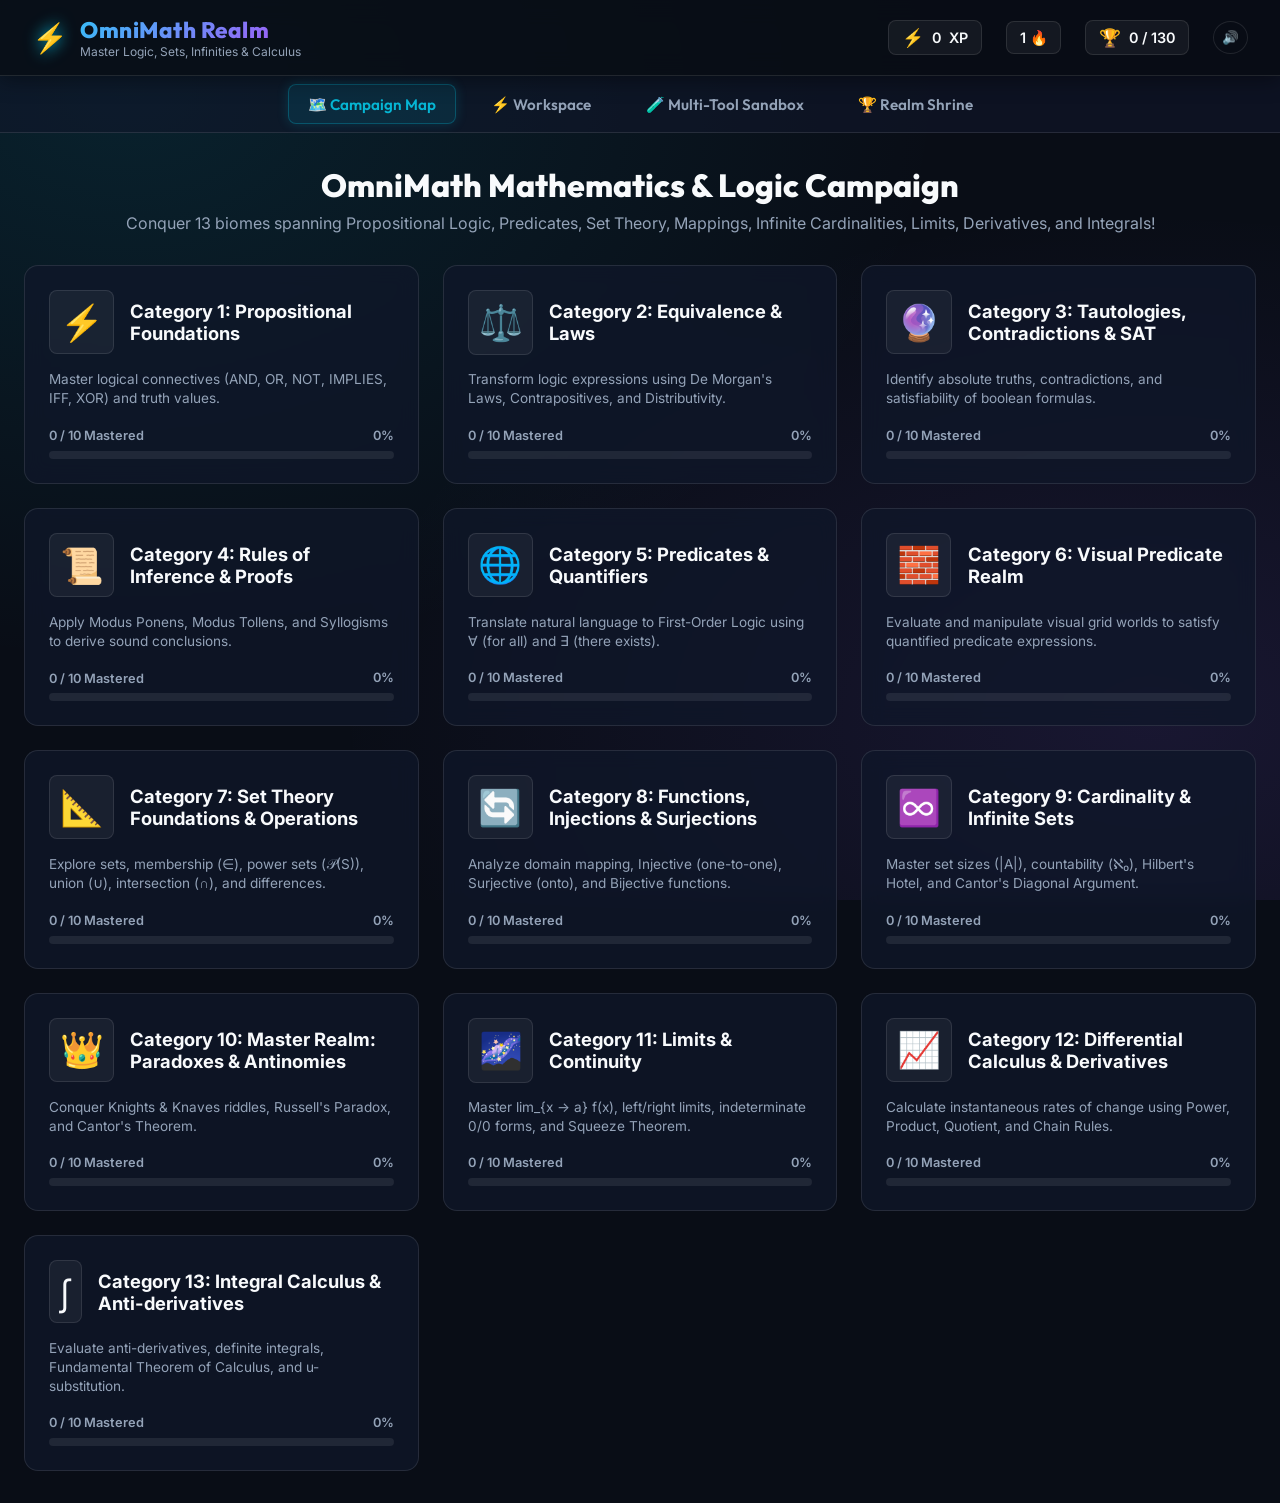
==== OmniMathRealm.html @ 7e217b7a "rename: replace PropNPredsLogicLair project with OmniMathRealm" ====
<!DOCTYPE html>
<html lang="en">
<head>
    <meta charset="UTF-8">
    <meta name="viewport" content="width=device-width, initial-scale=1.0">
    <title>OmniMath Realm - eLearning App</title>
    <meta name="description" content="A super portable offline eLearning application for mastering Propositional & Predicate Logic, Set Theory, Functions & Mappings, Cardinality & Infinities, and Calculus (Limits, Derivatives, Integrals). Shareable with zero prerequisites.">
    
    <!-- Google Fonts -->
    <link rel="preconnect" href="https://fonts.googleapis.com">
    <link rel="preconnect" href="https://fonts.gstatic.com" crossorigin>
    <link href="https://fonts.googleapis.com/css2?family=Inter:wght@400;500;600;700&family=JetBrains+Mono:wght@500;700&family=Outfit:wght@600;700;800&display=swap" rel="stylesheet">
    
    <style>
/* ==========================================================================
   Prop & Preds Logic Lair - Deep Dark Cyber Gothic Design System
   ========================================================================== */

:root {
    --bg-dark: #090d16;
    --bg-card: rgba(15, 23, 42, 0.75);
    --bg-card-hover: rgba(30, 41, 59, 0.85);
    --border-color: rgba(255, 255, 255, 0.1);
    --border-glow: rgba(6, 182, 212, 0.4);
    
    --primary: #06b6d4;      /* Glowing Cyan */
    --primary-hover: #0891b2;
    --secondary: #8b5cf6;    /* Electric Violet */
    --accent: #f59e0b;       /* Amber Glow */
    --success: #10b981;      /* Emerald Green */
    --danger: #ef4444;       /* Crimson Red */

    --text-main: #f8fafc;
    --text-muted: #94a3b8;
    
    --font-heading: 'Outfit', 'Inter', -apple-system, sans-serif;
    --font-body: 'Inter', -apple-system, sans-serif;
    --font-code: 'JetBrains Mono', 'Fira Code', monospace;

    --shadow-glow: 0 0 20px rgba(6, 182, 212, 0.25);
    --radius-sm: 8px;
    --radius-md: 14px;
    --radius-lg: 20px;
}

* {
    box-sizing: border-box;
    margin: 0;
    padding: 0;
}

body {
    background-color: var(--bg-dark);
    background-image: 
        radial-gradient(at 10% 10%, rgba(6, 182, 212, 0.12) 0px, transparent 50%),
        radial-gradient(at 90% 80%, rgba(139, 92, 246, 0.12) 0px, transparent 50%);
    background-attachment: fixed;
    color: var(--text-main);
    font-family: var(--font-body);
    min-height: 100vh;
    display: flex;
    flex-direction: column;
}

/* Header & App Bar */
.app-header {
    background: rgba(9, 13, 22, 0.85);
    backdrop-filter: blur(12px);
    border-bottom: 1px solid var(--border-color);
    padding: 1rem 2rem;
    position: sticky;
    top: 0;
    z-index: 100;
    display: flex;
    justify-content: space-between;
    align-items: center;
    box-shadow: 0 4px 20px rgba(0, 0, 0, 0.4);
}

.logo-container {
    display: flex;
    align-items: center;
    gap: 0.75rem;
}

.logo-icon {
    font-size: 1.8rem;
    filter: drop-shadow(0 0 8px var(--primary));
}

.logo-text h1 {
    font-family: var(--font-heading);
    font-size: 1.4rem;
    font-weight: 800;
    background: linear-gradient(135deg, #38bdf8, #a855f7);
    -webkit-background-clip: text;
    -webkit-text-fill-color: transparent;
    letter-spacing: 0.5px;
}

.logo-text p {
    font-size: 0.75rem;
    color: var(--text-muted);
}

.header-stats {
    display: flex;
    align-items: center;
    gap: 1.5rem;
}

.stat-pill {
    background: rgba(255, 255, 255, 0.05);
    border: 1px solid var(--border-color);
    border-radius: var(--radius-sm);
    padding: 0.4rem 0.8rem;
    font-size: 0.9rem;
    font-weight: 600;
    display: flex;
    align-items: center;
    gap: 0.5rem;
}

.stat-pill .icon {
    font-size: 1.1rem;
}

.sound-toggle-btn {
    background: transparent;
    border: 1px solid var(--border-color);
    color: var(--text-main);
    padding: 0.5rem;
    border-radius: 50%;
    cursor: pointer;
    transition: all 0.2s ease;
}

.sound-toggle-btn:hover {
    border-color: var(--primary);
    box-shadow: 0 0 10px rgba(6, 182, 212, 0.4);
}

/* Nav Tabs */
.nav-bar {
    background: rgba(15, 23, 42, 0.6);
    border-bottom: 1px solid var(--border-color);
    display: flex;
    justify-content: center;
    gap: 1rem;
    padding: 0.5rem 1rem;
}

.nav-tab-btn {
    background: transparent;
    border: none;
    color: var(--text-muted);
    font-family: var(--font-heading);
    font-size: 0.95rem;
    font-weight: 600;
    padding: 0.6rem 1.2rem;
    border-radius: var(--radius-sm);
    cursor: pointer;
    transition: all 0.2s ease;
    display: flex;
    align-items: center;
    gap: 0.5rem;
}

.nav-tab-btn:hover {
    color: var(--text-main);
    background: rgba(255, 255, 255, 0.05);
}

.nav-tab-btn.active {
    color: var(--primary);
    background: rgba(6, 182, 212, 0.12);
    border: 1px solid rgba(6, 182, 212, 0.3);
    box-shadow: 0 0 12px rgba(6, 182, 212, 0.2);
}

/* Main Layout */
.main-container {
    flex: 1;
    max-width: 1300px;
    width: 100%;
    margin: 0 auto;
    padding: 2rem 1.5rem;
}

.view-panel {
    display: none;
    animation: fadeIn 0.3s ease-in-out;
}

.view-panel.active {
    display: block;
}

@keyframes fadeIn {
    from { opacity: 0; transform: translateY(8px); }
    to { opacity: 1; transform: translateY(0); }
}

/* Category Campaign Map */
.campaign-header {
    text-align: center;
    margin-bottom: 2rem;
}

.campaign-header h2 {
    font-family: var(--font-heading);
    font-size: 2rem;
    font-weight: 800;
    margin-bottom: 0.5rem;
}

.campaign-header p {
    color: var(--text-muted);
}

.categories-grid {
    display: grid;
    grid-template-columns: repeat(auto-fit, minmax(320px, 1fr));
    gap: 1.5rem;
}

.category-card {
    background: var(--bg-card);
    backdrop-filter: blur(10px);
    border: 1px solid var(--border-color);
    border-radius: var(--radius-md);
    padding: 1.5rem;
    transition: all 0.3s ease;
    cursor: pointer;
    position: relative;
    overflow: hidden;
}

.category-card:hover {
    transform: translateY(-4px);
    border-color: var(--category-color, var(--primary));
    box-shadow: 0 8px 30px rgba(0, 0, 0, 0.5), 0 0 15px var(--category-color, var(--primary));
}

.category-header {
    display: flex;
    align-items: center;
    gap: 1rem;
    margin-bottom: 1rem;
}

.category-icon {
    font-size: 2.2rem;
    background: rgba(255, 255, 255, 0.05);
    padding: 0.6rem;
    border-radius: var(--radius-sm);
    border: 1px solid var(--border-color);
}

.category-title h3 {
    font-size: 1.15rem;
    font-weight: 700;
}

.category-desc {
    font-size: 0.85rem;
    color: var(--text-muted);
    margin-bottom: 1.2rem;
    line-height: 1.4;
}

.category-progress {
    display: flex;
    align-items: center;
    justify-content: space-between;
    font-size: 0.8rem;
    font-weight: 600;
    color: var(--text-muted);
}

.progress-bar-bg {
    height: 8px;
    background: rgba(255, 255, 255, 0.08);
    border-radius: 4px;
    overflow: hidden;
    margin-top: 0.5rem;
}

.progress-bar-fill {
    height: 100%;
    background: var(--category-color, var(--primary));
    width: 0%;
    transition: width 0.4s ease;
}

/* Challenge Workspace */
.challenge-workspace {
    display: grid;
    grid-template-columns: 300px 1fr;
    gap: 1.5rem;
}

@media (max-width: 900px) {
    .challenge-workspace {
        grid-template-columns: 1fr;
    }
}

.challenge-sidebar {
    background: var(--bg-card);
    border: 1px solid var(--border-color);
    border-radius: var(--radius-md);
    padding: 1.2rem;
    max-height: calc(100vh - 160px);
    overflow-y: auto;
}

.sidebar-title {
    font-size: 1rem;
    font-weight: 700;
    margin-bottom: 1rem;
    padding-bottom: 0.5rem;
    border-bottom: 1px solid var(--border-color);
}

.challenge-list {
    display: flex;
    flex-direction: column;
    gap: 0.5rem;
}

.challenge-item-btn {
    background: rgba(255, 255, 255, 0.03);
    border: 1px solid var(--border-color);
    color: var(--text-main);
    padding: 0.75rem 1rem;
    border-radius: var(--radius-sm);
    text-align: left;
    cursor: pointer;
    transition: all 0.2s ease;
    display: flex;
    justify-content: space-between;
    align-items: center;
    font-size: 0.88rem;
}

.challenge-item-btn:hover {
    background: rgba(255, 255, 255, 0.08);
    border-color: var(--primary);
}

.challenge-item-btn.active {
    background: rgba(6, 182, 212, 0.15);
    border-color: var(--primary);
    font-weight: 700;
    box-shadow: 0 0 10px rgba(6, 182, 212, 0.2);
}

.challenge-item-btn.completed {
    border-color: var(--success);
}

.challenge-item-btn .status-icon {
    font-size: 1rem;
}

/* Main Challenge Play Area */
.challenge-card {
    background: var(--bg-card);
    backdrop-filter: blur(12px);
    border: 1px solid var(--border-color);
    border-radius: var(--radius-md);
    padding: 2rem;
    box-shadow: 0 10px 40px rgba(0, 0, 0, 0.5);
}

.challenge-meta {
    display: flex;
    justify-content: space-between;
    align-items: center;
    margin-bottom: 1rem;
}

.challenge-badge {
    background: rgba(139, 92, 246, 0.2);
    border: 1px solid rgba(139, 92, 246, 0.4);
    color: #c084fc;
    font-size: 0.75rem;
    font-weight: 700;
    text-transform: uppercase;
    padding: 0.3rem 0.7rem;
    border-radius: 20px;
}

.challenge-xp {
    color: var(--accent);
    font-weight: 700;
    font-size: 0.9rem;
}

.challenge-title {
    font-family: var(--font-heading);
    font-size: 1.6rem;
    margin-bottom: 1rem;
}

.challenge-prompt {
    font-size: 1.1rem;
    color: #e2e8f0;
    margin-bottom: 1.5rem;
    line-height: 1.6;
}

.formula-box {
    background: rgba(0, 0, 0, 0.4);
    border: 1px solid rgba(6, 182, 212, 0.3);
    border-radius: var(--radius-sm);
    padding: 1.2rem;
    text-align: center;
    font-family: var(--font-code);
    font-size: 1.3rem;
    color: #38bdf8;
    margin-bottom: 1.5rem;
    box-shadow: inset 0 0 15px rgba(0, 0, 0, 0.6);
}

.premises-list {
    background: rgba(0, 0, 0, 0.3);
    border-left: 4px solid var(--secondary);
    padding: 1rem 1.5rem;
    margin-bottom: 1.5rem;
    border-radius: 0 var(--radius-sm) var(--radius-sm) 0;
}

.premises-list li {
    font-family: var(--font-code);
    font-size: 1.05rem;
    margin-bottom: 0.4rem;
}

/* Multiple Choice Grid */
.options-grid {
    display: grid;
    grid-template-columns: repeat(auto-fit, minmax(240px, 1fr));
    gap: 1rem;
    margin-bottom: 1.5rem;
}

.option-btn {
    background: rgba(255, 255, 255, 0.04);
    border: 1px solid var(--border-color);
    color: var(--text-main);
    padding: 1rem;
    border-radius: var(--radius-sm);
    font-family: var(--font-body);
    font-size: 1rem;
    cursor: pointer;
    transition: all 0.2s ease;
    text-align: center;
}

.option-btn:hover {
    background: rgba(255, 255, 255, 0.1);
    border-color: var(--primary);
}

.option-btn.selected {
    background: rgba(6, 182, 212, 0.2);
    border-color: var(--primary);
    box-shadow: 0 0 15px rgba(6, 182, 212, 0.3);
}

/* Virtual Logic Keyboard Toolbar */
.logic-keyboard-bar {
    display: flex;
    flex-wrap: wrap;
    gap: 0.4rem;
    margin-top: 0.6rem;
    margin-bottom: 1rem;
}

.logic-key-btn {
    background: rgba(255, 255, 255, 0.06);
    border: 1px solid var(--border-color);
    color: #38bdf8;
    font-family: var(--font-code);
    font-size: 1.1rem;
    font-weight: 700;
    padding: 0.4rem 0.8rem;
    border-radius: 6px;
    cursor: pointer;
    transition: all 0.15s ease;
}

.logic-key-btn:hover {
    background: rgba(6, 182, 212, 0.25);
    border-color: var(--primary);
    color: #ffffff;
}

/* Common Buttons */
.btn {
    padding: 0.75rem 1.5rem;
    border-radius: var(--radius-sm);
    font-family: var(--font-heading);
    font-size: 0.95rem;
    font-weight: 700;
    cursor: pointer;
    transition: all 0.2s ease;
    border: none;
}

.btn-primary {
    background: linear-gradient(135deg, var(--primary), var(--primary-hover));
    color: #ffffff;
    box-shadow: 0 4px 15px rgba(6, 182, 212, 0.3);
}

.btn-primary:hover {
    transform: translateY(-2px);
    box-shadow: 0 6px 20px rgba(6, 182, 212, 0.5);
}

.btn-secondary {
    background: rgba(255, 255, 255, 0.08);
    border: 1px solid var(--border-color);
    color: var(--text-main);
}

.btn-secondary:hover {
    background: rgba(255, 255, 255, 0.15);
}

/* Feedback & Explanation Box */
.feedback-box {
    margin-top: 1.5rem;
    padding: 1.2rem;
    border-radius: var(--radius-sm);
    animation: fadeIn 0.3s ease;
}

.feedback-box.success {
    background: rgba(16, 185, 129, 0.15);
    border: 1px solid var(--success);
    color: #6ee7b7;
}

.feedback-box.error {
    background: rgba(239, 68, 68, 0.15);
    border: 1px solid var(--danger);
    color: #fca5a5;
}

.feedback-box h4 {
    font-size: 1.1rem;
    margin-bottom: 0.4rem;
}

.feedback-box p {
    font-size: 0.95rem;
    line-height: 1.5;
}

/* Predicate World Grid */
.predicate-world-grid {
    display: flex;
    justify-content: center;
    gap: 1.5rem;
    margin: 1.5rem 0;
    flex-wrap: wrap;
}

.world-object-card {
    background: rgba(0, 0, 0, 0.4);
    border: 1px solid var(--border-color);
    border-radius: var(--radius-sm);
    padding: 1.2rem;
    display: flex;
    flex-direction: column;
    align-items: center;
    gap: 0.8rem;
    min-width: 120px;
    transition: all 0.2s ease;
}

.world-object-card.interactive {
    cursor: pointer;
}

.world-object-card.interactive:hover {
    border-color: var(--primary);
    transform: scale(1.05);
    box-shadow: 0 0 15px rgba(6, 182, 212, 0.4);
}

.object-label {
    font-size: 0.85rem;
    color: var(--text-muted);
}

/* Interactive Sandbox Tools */
.sandbox-tabs {
    display: flex;
    gap: 1rem;
    margin-bottom: 1.5rem;
}

.sandbox-tab-btn {
    background: rgba(255, 255, 255, 0.05);
    border: 1px solid var(--border-color);
    color: var(--text-muted);
    padding: 0.75rem 1.5rem;
    border-radius: var(--radius-sm);
    font-family: var(--font-heading);
    font-weight: 600;
    cursor: pointer;
    transition: all 0.2s ease;
}

.sandbox-tab-btn.active {
    background: rgba(139, 92, 246, 0.2);
    border-color: var(--secondary);
    color: #ffffff;
}

.sandbox-panel {
    display: none;
}

.sandbox-panel.active {
    display: block;
}

.input-card {
    background: var(--bg-card);
    border: 1px solid var(--border-color);
    border-radius: var(--radius-md);
    padding: 1.5rem;
    margin-bottom: 1.5rem;
}

.input-card label {
    display: block;
    font-weight: 600;
    margin-bottom: 0.5rem;
}

.input-card input[type="text"] {
    width: 100%;
    background: rgba(0, 0, 0, 0.4);
    border: 1px solid var(--border-color);
    color: var(--text-main);
    font-family: var(--font-code);
    font-size: 1.1rem;
    padding: 0.8rem;
    border-radius: var(--radius-sm);
}

.results-card {
    background: var(--bg-card);
    border: 1px solid var(--border-color);
    border-radius: var(--radius-md);
    padding: 1.5rem;
    margin-top: 1.5rem;
}

.hidden {
    display: none !important;
}

/* Truth Table Styling */
.truth-table {
    width: 100%;
    border-collapse: collapse;
    margin-top: 1rem;
    font-family: var(--font-code);
}

.truth-table th, .truth-table td {
    padding: 0.75rem 1rem;
    border: 1px solid var(--border-color);
    text-align: center;
}

.truth-table th {
    background: rgba(255, 255, 255, 0.06);
    color: var(--primary);
}

.truth-table .result-header {
    background: rgba(139, 92, 246, 0.2);
    color: #c084fc;
}

.val-true {
    color: #4ade80;
    font-weight: 700;
}

.val-false {
    color: #f87171;
    font-weight: 700;
}

.analysis-badge {
    display: inline-block;
    padding: 0.4rem 1rem;
    border-radius: 20px;
    font-weight: 700;
    font-size: 0.9rem;
    margin-bottom: 1rem;
}

.badge-tautology {
    background: rgba(16, 185, 129, 0.2);
    border: 1px solid var(--success);
    color: #6ee7b7;
}

.badge-contradiction {
    background: rgba(239, 68, 68, 0.2);
    border: 1px solid var(--danger);
    color: #fca5a5;
}

.badge-contingency {
    background: rgba(245, 158, 11, 0.2);
    border: 1px solid var(--accent);
    color: #fde047;
}

/* Learning Info Educational Scaffolding Card */
.learning-info-card {
    background: rgba(6, 182, 212, 0.08);
    border-left: 4px solid var(--primary);
    border-radius: var(--radius-sm);
    padding: 1rem 1.25rem;
    margin: 1rem 0;
    box-shadow: 0 2px 10px rgba(0, 0, 0, 0.2);
}

.learning-info-card strong {
    color: #38bdf8;
}

.learning-info-card code {
    background: rgba(0, 0, 0, 0.4);
    color: #a5f3fc;
    padding: 0.15rem 0.4rem;
    border-radius: 4px;
    font-family: var(--font-code);
}

/* Form Controls & Sandboxes */
.form-select {
    width: 100%;
    padding: 0.75rem 1rem;
    border-radius: var(--radius-sm);
    border: 1px solid var(--border-color);
    background: rgba(15, 23, 42, 0.9);
    color: var(--text-main);
    font-size: 1rem;
    margin-top: 0.5rem;
    outline: none;
    cursor: pointer;
}

.form-select:focus {
    border-color: var(--primary);
    box-shadow: 0 0 10px var(--border-glow);
}

.venn-breakdown {
    display: grid;
    grid-template-columns: repeat(auto-fit, minmax(180px, 1fr));
    gap: 0.75rem;
    background: rgba(0, 0, 0, 0.3);
    padding: 0.75rem;
    border-radius: var(--radius-sm);
    border: 1px solid var(--border-color);
}

.fn-results-list li {
    padding: 0.4rem 0.6rem;
    border-bottom: 1px solid rgba(255, 255, 255, 0.05);
}

/* Realm Biome Environment Transition System */
body {
    transition: background-color 0.5s ease, background-image 0.5s ease;
}

.app-header {
    transition: border-bottom 0.5s ease;
}

.biome-banner {
    animation: biomeFadeIn 0.4s ease-out;
}

@keyframes biomeFadeIn {
    from { opacity: 0; transform: translateY(-6px); }
    to { opacity: 1; transform: translateY(0); }
}



    </style>
</head>
<body>
    <!-- Header / App Bar -->
    <header class="app-header">
        <div class="logo-container">
            <div class="logo-icon">⚡</div>
            <div class="logo-text">
                <h1>OmniMath Realm</h1>
                <p>Master Logic, Sets, Infinities & Calculus</p>
            </div>
        </div>

        <div class="header-stats">
            <div class="stat-pill" title="Total Experience Points">
                <span class="icon">⚡</span>
                <span id="stat-xp-val">0</span> XP
            </div>
            <div class="stat-pill" title="Current Daily Streak">
                <span id="stat-streak-val">1 🔥</span>
            </div>
            <div class="stat-pill" title="Challenges Solved">
                <span class="icon">🏆</span>
                <span id="stat-completed-val">0 / 130</span>
            </div>
            <button class="sound-toggle-btn" id="btn-sound-toggle" title="Toggle Sound Effects">🔊</button>
        </div>
    </header>

    <!-- Navigation Bar -->
    <nav class="nav-bar">
        <button class="nav-tab-btn active" data-view="campaign">🗺️ Campaign Map</button>
        <button class="nav-tab-btn" data-view="workspace">⚡ Workspace</button>
        <button class="nav-tab-btn" data-view="sandbox">🧪 Multi-Tool Sandbox</button>
        <button class="nav-tab-btn" data-view="stats">🏆 Realm Shrine</button>
    </nav>

    <!-- Main Container -->
    <main class="main-container">
        <!-- VIEW 1: CAMPAIGN MAP -->
        <section id="view-campaign" class="view-panel active">
            <div class="campaign-header">
                <h2>OmniMath Mathematics & Logic Campaign</h2>
                <p>Conquer 13 biomes spanning Propositional Logic, Predicates, Set Theory, Mappings, Infinite Cardinalities, Limits, Derivatives, and Integrals!</p>
            </div>
            <div class="categories-grid"></div>
        </section>

        <!-- VIEW 2: WORKSPACE -->
        <section id="view-workspace" class="view-panel">
            <div class="workspace-layout">
                <aside class="challenge-sidebar">
                    <h3>Curriculum Levels</h3>
                    <div class="challenge-list"></div>
                </aside>
                <div class="challenge-main-area"></div>
            </div>
        </section>

        <!-- VIEW 3: SANDBOX -->
        <section id="view-sandbox" class="view-panel"></section>

        <!-- VIEW 4: STATS & SHRINE -->
        <section id="view-stats" class="view-panel"></section>
    </main>

    <script>
/* --- MODULE: logic-parser.js --- */
/**
 * LogicParser - Tokenizer and AST Parser for Propositional and Predicate Logic formulas.
 */

class LogicParser {
    static TOKEN_TYPES = {
        VARIABLE: 'VARIABLE',
        PREDICATE: 'PREDICATE',
        CONSTANT: 'CONSTANT',
        NOT: 'NOT',
        AND: 'AND',
        OR: 'OR',
        IMPLIES: 'IMPLIES',
        IFF: 'IFF',
        XOR: 'XOR',
        FORALL: 'FORALL',
        EXISTS: 'EXISTS',
        LPAREN: 'LPAREN',
        RPAREN: 'RPAREN',
        COMMA: 'COMMA',
        DOT: 'DOT'
    };

    /**
     * Tokenize raw input string into token stream
     */
    static tokenize(input) {
        const tokens = [];
        let i = 0;
        const s = input.trim();

        while (i < s.length) {
            const char = s[i];

            if (/\s/.test(char)) {
                i++;
                continue;
            }

            // Quantifiers: ∀, \A, forall / ∃, \E, exists
            if (char === '∀' || s.substr(i, 7).toLowerCase() === 'forall ') {
                tokens.push({ type: this.TOKEN_TYPES.FORALL, value: '∀' });
                i += (char === '∀' ? 1 : 7);
                continue;
            }
            if (s.substr(i, 2) === '\\A') {
                tokens.push({ type: this.TOKEN_TYPES.FORALL, value: '∀' });
                i += 2;
                continue;
            }

            if (char === '∃' || s.substr(i, 7).toLowerCase() === 'exists ') {
                tokens.push({ type: this.TOKEN_TYPES.EXISTS, value: '∃' });
                i += (char === '∃' ? 1 : 7);
                continue;
            }
            if (s.substr(i, 2) === '\\E') {
                tokens.push({ type: this.TOKEN_TYPES.EXISTS, value: '∃' });
                i += 2;
                continue;
            }

            // Connectives
            if (char === '¬' || char === '~' || char === '!') {
                tokens.push({ type: this.TOKEN_TYPES.NOT, value: '¬' });
                i++;
                continue;
            }
            if (s.substr(i, 3).toLowerCase() === 'not') {
                tokens.push({ type: this.TOKEN_TYPES.NOT, value: '¬' });
                i += 3;
                continue;
            }

            if (char === '↔' || s.substr(i, 3) === '<->' || s.substr(i, 3) === '<=>') {
                tokens.push({ type: this.TOKEN_TYPES.IFF, value: '↔' });
                i += (char === '↔' ? 1 : 3);
                continue;
            }
            if (s.substr(i, 3).toLowerCase() === 'iff') {
                tokens.push({ type: this.TOKEN_TYPES.IFF, value: '↔' });
                i += 3;
                continue;
            }

            if (char === '→' || s.substr(i, 2) === '->' || s.substr(i, 2) === '=>') {
                tokens.push({ type: this.TOKEN_TYPES.IMPLIES, value: '→' });
                i += (char === '→' ? 1 : 2);
                continue;
            }
            if (s.substr(i, 7).toLowerCase() === 'implies') {
                tokens.push({ type: this.TOKEN_TYPES.IMPLIES, value: '→' });
                i += 7;
                continue;
            }

            if (char === '∧' || s.substr(i, 2) === '/\\' || char === '&') {
                tokens.push({ type: this.TOKEN_TYPES.AND, value: '∧' });
                i += (char === '∧' || char === '&' ? 1 : 2);
                continue;
            }
            if (s.substr(i, 3).toLowerCase() === 'and') {
                tokens.push({ type: this.TOKEN_TYPES.AND, value: '∧' });
                i += 3;
                continue;
            }

            if (char === '∨' || s.substr(i, 2) === '\\/' || char === '|') {
                tokens.push({ type: this.TOKEN_TYPES.OR, value: '∨' });
                i += (char === '∨' || char === '|' ? 1 : 2);
                continue;
            }
            if (s.substr(i, 2).toLowerCase() === 'or') {
                tokens.push({ type: this.TOKEN_TYPES.OR, value: '∨' });
                i += 2;
                continue;
            }

            if (char === '⊕') {
                tokens.push({ type: this.TOKEN_TYPES.XOR, value: '⊕' });
                i++;
                continue;
            }
            if (s.substr(i, 3).toLowerCase() === 'xor') {
                tokens.push({ type: this.TOKEN_TYPES.XOR, value: '⊕' });
                i += 3;
                continue;
            }

            if (char === '(') {
                tokens.push({ type: this.TOKEN_TYPES.LPAREN, value: '(' });
                i++;
                continue;
            }

            if (char === ')') {
                tokens.push({ type: this.TOKEN_TYPES.RPAREN, value: ')' });
                i++;
                continue;
            }

            if (char === ',') {
                tokens.push({ type: this.TOKEN_TYPES.COMMA, value: ',' });
                i++;
                continue;
            }

            if (char === '.') {
                tokens.push({ type: this.TOKEN_TYPES.DOT, value: '.' });
                i++;
                continue;
            }

            // Identifiers: Predicates or Variables (e.g. Red(x), P, Q, x, y, z)
            if (/[a-zA-Z_]/.test(char)) {
                let name = '';
                while (i < s.length && /[a-zA-Z0-9_]/.test(s[i])) {
                    name += s[i];
                    i++;
                }
                tokens.push({ type: this.TOKEN_TYPES.VARIABLE, value: name });
                continue;
            }

            throw new Error(`Unexpected character '${char}' at index ${i}`);
        }

        return tokens;
    }

    /**
     * Parse tokens into AST
     */
    static parse(input) {
        const tokens = typeof input === 'string' ? this.tokenize(input) : input;
        let current = 0;

        function peek() {
            return tokens[current];
        }

        function consume(type) {
            const token = tokens[current];
            if (!token || (type && token.type !== type)) {
                throw new Error(`Expected token ${type} but got ${token ? token.type : 'EOF'}`);
            }
            current++;
            return token;
        }

        function parseQuantifier() {
            const token = peek();
            if (token && (token.type === LogicParser.TOKEN_TYPES.FORALL || token.type === LogicParser.TOKEN_TYPES.EXISTS)) {
                const qType = consume().type;
                const varToken = consume(LogicParser.TOKEN_TYPES.VARIABLE);
                
                // Optional dot
                if (peek() && peek().type === LogicParser.TOKEN_TYPES.DOT) {
                    consume(LogicParser.TOKEN_TYPES.DOT);
                }

                const body = parseExpression();
                return {
                    type: qType === LogicParser.TOKEN_TYPES.FORALL ? 'Forall' : 'Exists',
                    variable: varToken.value,
                    body: body
                };
            }
            return parseIff();
        }

        function parseIff() {
            let left = parseImplies();
            while (peek() && peek().type === LogicParser.TOKEN_TYPES.IFF) {
                const op = consume().value;
                const right = parseImplies();
                left = { type: 'BinaryOp', op: '↔', left, right };
            }
            return left;
        }

        function parseImplies() {
            let left = parseOr();
            if (peek() && peek().type === LogicParser.TOKEN_TYPES.IMPLIES) {
                const op = consume().value;
                const right = parseImplies(); // Right associative P -> Q -> R = P -> (Q -> R)
                left = { type: 'BinaryOp', op: '→', left, right };
            }
            return left;
        }

        function parseOr() {
            let left = parseAnd();
            while (peek() && (peek().type === LogicParser.TOKEN_TYPES.OR || peek().type === LogicParser.TOKEN_TYPES.XOR)) {
                const op = consume().value;
                const right = parseAnd();
                left = { type: 'BinaryOp', op, left, right };
            }
            return left;
        }

        function parseAnd() {
            let left = parseNot();
            while (peek() && peek().type === LogicParser.TOKEN_TYPES.AND) {
                const op = consume().value;
                const right = parseNot();
                left = { type: 'BinaryOp', op: '∧', left, right };
            }
            return left;
        }

        function parseNot() {
            if (peek() && peek().type === LogicParser.TOKEN_TYPES.NOT) {
                consume();
                const operand = parseNot();
                return { type: 'UnaryOp', op: '¬', operand };
            }
            return parsePrimary();
        }

        function parsePrimary() {
            const token = peek();
            if (!token) {
                throw new Error('Unexpected end of formula');
            }

            if (token.type === LogicParser.TOKEN_TYPES.LPAREN) {
                consume(LogicParser.TOKEN_TYPES.LPAREN);
                const expr = parseExpression();
                consume(LogicParser.TOKEN_TYPES.RPAREN);
                return expr;
            }

            if (token.type === LogicParser.TOKEN_TYPES.VARIABLE) {
                const varToken = consume();
                // Check if it's a predicate call like Red(x) or LeftOf(x, y)
                if (peek() && peek().type === LogicParser.TOKEN_TYPES.LPAREN) {
                    consume(LogicParser.TOKEN_TYPES.LPAREN);
                    const args = [];
                    if (peek().type !== LogicParser.TOKEN_TYPES.RPAREN) {
                        args.push(consume(LogicParser.TOKEN_TYPES.VARIABLE).value);
                        while (peek() && peek().type === LogicParser.TOKEN_TYPES.COMMA) {
                            consume(LogicParser.TOKEN_TYPES.COMMA);
                            args.push(consume(LogicParser.TOKEN_TYPES.VARIABLE).value);
                        }
                    }
                    consume(LogicParser.TOKEN_TYPES.RPAREN);
                    return { type: 'Predicate', name: varToken.value, args };
                }
                // Proposition variable like P, Q, R or constant
                return { type: 'Variable', name: varToken.value };
            }

            throw new Error(`Unexpected token: ${token.value}`);
        }

        function parseExpression() {
            return parseQuantifier();
        }

        const ast = parseExpression();
        if (current < tokens.length) {
            throw new Error(`Unexpected extra tokens starting at '${tokens[current].value}'`);
        }
        return ast;
    }

    /**
     * Extract all unique proposition variable names from an AST (e.g. P, Q, R)
     */
    static getVariables(ast) {
        const vars = new Set();

        function traverse(node) {
            if (!node) return;
            if (node.type === 'Variable') {
                vars.add(node.name);
            } else if (node.type === 'UnaryOp') {
                traverse(node.operand);
            } else if (node.type === 'BinaryOp') {
                traverse(node.left);
                traverse(node.right);
            } else if (node.type === 'Predicate') {
                // If it's a predicate, we don't treat its parameters as simple boolean vars
            } else if (node.type === 'Forall' || node.type === 'Exists') {
                traverse(node.body);
            }
        }

        traverse(ast);
        return Array.from(vars).sort();
    }
}

/* --- MODULE: evaluator.js --- */
class Evaluator {
    /**
     * Evaluate a propositional AST under a given variable assignment (e.g., { P: true, Q: false })
     */
    static evaluatePropositional(ast, assignment) {
        if (!ast) return false;

        switch (ast.type) {
            case 'Variable':
                if (ast.name === 'True' || ast.name === 'T' || ast.name === '1') return true;
                if (ast.name === 'False' || ast.name === 'F' || ast.name === '0') return false;
                if (assignment[ast.name] !== undefined) {
                    return Boolean(assignment[ast.name]);
                }
                throw new Error(`Unassigned variable: ${ast.name}`);

            case 'UnaryOp':
                if (ast.op === '¬') {
                    return !this.evaluatePropositional(ast.operand, assignment);
                }
                throw new Error(`Unknown unary operator: ${ast.op}`);

            case 'BinaryOp':
                const leftVal = this.evaluatePropositional(ast.left, assignment);
                const rightVal = this.evaluatePropositional(ast.right, assignment);

                switch (ast.op) {
                    case '∧': return leftVal && rightVal;
                    case '∨': return leftVal || rightVal;
                    case '→': return !leftVal || rightVal;
                    case '↔': return leftVal === rightVal;
                    case '⊕': return leftVal !== rightVal;
                    default:
                        throw new Error(`Unknown binary operator: ${ast.op}`);
                }

            default:
                throw new Error(`Invalid AST node type for propositional logic: ${ast.type}`);
        }
    }

    /**
     * Generate complete truth table for an AST or formula string
     */
    static generateTruthTable(input) {
        const ast = typeof input === 'string' ? LogicParser.parse(input) : input;
        const variables = LogicParser.getVariables(ast);
        const rows = [];
        const numRows = Math.pow(2, variables.length);

        for (let i = 0; i < numRows; i++) {
            const assignment = {};
            for (let j = 0; j < variables.length; j++) {
                const bit = (i >> (variables.length - 1 - j)) & 1;
                assignment[variables[j]] = bit === 0;
            }

            const result = this.evaluatePropositional(ast, assignment);
            rows.push({
                assignment,
                result
            });
        }

        return {
            variables,
            rows
        };
    }

    /**
     * Classify formula as 'Tautology', 'Contradiction', or 'Contingency'
     */
    static classifyFormula(input) {
        const table = this.generateTruthTable(input);
        const results = table.rows.map(r => r.result);

        const allTrue = results.every(r => r === true);
        const allFalse = results.every(r => r === false);

        if (allTrue) return 'Tautology';
        if (allFalse) return 'Contradiction';
        return 'Contingency';
    }

    /**
     * Check if two formulas are logically equivalent
     */
    static areEquivalent(input1, input2) {
        const ast1 = typeof input1 === 'string' ? LogicParser.parse(input1) : input1;
        const ast2 = typeof input2 === 'string' ? LogicParser.parse(input2) : input2;

        const vars1 = LogicParser.getVariables(ast1);
        const vars2 = LogicParser.getVariables(ast2);

        const allVars = Array.from(new Set([...vars1, ...vars2])).sort();
        const numRows = Math.pow(2, allVars.length);

        for (let i = 0; i < numRows; i++) {
            const assignment = {};
            for (let j = 0; j < allVars.length; j++) {
                const bit = (i >> (allVars.length - 1 - j)) & 1;
                assignment[allVars[j]] = bit === 0;
            }

            const res1 = this.evaluatePropositional(ast1, assignment);
            const res2 = this.evaluatePropositional(ast2, assignment);

            if (res1 !== res2) return false;
        }

        return true;
    }

    /**
     * Evaluate a First-Order Predicate Logic AST over a finite domain of objects
     */
    static evaluatePredicate(ast, domain, predicates, varEnv = {}) {
        if (!ast) return false;

        switch (ast.type) {
            case 'Predicate':
                const predFn = predicates[ast.name];
                if (!predFn) {
                    throw new Error(`Undefined predicate: ${ast.name}`);
                }
                const args = ast.args.map(argName => {
                    if (varEnv[argName] !== undefined) return varEnv[argName];
                    const constObj = domain.find(d => d.id === argName || d.name === argName);
                    if (constObj) return constObj;
                    throw new Error(`Unbound variable or constant: ${argName}`);
                });
                return Boolean(predFn(...args));

            case 'UnaryOp':
                if (ast.op === '¬') {
                    return !this.evaluatePredicate(ast.operand, domain, predicates, varEnv);
                }
                throw new Error(`Unknown unary operator: ${ast.op}`);

            case 'BinaryOp':
                const leftVal = this.evaluatePredicate(ast.left, domain, predicates, varEnv);
                const rightVal = this.evaluatePredicate(ast.right, domain, predicates, varEnv);

                switch (ast.op) {
                    case '∧': return leftVal && rightVal;
                    case '∨': return leftVal || rightVal;
                    case '→': return !leftVal || rightVal;
                    case '↔': return leftVal === rightVal;
                    case '⊕': return leftVal !== rightVal;
                    default:
                        throw new Error(`Unknown binary operator: ${ast.op}`);
                }

            case 'Forall':
                return domain.every(item => {
                    const newEnv = { ...varEnv, [ast.variable]: item };
                    return this.evaluatePredicate(ast.body, domain, predicates, newEnv);
                });

            case 'Exists':
                return domain.some(item => {
                    const newEnv = { ...varEnv, [ast.variable]: item };
                    return this.evaluatePredicate(ast.body, domain, predicates, newEnv);
                });

            case 'Variable':
                if (ast.name === 'True' || ast.name === 'T') return true;
                if (ast.name === 'False' || ast.name === 'F') return false;
                if (typeof varEnv[ast.name] === 'boolean') return varEnv[ast.name];
                throw new Error(`Variable ${ast.name} evaluated in predicate context without predicate wrapper.`);

            default:
                throw new Error(`Invalid AST node type for predicate logic: ${ast.type}`);
        }
    }

    /**
     * Evaluate Set Operations over array representations
     */
    static evaluateSetOperation(op, setA, setB) {
        const a = Array.isArray(setA) ? setA : [];
        const b = Array.isArray(setB) ? setB : [];

        switch (op) {
            case 'union':
                return Array.from(new Set([...a, ...b])).sort();
            case 'intersection':
                return a.filter(x => b.includes(x)).sort();
            case 'difference':
                return a.filter(x => !b.includes(x)).sort();
            case 'symmetric_difference':
                return Array.from(new Set([
                    ...a.filter(x => !b.includes(x)),
                    ...b.filter(x => !a.includes(x))
                ])).sort();
            default:
                throw new Error(`Unknown set operation: ${op}`);
        }
    }

    /**
     * Check Function properties (Injectivity, Surjectivity, Bijectivity)
     */
    static checkFunctionProperties(domain, codomain, mapping) {
        const values = domain.map(d => mapping[d]).filter(v => v !== undefined);
        const uniqueValues = new Set(values);

        const isInjective = uniqueValues.size === values.length;
        const isSurjective = codomain.every(c => values.includes(c));
        const isBijective = isInjective && isSurjective;

        return {
            isValidFunction: values.length === domain.length,
            isInjective,
            isSurjective,
            isBijective,
            range: Array.from(uniqueValues).sort()
        };
    }

    /**
     * Evaluate Polynomial Limit: lim_{x -> targetX} c * x^n
     */
    static evaluatePolynomialLimit(coef, power, targetX) {
        const c = parseFloat(coef) || 0;
        const n = parseFloat(power) || 0;
        const x = parseFloat(targetX) || 0;
        return c * Math.pow(x, n);
    }

    /**
     * Evaluate Power Rule Derivative: d/dx [ c * x^n ] = (c * n) * x^(n - 1)
     */
    static evaluatePowerRuleDerivative(coef, power) {
        const c = parseFloat(coef) || 0;
        const n = parseFloat(power) || 0;
        const newCoef = c * n;
        const newPower = n - 1;
        return { coef: newCoef, power: newPower };
    }

    /**
     * Evaluate Definite Integral for Power Rule: int_a^b (c * x^n) dx = [c/(n+1) * x^(n+1)]_a^b
     */
    static evaluateDefiniteIntegralPowerRule(coef, power, a, b) {
        const c = parseFloat(coef) || 0;
        const n = parseFloat(power) || 0;
        const lower = parseFloat(a) || 0;
        const upper = parseFloat(b) || 0;

        if (n === -1) {
            // Special case ln(x)
            return c * (Math.log(Math.abs(upper)) - Math.log(Math.abs(lower)));
        }

        const newPower = n + 1;
        const newCoef = c / newPower;
        const valUpper = newCoef * Math.pow(upper, newPower);
        const valLower = newCoef * Math.pow(lower, newPower);

        return valUpper - valLower;
    }
}

/* --- MODULE: challenges.js --- */
/**
 * Challenges Data Bank for OmniMath Realm
 * 130 Challenges organized across 13 categories with Scaffolding & Faded Guidance
 */

const CATEGORIES = [
    {
        id: 'cat_foundations',
        name: 'Category 1: Propositional Foundations',
        icon: '⚡',
        description: 'Master logical connectives (AND, OR, NOT, IMPLIES, IFF, XOR) and truth values.',
        color: '#06b6d4'
    },
    {
        id: 'cat_equivalences',
        name: 'Category 2: Equivalence & Laws',
        icon: '⚖️',
        description: "Transform logic expressions using De Morgan's Laws, Contrapositives, and Distributivity.",
        color: '#3b82f6'
    },
    {
        id: 'cat_tautologies',
        name: 'Category 3: Tautologies, Contradictions & SAT',
        icon: '🔮',
        description: 'Identify absolute truths, contradictions, and satisfiability of boolean formulas.',
        color: '#8b5cf6'
    },
    {
        id: 'cat_inference',
        name: 'Category 4: Rules of Inference & Proofs',
        icon: '📜',
        description: 'Apply Modus Ponens, Modus Tollens, and Syllogisms to derive sound conclusions.',
        color: '#ec4899'
    },
    {
        id: 'cat_quantifiers',
        name: 'Category 5: Predicates & Quantifiers',
        icon: '🌐',
        description: 'Translate natural language to First-Order Logic using ∀ (for all) and ∃ (there exists).',
        color: '#10b981'
    },
    {
        id: 'cat_predicate_realm',
        name: 'Category 6: Visual Predicate Realm',
        icon: '🧱',
        description: 'Evaluate and manipulate visual grid worlds to satisfy quantified predicate expressions.',
        color: '#f59e0b'
    },
    {
        id: 'cat_set_theory',
        name: 'Category 7: Set Theory Foundations & Operations',
        icon: '📐',
        description: 'Explore sets, membership (∈), power sets (𝒫(S)), union (∪), intersection (∩), and differences.',
        color: '#0284c7'
    },
    {
        id: 'cat_functions',
        name: 'Category 8: Functions, Injections & Surjections',
        icon: '🔄',
        description: 'Analyze domain mapping, Injective (one-to-one), Surjective (onto), and Bijective functions.',
        color: '#a855f7'
    },
    {
        id: 'cat_cardinality',
        name: 'Category 9: Cardinality & Infinite Sets',
        icon: '♾️',
        description: "Master set sizes (|A|), countability (ℵ₀), Hilbert's Hotel, and Cantor's Diagonal Argument.",
        color: '#14b8a6'
    },
    {
        id: 'cat_master_realm',
        name: 'Category 10: Master Realm: Paradoxes & Antinomies',
        icon: '👑',
        description: "Conquer Knights & Knaves riddles, Russell's Paradox, and Cantor's Theorem.",
        color: '#ef4444'
    },
    {
        id: 'cat_limits',
        name: 'Category 11: Limits & Continuity',
        icon: '🌌',
        description: 'Master lim_{x → a} f(x), left/right limits, indeterminate 0/0 forms, and Squeeze Theorem.',
        color: '#f59e0b'
    },
    {
        id: 'cat_derivatives',
        name: 'Category 12: Differential Calculus & Derivatives',
        icon: '📈',
        description: 'Calculate instantaneous rates of change using Power, Product, Quotient, and Chain Rules.',
        color: '#84cc16'
    },
    {
        id: 'cat_integrals',
        name: 'Category 13: Integral Calculus & Anti-derivatives',
        icon: '∫',
        description: 'Evaluate anti-derivatives, definite integrals, Fundamental Theorem of Calculus, and u-substitution.',
        color: '#6366f1'
    }
];

const CHALLENGES = [
    // ==========================================
    // CATEGORY 1: PROPOSITIONAL FOUNDATIONS (10 Challenges)
    // ==========================================
    {
        id: 'fnd_1',
        categoryId: 'cat_foundations',
        title: 'The Negation Gate',
        type: 'truth_value',
        learningInfo: '<strong>Negation (¬)</strong> is a unary operator that flips a statement to its exact opposite truth value. If a proposition <em>P</em> is True, its negation <em>¬P</em> is False. Conversely, if <em>P</em> is False, <em>¬P</em> is True.',
        prompt: 'Given that proposition P is FALSE, what is the truth value of ¬P?',
        formula: '¬P',
        assignment: { P: false },
        options: ['True', 'False'],
        correctAnswer: 'True',
        hint: 'The negation operator ¬ flips True to False, and False to True.',
        explanation: '¬(False) = True.',
        xp: 50
    },
    {
        id: 'fnd_2',
        categoryId: 'cat_foundations',
        title: 'Conjunction Connection',
        type: 'truth_value',
        learningInfo: '<strong>Conjunction (∧ / AND)</strong> requires BOTH component propositions to be True simultaneously. If even one proposition is False, the entire conjunction becomes False.',
        prompt: 'Given P = TRUE and Q = FALSE, calculate the truth value of P ∧ Q.',
        formula: 'P ∧ Q',
        assignment: { P: true, Q: false },
        options: ['True', 'False'],
        correctAnswer: 'False',
        hint: 'A conjunction (∧) is only TRUE when BOTH P and Q are TRUE.',
        explanation: 'True ∧ False = False.',
        xp: 50
    },
    {
        id: 'fnd_3',
        categoryId: 'cat_foundations',
        title: 'Disjunction Domain',
        type: 'truth_value',
        learningInfo: '<strong>Inclusive Disjunction (∨ / OR)</strong> is True if AT LEAST ONE component proposition is True. It is only False when BOTH components are False.',
        prompt: 'Given P = FALSE and Q = TRUE, calculate the truth value of P ∨ Q.',
        formula: 'P ∨ Q',
        assignment: { P: false, Q: true },
        options: ['True', 'False'],
        correctAnswer: 'True',
        hint: 'A disjunction (∨) is TRUE if AT LEAST ONE component is TRUE.',
        explanation: 'False ∨ True = True.',
        xp: 50
    },
    {
        id: 'fnd_4',
        categoryId: 'cat_foundations',
        title: 'The Conditional Trap',
        type: 'truth_value',
        prompt: 'Given P = FALSE and Q = FALSE, what is the truth value of P → Q?',
        formula: 'P → Q',
        assignment: { P: false, Q: false },
        options: ['True', 'False'],
        correctAnswer: 'True',
        hint: 'An implication P → Q is vacuously TRUE whenever the premise P is FALSE!',
        explanation: 'False → False is TRUE (vacuous truth).',
        xp: 60
    },
    {
        id: 'fnd_5',
        categoryId: 'cat_foundations',
        title: 'Broken Promise',
        type: 'truth_value',
        prompt: 'Given P = TRUE and Q = FALSE, what is the truth value of P → Q?',
        formula: 'P → Q',
        assignment: { P: true, Q: false },
        options: ['True', 'False'],
        correctAnswer: 'False',
        hint: 'P → Q is ONLY false when a True premise leads to a False conclusion.',
        explanation: 'True → False is FALSE.',
        xp: 60
    },
    {
        id: 'fnd_6',
        categoryId: 'cat_foundations',
        title: 'Biconditional Balance',
        type: 'truth_value',
        prompt: 'Given P = FALSE and Q = FALSE, calculate P ↔ Q.',
        formula: 'P ↔ Q',
        assignment: { P: false, Q: false },
        options: ['True', 'False'],
        correctAnswer: 'True',
        hint: 'A biconditional P ↔ Q is TRUE when both P and Q have the EXACT SAME truth value.',
        explanation: 'False ↔ False is TRUE because both sides match.',
        xp: 60
    },
    {
        id: 'fnd_7',
        categoryId: 'cat_foundations',
        title: 'Exclusive Or Mystery',
        type: 'truth_value',
        prompt: 'Given P = TRUE and Q = TRUE, calculate P ⊕ Q.',
        formula: 'P ⊕ Q',
        assignment: { P: true, Q: true },
        options: ['True', 'False'],
        correctAnswer: 'False',
        hint: 'XOR (⊕) is TRUE when ONE or the OTHER is true, but NOT BOTH.',
        explanation: 'True ⊕ True = False.',
        xp: 60
    },
    {
        id: 'fnd_8',
        categoryId: 'cat_foundations',
        title: 'Compound Evaluation',
        type: 'truth_value',
        prompt: 'Given P = TRUE, Q = FALSE, R = TRUE, calculate (P ∧ Q) ∨ ¬R.',
        formula: '(P ∧ Q) ∨ ¬R',
        assignment: { P: true, Q: false, R: true },
        options: ['True', 'False'],
        correctAnswer: 'False',
        hint: 'First compute (True ∧ False), then compute ¬True, then combine with ∨.',
        explanation: '(True ∧ False) = False. ¬True = False. False ∨ False = False.',
        xp: 70
    },
    {
        id: 'fnd_9',
        categoryId: 'cat_foundations',
        title: 'Nested Implication',
        type: 'truth_value',
        prompt: 'Given P = TRUE, Q = FALSE, R = FALSE, calculate P → (Q → R).',
        formula: 'P → (Q → R)',
        assignment: { P: true, Q: false, R: false },
        options: ['True', 'False'],
        correctAnswer: 'True',
        hint: 'Evaluate the inner implication (Q → R) first.',
        explanation: 'Q → R is False → False = True. Then P → True is True → True = True.',
        xp: 75
    },
    {
        id: 'fnd_10',
        categoryId: 'cat_foundations',
        title: 'Complex Expression Trial',
        type: 'truth_value',
        prompt: 'Given P = FALSE, Q = TRUE, R = TRUE, calculate ¬(P ∨ Q) ↔ (¬P ∧ ¬Q).',
        formula: '¬(P ∨ Q) ↔ (¬P ∧ ¬Q)',
        assignment: { P: false, Q: true, R: true },
        options: ['True', 'False'],
        correctAnswer: 'True',
        hint: 'This evaluates De Morgan\'s Law. Both sides will always yield the same result!',
        explanation: 'Left side: ¬(False ∨ True) = ¬True = False. Right side: ¬False ∧ ¬True = True ∧ False = False. False ↔ False = True.',
        xp: 80
    },

    // ==========================================
    // CATEGORY 2: EQUIVALENCE & LAWS (10 Challenges)
    // ==========================================
    {
        id: 'eq_1',
        categoryId: 'cat_equivalences',
        title: 'De Morgan Conjunction',
        type: 'equivalence_input',
        learningInfo: '<strong>De Morgan\'s First Law</strong> states that the negation of a conjunction is logically equivalent to the disjunction of the negations: <code>¬(P ∧ Q) ≡ ¬P ∨ ¬Q</code>.',
        prompt: 'Type an equivalent expression for ¬(P ∧ Q) using De Morgan\'s Law.',
        targetFormula: '¬P ∨ ¬Q',
        hint: 'Distribute the negation ¬ to P and Q, and flip ∧ to ∨.',
        explanation: '¬(P ∧ Q) is logically equivalent to ¬P ∨ ¬Q.',
        xp: 60
    },
    {
        id: 'eq_2',
        categoryId: 'cat_equivalences',
        title: 'De Morgan Disjunction',
        type: 'equivalence_input',
        learningInfo: '<strong>De Morgan\'s Second Law</strong> states that the negation of a disjunction is logically equivalent to the conjunction of the negations: <code>¬(P ∨ Q) ≡ ¬P ∧ ¬Q</code>.',
        prompt: 'Type an equivalent expression for ¬(P ∨ Q) using De Morgan\'s Law.',
        targetFormula: '¬P ∧ ¬Q',
        hint: 'Distribute the negation ¬ to P and Q, and flip ∨ to ∧.',
        explanation: '¬(P ∨ Q) is logically equivalent to ¬P ∧ ¬Q.',
        xp: 60
    },
    {
        id: 'eq_3',
        categoryId: 'cat_equivalences',
        title: 'Implication Elimination',
        type: 'equivalence_input',
        learningInfo: 'An implication <code>P → Q</code> can be rewritten entirely using disjunction and negation: <code>¬P ∨ Q</code>.',
        prompt: 'Express P → Q without using the implication symbol →.',
        targetFormula: '¬P ∨ Q',
        hint: 'Implication P → Q is equivalent to ¬P ∨ Q.',
        explanation: 'P → Q ≡ ¬P ∨ Q.',
        xp: 65
    },
    {
        id: 'eq_4',
        categoryId: 'cat_equivalences',
        title: 'The Contrapositive Shield',
        type: 'multiple_choice',
        prompt: 'Which statement is logically equivalent to the contrapositive of P → Q?',
        options: ['Q → P', '¬Q → ¬P', '¬P → ¬Q', '¬P ∨ ¬Q'],
        correctAnswer: '¬Q → ¬P',
        hint: 'The contrapositive flips the premise and conclusion and negates both.',
        explanation: 'The contrapositive of P → Q is ¬Q → ¬P.',
        xp: 70
    },
    {
        id: 'eq_5',
        categoryId: 'cat_equivalences',
        title: 'Double Negation Rule',
        type: 'equivalence_input',
        prompt: 'Simplify ¬(¬P) to its most basic form.',
        targetFormula: 'P',
        hint: 'Two negations cancel each other out!',
        explanation: '¬(¬P) ≡ P.',
        xp: 50
    },
    {
        id: 'eq_6',
        categoryId: 'cat_equivalences',
        title: 'Distributive Law over AND',
        type: 'equivalence_input',
        prompt: 'Apply the distributive law to expand P ∧ (Q ∨ R).',
        targetFormula: '(P ∧ Q) ∨ (P ∧ R)',
        hint: 'Distribute P ∧ into both terms inside the parentheses.',
        explanation: 'P ∧ (Q ∨ R) ≡ (P ∧ Q) ∨ (P ∧ R).',
        xp: 75
    },
    {
        id: 'eq_7',
        categoryId: 'cat_equivalences',
        title: 'Distributive Law over OR',
        type: 'equivalence_input',
        prompt: 'Apply the distributive law to expand P ∨ (Q ∧ R).',
        targetFormula: '(P ∨ Q) ∧ (P ∨ R)',
        hint: 'Distribute P ∨ into both terms inside the parentheses.',
        explanation: 'P ∨ (Q ∧ R) ≡ (P ∨ Q) ∧ (P ∨ R).',
        xp: 75
    },
    {
        id: 'eq_8',
        categoryId: 'cat_equivalences',
        title: 'Negated Implication',
        type: 'equivalence_input',
        prompt: 'What is the logical negation of P → Q? (Express using ∧ and ¬)',
        targetFormula: 'P ∧ ¬Q',
        hint: '¬(P → Q) ≡ ¬(¬P ∨ Q). Use De Morgan\'s Law.',
        explanation: '¬(P → Q) ≡ P ∧ ¬Q.',
        xp: 80
    },
    {
        id: 'eq_9',
        categoryId: 'cat_equivalences',
        title: 'Biconditional Expansion',
        type: 'equivalence_input',
        prompt: 'Express P ↔ Q as a conjunction of two implications.',
        targetFormula: '(P → Q) ∧ (Q → P)',
        hint: 'A biconditional means P implies Q AND Q implies P.',
        explanation: 'P ↔ Q ≡ (P → Q) ∧ (Q → P).',
        xp: 85
    },
    {
        id: 'eq_10',
        categoryId: 'cat_equivalences',
        title: 'XOR Transformation',
        type: 'multiple_choice',
        prompt: 'Which of the following is equivalent to P ⊕ Q?',
        options: ['(P ∨ Q) ∧ ¬(P ∧ Q)', 'P ∧ Q', '(P → Q) ∧ (Q → P)', '¬P ∧ ¬Q'],
        correctAnswer: '(P ∨ Q) ∧ ¬(P ∧ Q)',
        hint: 'XOR means (P or Q) AND NOT (both P and Q).',
        explanation: 'P ⊕ Q is equivalent to (P ∨ Q) ∧ ¬(P ∧ Q).',
        xp: 90
    },

    // ==========================================
    // CATEGORY 3: TAUTOLOGIES, CONTRADICTIONS & SAT (10 Challenges)
    // ==========================================
    {
        id: 'taut_1',
        categoryId: 'cat_tautologies',
        title: 'Law of Excluded Middle',
        type: 'multiple_choice',
        learningInfo: 'A <strong>Tautology</strong> is a statement that is True under EVERY possible assignment of truth values. A <strong>Contradiction</strong> is False under every assignment.',
        prompt: 'Classify the formula P ∨ ¬P.',
        options: ['Tautology', 'Contradiction', 'Contingency'],
        correctAnswer: 'Tautology',
        hint: 'Construct a truth table. Is it always true regardless of P?',
        explanation: 'Whether P is True or False, P ∨ ¬P is always True.',
        xp: 60
    },
    {
        id: 'taut_2',
        categoryId: 'cat_tautologies',
        title: 'Self Contradiction',
        type: 'multiple_choice',
        learningInfo: 'A formula is a <strong>Contradiction</strong> if it is impossible to satisfy.',
        prompt: 'Classify the formula P ∧ ¬P.',
        options: ['Tautology', 'Contradiction', 'Contingency'],
        correctAnswer: 'Contradiction',
        hint: 'Can P be both True and False simultaneously?',
        explanation: 'P ∧ ¬P is always False.',
        xp: 60
    },
    {
        id: 'taut_3',
        categoryId: 'cat_tautologies',
        title: 'Conditional Self-Truth',
        type: 'multiple_choice',
        learningInfo: 'A conditional formula <code>P → P</code> is always vacuously or directly true regardless of whether P is True or False.',
        prompt: 'Classify the formula P → P.',
        options: ['Tautology', 'Contradiction', 'Contingency'],
        correctAnswer: 'Tautology',
        hint: 'Check P = True (True → True) and P = False (False → False).',
        explanation: 'P → P is always True.',
        xp: 65
    },
    {
        id: 'taut_4',
        categoryId: 'cat_tautologies',
        title: 'Conjunction Contingency',
        type: 'multiple_choice',
        prompt: 'Classify the formula P ∧ Q.',
        options: ['Tautology', 'Contradiction', 'Contingency'],
        correctAnswer: 'Contingency',
        hint: 'Is P ∧ Q true for all rows? False for all rows? Or depends on assignment?',
        explanation: 'P ∧ Q is True when P=T, Q=T, but False when P=F. Contingency.',
        xp: 65
    },
    {
        id: 'taut_5',
        categoryId: 'cat_tautologies',
        title: 'Satisfiability Test (SAT)',
        type: 'multiple_choice',
        prompt: 'Is the formula (P ∨ Q) ∧ (¬P ∨ ¬Q) satisfiable?',
        options: ['Yes, Satisfiable', 'No, Unsatisfiable'],
        correctAnswer: 'Yes, Satisfiable',
        hint: 'A formula is satisfiable if there exists AT LEAST ONE truth assignment making it True.',
        explanation: 'P = True, Q = False makes (True ∨ False) ∧ (False ∨ True) = True.',
        xp: 70
    },
    {
        id: 'taut_6',
        categoryId: 'cat_tautologies',
        title: 'Absurdity Paradox',
        type: 'multiple_choice',
        prompt: 'Classify the formula (P → Q) ∧ P ∧ ¬Q.',
        options: ['Tautology', 'Contradiction', 'Contingency'],
        correctAnswer: 'Contradiction',
        hint: 'If P is True and P → Q is True, then Q MUST be True. But ¬Q says Q is False!',
        explanation: 'Asserts premise P, implication P → Q, and negates conclusion Q. Contradiction.',
        xp: 75
    },
    {
        id: 'taut_7',
        categoryId: 'cat_tautologies',
        title: 'Modus Ponens Tautology',
        type: 'multiple_choice',
        prompt: 'Classify the formula ((P → Q) ∧ P) → Q.',
        options: ['Tautology', 'Contradiction', 'Contingency'],
        correctAnswer: 'Tautology',
        hint: 'This expresses the rule of Modus Ponens as a single implication.',
        explanation: '((P → Q) ∧ P) → Q is a foundational logical tautology.',
        xp: 80
    },
    {
        id: 'taut_8',
        categoryId: 'cat_tautologies',
        title: 'Peirce\'s Law',
        type: 'multiple_choice',
        prompt: 'Classify the formula ((P → Q) → P) → P.',
        options: ['Tautology', 'Contradiction', 'Contingency'],
        correctAnswer: 'Tautology',
        hint: 'Known as Peirce\'s Law in classical logic.',
        explanation: 'Peirce\'s Law is a valid tautology.',
        xp: 85
    },
    {
        id: 'taut_9',
        categoryId: 'cat_tautologies',
        title: '3-Variable SAT Probe',
        type: 'multiple_choice',
        prompt: 'Find a satisfying truth assignment for (P ∨ Q) ∧ (¬Q ∨ R) ∧ ¬P.',
        options: ['P=F, Q=T, R=T', 'P=T, Q=F, R=F', 'P=T, Q=T, R=F', 'No assignment exists'],
        correctAnswer: 'P=F, Q=T, R=T',
        hint: 'Since ¬P is True, P MUST be False. If P is False, P ∨ Q requires Q to be True.',
        explanation: 'With P=F, Q=T, R=T: (F ∨ T) ∧ (F ∨ T) ∧ T = True.',
        xp: 90
    },
    {
        id: 'taut_10',
        categoryId: 'cat_tautologies',
        title: 'Unsatisfiable 3-CNF',
        type: 'multiple_choice',
        prompt: 'Is (P ∨ Q) ∧ (P ∨ ¬Q) ∧ (¬P ∨ Q) ∧ (¬P ∨ ¬Q) satisfiable?',
        options: ['Yes, Satisfiable', 'No, Unsatisfiable'],
        correctAnswer: 'No, Unsatisfiable',
        hint: 'Test all 4 assignments of (P, Q): (T,T), (T,F), (F,T), (F,F).',
        explanation: 'Every assignment falsifies at least one of the 4 clauses.',
        xp: 100
    },

    // ==========================================
    // CATEGORY 4: RULES OF INFERENCE & PROOFS (10 Challenges)
    // ==========================================
    {
        id: 'inf_1',
        categoryId: 'cat_inference',
        title: 'Modus Ponens (Affirming the Antecedent)',
        type: 'multiple_choice',
        learningInfo: '<strong>Modus Ponens</strong>: If <code>P → Q</code> is true, and premise <code>P</code> is true, then <code>Q</code> MUST be true.',
        premises: ['P → Q', 'P'],
        prompt: 'From the given premises, what valid conclusion can be deduced?',
        options: ['Q', '¬Q', 'P ∧ Q', 'No conclusion'],
        correctAnswer: 'Q',
        hint: 'If P implies Q, and P occurs, then Q follows.',
        explanation: 'By Modus Ponens, premise P → Q and P yield Q.',
        xp: 60
    },
    {
        id: 'inf_2',
        categoryId: 'cat_inference',
        title: 'Modus Tollens (Denying the Consequent)',
        type: 'multiple_choice',
        learningInfo: '<strong>Modus Tollens</strong>: If <code>P → Q</code> is true, but <code>Q</code> is False (¬Q), then premise <code>P</code> MUST be False (¬P).',
        premises: ['P → Q', '¬Q'],
        prompt: 'From the given premises, what valid conclusion can be derived?',
        options: ['P', '¬P', 'Q → P', 'No conclusion'],
        correctAnswer: '¬P',
        hint: 'If P would cause Q, but Q did NOT happen, then P could not have happened.',
        explanation: 'By Modus Tollens, P → Q and ¬Q yield ¬P.',
        xp: 65
    },
    {
        id: 'inf_3',
        categoryId: 'cat_inference',
        title: 'Hypothetical Syllogism',
        type: 'multiple_choice',
        learningInfo: '<strong>Hypothetical Syllogism</strong> is the transitivity law of logic: If P implies Q, and Q implies R, then P directly implies R: <code>(P → Q) ∧ (Q → R) ⇒ P → R</code>.',
        premises: ['P → Q', 'Q → R'],
        prompt: 'Chain the implications: What conclusion follows from P → Q and Q → R?',
        options: ['P → R', 'R → P', 'P ∧ R', '¬P → ¬R'],
        correctAnswer: 'P → R',
        hint: 'Implication is transitive!',
        explanation: 'By Hypothetical Syllogism, P → Q and Q → R imply P → R.',
        xp: 70
    },
    {
        id: 'inf_4',
        categoryId: 'cat_inference',
        title: 'Disjunctive Syllogism',
        type: 'multiple_choice',
        premises: ['P ∨ Q', '¬P'],
        prompt: 'Given that either P or Q is true, and P is false, what MUST be true?',
        options: ['Q', '¬Q', 'P ∧ Q', 'P → Q'],
        correctAnswer: 'Q',
        hint: 'Eliminate the false option from the disjunction.',
        explanation: 'By Disjunctive Syllogism, if P ∨ Q is true and P is false, Q must be true.',
        xp: 70
    },
    {
        id: 'inf_5',
        categoryId: 'cat_inference',
        title: 'Resolution Principle',
        type: 'multiple_choice',
        premises: ['P ∨ Q', '¬P ∨ R'],
        prompt: 'Apply the Resolution Rule to resolve complementary literals P and ¬P.',
        options: ['Q ∨ R', 'Q ∧ R', 'P ∨ R', '¬Q ∨ ¬R'],
        correctAnswer: 'Q ∨ R',
        hint: 'Resolution resolves (P ∨ Q) and (¬P ∨ R) into (Q ∨ R).',
        explanation: 'Combining P ∨ Q and ¬P ∨ R yields Q ∨ R.',
        xp: 75
    },
    {
        id: 'inf_6',
        categoryId: 'cat_inference',
        title: 'Fallacy of Affirming the Consequent',
        type: 'multiple_choice',
        premises: ['P → Q', 'Q'],
        prompt: 'Can we validly conclude P from P → Q and Q?',
        options: ['Valid: P follows', 'Invalid: Fallacy of Affirming Consequent', 'Valid: ¬P follows', 'Valid: P ↔ Q'],
        correctAnswer: 'Invalid: Fallacy of Affirming Consequent',
        hint: 'Just because Q happened does not mean P was the only reason Q happened!',
        explanation: 'Affirming the consequent Q to deduce P is a logical fallacy.',
        xp: 75
    },
    {
        id: 'inf_7',
        categoryId: 'cat_inference',
        title: 'Constructive Dilemma',
        type: 'multiple_choice',
        premises: ['(P → Q) ∧ (R → S)', 'P ∨ R'],
        prompt: 'What conclusion follows from these combined premises?',
        options: ['Q ∨ S', 'Q ∧ S', 'P ∧ R', '¬Q ∨ ¬S'],
        correctAnswer: 'Q ∨ S',
        hint: 'Since either P or R holds, either Q or S must hold.',
        explanation: 'By Constructive Dilemma, (P → Q) ∧ (R → S) and P ∨ R yield Q ∨ S.',
        xp: 80
    },
    {
        id: 'inf_8',
        categoryId: 'cat_inference',
        title: 'Deduction Proof Step 1',
        type: 'multiple_choice',
        premises: ['¬P ∨ Q', '¬Q ∨ R', 'P'],
        prompt: 'Deduce the final conclusion step-by-step from all premises.',
        options: ['R', '¬R', 'Q ∧ ¬R', '¬P'],
        correctAnswer: 'R',
        hint: 'P and ¬P ∨ Q yield Q. Q and ¬Q ∨ R yield R!',
        explanation: 'Step 1: P and ¬P ∨ Q yield Q. Step 2: Q and ¬Q ∨ R yield R.',
        xp: 85
    },
    {
        id: 'inf_9',
        categoryId: 'cat_inference',
        title: 'Proof by Contradiction Technique',
        type: 'multiple_choice',
        prompt: 'To prove a formula S using Proof by Contradiction, what assumption do we make?',
        options: ['Assume ¬S and derive a contradiction (False)', 'Assume S and show it is true', 'Assume ¬S and show S is false', 'Assume S=False and ¬S=False'],
        correctAnswer: 'Assume ¬S and derive a contradiction (False)',
        hint: 'Proof by contradiction assumes the negation of the target statement.',
        explanation: 'Assume ¬S, and if this leads to a contradiction, ¬S is false so S is true.',
        xp: 90
    },
    {
        id: 'inf_10',
        categoryId: 'cat_inference',
        title: 'Multi-Premise Master Inference',
        type: 'multiple_choice',
        premises: ['A → B', 'B → C', '¬C', 'A ∨ D'],
        prompt: 'Determine what MUST be true from the 4 premises combined.',
        options: ['D', 'A', 'B', '¬D'],
        correctAnswer: 'D',
        hint: 'Trace: ¬C & B → C ⇒ ¬B. ¬B & A → B ⇒ ¬A. ¬A & A ∨ D ⇒ D!',
        explanation: '1. ¬C & B → C ⇒ ¬B. 2. ¬B & A → B ⇒ ¬A. 3. ¬A & A ∨ D ⇒ D.',
        xp: 100
    },

    // ==========================================
    // CATEGORY 5: PREDICATES & QUANTIFIERS (10 Challenges)
    // ==========================================
    {
        id: 'qnt_1',
        categoryId: 'cat_quantifiers',
        title: 'Universal Quantifier Basics',
        type: 'multiple_choice',
        learningInfo: '<strong>Universal Quantifier (∀ / "for all")</strong> asserts that a predicate property <em>P(x)</em> holds true for EVERY element <em>x</em> in the domain.',
        prompt: 'Translating "Every integer x is greater than zero":',
        options: ['∀x (Integer(x) → GreaterThanZero(x))', '∃x (Integer(x) ∧ GreaterThanZero(x))', '∀x (Integer(x) ∧ GreaterThanZero(x))', '∃x (Integer(x) → GreaterThanZero(x))'],
        correctAnswer: '∀x (Integer(x) → GreaterThanZero(x))',
        hint: 'Universal statements ("Every...") are standardly written with implications →.',
        explanation: '∀x (Integer(x) → GreaterThanZero(x)) correctly asserts IF x is integer, THEN x > 0.',
        xp: 60
    },
    {
        id: 'qnt_2',
        categoryId: 'cat_quantifiers',
        title: 'Existential Quantifier Basics',
        type: 'multiple_choice',
        learningInfo: '<strong>Existential Quantifier (∃ / "there exists")</strong> asserts that AT LEAST ONE element <em>x</em> in the domain satisfies predicate <em>P(x)</em>.',
        prompt: 'Translating "Some prime numbers are even":',
        options: ['∃x (Prime(x) ∧ Even(x))', '∀x (Prime(x) → Even(x))', '∃x (Prime(x) → Even(x))', '∀x (Prime(x) ∧ Even(x))'],
        correctAnswer: '∃x (Prime(x) ∧ Even(x))',
        hint: 'Existential statements ("Some...") are standardly written with conjunctions ∧.',
        explanation: '∃x (Prime(x) ∧ Even(x)) states there exists at least one x that is BOTH prime and even.',
        xp: 60
    },
    {
        id: 'qnt_3',
        categoryId: 'cat_quantifiers',
        title: 'Quantifier Negation: Universal',
        type: 'equivalence_input',
        learningInfo: 'To negate a universal quantifier <code>¬(∀x P(x))</code>, flip the quantifier to <code>∃x</code> and negate the predicate: <code>∃x ¬P(x)</code>.',
        prompt: 'Rewrite ¬(∀x P(x)) using quantifier negation rules.',
        targetFormula: '∃x ¬P(x)',
        hint: 'Flip ∀ to ∃ and move the negation ¬ inside.',
        explanation: '¬(∀x P(x)) ≡ ∃x ¬P(x).',
        xp: 65
    },
    {
        id: 'qnt_4',
        categoryId: 'cat_quantifiers',
        title: 'Quantifier Negation: Existential',
        type: 'equivalence_input',
        prompt: 'Rewrite ¬(∃x P(x)) using quantifier negation rules.',
        targetFormula: '∀x ¬P(x)',
        hint: 'Flip ∃ to ∀ and move the negation ¬ inside.',
        explanation: '¬(∃x P(x)) ≡ ∀x ¬P(x).',
        xp: 65
    },
    {
        id: 'qnt_5',
        categoryId: 'cat_quantifiers',
        title: 'Domain Evaluation',
        type: 'multiple_choice',
        prompt: 'Over domain D = {2, 4, 6, 8}, evaluate the truth value of ∀x Even(x).',
        options: ['True', 'False'],
        correctAnswer: 'True',
        hint: 'Check if 2, 4, 6, and 8 are all even numbers.',
        explanation: 'Since 2, 4, 6, 8 are all even, ∀x Even(x) is True.',
        xp: 60
    },
    {
        id: 'qnt_6',
        categoryId: 'cat_quantifiers',
        title: 'Existential Counterexample',
        type: 'multiple_choice',
        prompt: 'Over domain D = {1, 3, 5, 7}, evaluate the truth value of ∃x Even(x).',
        options: ['True', 'False'],
        correctAnswer: 'False',
        hint: 'Is there any even number in {1, 3, 5, 7}?',
        explanation: 'None of {1, 3, 5, 7} are even, so ∃x Even(x) is False.',
        xp: 65
    },
    {
        id: 'qnt_7',
        categoryId: 'cat_quantifiers',
        title: 'Nested Quantifiers Order',
        type: 'multiple_choice',
        prompt: 'Over integers ℝ, compare ∀x ∃y (x + y = 0) vs ∃y ∀x (x + y = 0).',
        options: ['∀x ∃y is True, but ∃y ∀x is False', 'Both are True', 'Both are False', '∃y ∀x is True, but ∀x ∃y is False'],
        correctAnswer: '∀x ∃y is True, but ∃y ∀x is False',
        hint: 'In ∀x ∃y, y can depend on x (y = -x). In ∃y ∀x, a single y must work for ALL x.',
        explanation: 'For any x, choosing y = -x gives x + y = 0 (True). But no single constant y works for ALL x.',
        xp: 80
    },
    {
        id: 'qnt_8',
        categoryId: 'cat_quantifiers',
        title: 'Negating Nested Quantifiers',
        type: 'equivalence_input',
        prompt: 'Negate the formula ∀x ∃y (P(x, y)).',
        targetFormula: '∃x ∀y ¬P(x, y)',
        hint: 'Flip ∀x to ∃x, ∃y to ∀y, and negate P(x, y).',
        explanation: '¬(∀x ∃y P(x, y)) ≡ ∃x ∀y ¬P(x, y).',
        xp: 85
    },
    {
        id: 'qnt_9',
        categoryId: 'cat_quantifiers',
        title: 'Vacuous Truth over Empty Domain',
        type: 'multiple_choice',
        prompt: 'If domain D is the EMPTY SET ∅, what is the truth value of ∀x P(x)?',
        options: ['True (Vacuously)', 'False', 'Undefined'],
        correctAnswer: 'True (Vacuously)',
        hint: 'Can you find a counterexample in an empty domain?',
        explanation: 'No elements exist in ∅ to disprove P(x), so universal claims over ∅ are vacuously TRUE.',
        xp: 90
    },
    {
        id: 'qnt_10',
        categoryId: 'cat_quantifiers',
        title: 'Goldbach\'s Conjecture Logic Representation',
        type: 'multiple_choice',
        prompt: 'Select the FOL formula for "Every even integer n > 2 is the sum of two primes p and q":',
        options: [
            '∀n ((Even(n) ∧ n > 2) → ∃p ∃q (Prime(p) ∧ Prime(q) ∧ n = p + q))',
            '∃n ((Even(n) ∧ n > 2) ∧ ∀p ∀q (Prime(p) ∧ Prime(q) → n = p + q))',
            '∀n ∃p ∃q (Even(n) → n = p + q)',
            '∀n (Even(n) ∧ n = p + q)'
        ],
        correctAnswer: '∀n ((Even(n) ∧ n > 2) → ∃p ∃q (Prime(p) ∧ Prime(q) ∧ n = p + q))',
        hint: 'Identify universal condition on n and existential search for p and q.',
        explanation: '∀n ((Even(n) ∧ n > 2) → ∃p ∃q (Prime(p) ∧ Prime(q) ∧ n = p + q)) models Goldbach\'s Conjecture.',
        xp: 100
    },

    // ==========================================
    // CATEGORY 6: VISUAL PREDICATE REALM (10 Challenges)
    // ==========================================
    {
        id: 'pred_1',
        categoryId: 'cat_predicate_realm',
        title: 'Red Shapes Search',
        type: 'predicate_world',
        learningInfo: 'In the <strong>Visual Predicate Realm</strong>, domain objects are visual shapes in a grid. Predicates like <code>Red(x)</code>, <code>Square(x)</code>, and <code>Circle(x)</code> evaluate against shape properties.',
        prompt: 'Evaluate the predicate expression over the current world:',
        formula: '∃x (Red(x) ∧ Square(x))',
        world: [
            { id: 1, type: 'square', color: 'red', x: 0, y: 0 },
            { id: 2, type: 'circle', color: 'blue', x: 1, y: 0 }
        ],
        options: ['True', 'False'],
        correctAnswer: 'True',
        hint: 'Is there at least one shape that is BOTH red AND a square?',
        explanation: 'Object 1 is a Red Square, making ∃x (Red(x) ∧ Square(x)) TRUE.',
        xp: 60
    },
    {
        id: 'pred_2',
        categoryId: 'cat_predicate_realm',
        title: 'All Circles Check',
        type: 'predicate_world',
        learningInfo: 'When evaluating universal statements <code>∀x (Circle(x) → Blue(x))</code>, non-circle objects do not falsify the claim because the premise <code>Circle(x)</code> is False for them.',
        prompt: 'Evaluate: Are ALL shapes in this domain blue circles?',
        formula: '∀x (Circle(x) → Blue(x))',
        world: [
            { id: 1, type: 'circle', color: 'blue', x: 0, y: 0 },
            { id: 2, type: 'circle', color: 'blue', x: 1, y: 0 },
            { id: 3, type: 'square', color: 'red', x: 2, y: 0 }
        ],
        options: ['True', 'False'],
        correctAnswer: 'True',
        hint: 'Check each circle in the world: Is it blue?',
        explanation: 'All circles are blue. The square is vacuously true.',
        xp: 65
    },
    {
        id: 'pred_3',
        categoryId: 'cat_predicate_realm',
        title: 'Strict Universal World',
        type: 'predicate_world',
        learningInfo: 'A universal claim <code>∀x Red(x)</code> fails if even a single non-red domain object is found.',
        prompt: 'Evaluate the expression:',
        formula: '∀x Red(x)',
        world: [
            { id: 1, type: 'circle', color: 'red', x: 0, y: 0 },
            { id: 2, type: 'square', color: 'blue', x: 1, y: 0 }
        ],
        options: ['True', 'False'],
        correctAnswer: 'False',
        hint: 'Is EVERY single object in the world red?',
        explanation: 'Object 2 is blue, so ∀x Red(x) is False.',
        xp: 65
    },
    {
        id: 'pred_4',
        categoryId: 'cat_predicate_realm',
        title: 'World Builder: Create a Green Triangle',
        type: 'predicate_world_builder',
        prompt: 'Alter the grid objects so that ∃x (Green(x) ∧ Triangle(x)) becomes TRUE.',
        formula: '∃x (Green(x) ∧ Triangle(x))',
        world: [
            { id: 1, type: 'square', color: 'red', x: 0, y: 0 },
            { id: 2, type: 'circle', color: 'blue', x: 1, y: 0 }
        ],
        hint: 'Click an object in the grid to change its shape to Triangle and color to Green.',
        explanation: 'Adding or editing a green triangle satisfies the existential query.',
        xp: 75
    },
    {
        id: 'pred_5',
        categoryId: 'cat_predicate_realm',
        title: 'No Red Circles',
        type: 'predicate_world',
        prompt: 'Evaluate the expression:',
        formula: '¬∃x (Circle(x) ∧ Red(x))',
        world: [
            { id: 1, type: 'circle', color: 'blue', x: 0, y: 0 },
            { id: 2, type: 'square', color: 'red', x: 1, y: 0 }
        ],
        options: ['True', 'False'],
        correctAnswer: 'True',
        hint: 'Are there zero red circles in the world?',
        explanation: 'The circle is blue and the red shape is a square. Expression is True.',
        xp: 70
    },
    {
        id: 'pred_6',
        categoryId: 'cat_predicate_realm',
        title: 'World Builder: Pure Red Domain',
        type: 'predicate_world_builder',
        prompt: 'Modify all shapes in the world so that ∀x Red(x) evaluates to TRUE.',
        formula: '∀x Red(x)',
        world: [
            { id: 1, type: 'circle', color: 'red', x: 0, y: 0 },
            { id: 2, type: 'square', color: 'blue', x: 1, y: 0 }
        ],
        hint: 'Click Object 2 to change its color to Red.',
        explanation: 'When all objects are Red, ∀x Red(x) holds.',
        xp: 75
    },
    {
        id: 'pred_7',
        categoryId: 'cat_predicate_realm',
        title: 'Disjunctive Property World',
        type: 'predicate_world',
        prompt: 'Evaluate:',
        formula: '∀x (Square(x) ∨ Blue(x))',
        world: [
            { id: 1, type: 'square', color: 'red', x: 0, y: 0 },
            { id: 2, type: 'circle', color: 'blue', x: 1, y: 0 },
            { id: 3, type: 'square', color: 'blue', x: 2, y: 0 }
        ],
        options: ['True', 'False'],
        correctAnswer: 'True',
        hint: 'Obj 1 is Square. Obj 2 is Blue. Obj 3 is both.',
        explanation: 'Every object is either a square or blue (or both). True.',
        xp: 80
    },
    {
        id: 'pred_8',
        categoryId: 'cat_predicate_realm',
        title: 'World Builder: Diversity Condition',
        type: 'predicate_world_builder',
        prompt: 'Adjust world so ∃x Red(x) ∧ ∃y Blue(x) ∧ ∃z Green(x) holds.',
        formula: '∃x Red(x) ∧ ∃y Blue(y) ∧ ∃z Green(z)',
        world: [
            { id: 1, type: 'circle', color: 'red', x: 0, y: 0 },
            { id: 2, type: 'square', color: 'blue', x: 1, y: 0 }
        ],
        hint: 'Change or add an object so that red, blue, and green objects all exist.',
        explanation: 'Having red, blue, and green shapes satisfies the triple existential condition.',
        xp: 85
    },
    {
        id: 'pred_9',
        categoryId: 'cat_predicate_realm',
        title: 'Complex World Evaluation',
        type: 'predicate_world',
        prompt: 'Evaluate: ∀x (Circle(x) → ¬Red(x)) ∧ ∃y (Square(y) ∧ Red(y))',
        formula: '∀x (Circle(x) → ¬Red(x)) ∧ ∃y (Square(y) ∧ Red(y))',
        world: [
            { id: 1, type: 'circle', color: 'blue', x: 0, y: 0 },
            { id: 2, type: 'square', color: 'red', x: 1, y: 0 }
        ],
        options: ['True', 'False'],
        correctAnswer: 'True',
        hint: 'Part 1: No circles are red (True). Part 2: At least one square is red (True).',
        explanation: 'Both conjuncts hold, making the entire expression True.',
        xp: 90
    },
    {
        id: 'pred_10',
        categoryId: 'cat_predicate_realm',
        title: 'Master World Builder Challenge',
        type: 'predicate_world_builder',
        prompt: 'Make the formula TRUE: ∀x (Red(x) → Square(x)) ∧ ∀y (Square(y) → Red(y))',
        formula: '∀x (Red(x) → Square(x)) ∧ ∀y (Square(y) → Red(y))',
        world: [
            { id: 1, type: 'circle', color: 'red', x: 0, y: 0 },
            { id: 2, type: 'square', color: 'blue', x: 1, y: 0 }
        ],
        hint: 'This requires Red(x) ↔ Square(x): Every red shape must be a square, and every square must be red!',
        explanation: 'Ensure all red objects are squares and all squares are red.',
        xp: 100
    },

    // ==========================================
    // CATEGORY 7: SET THEORY FOUNDATIONS & OPERATIONS (10 Challenges)
    // ==========================================
    {
        id: 'set_1',
        categoryId: 'cat_set_theory',
        title: 'What is a Set? (Membership ∈)',
        type: 'multiple_choice',
        learningInfo: 'A <strong>Set</strong> is an unordered collection of distinct objects, called <em>elements</em>. We write <code>x ∈ A</code> to state that <em>x</em> belongs to set <em>A</em>.',
        prompt: 'Given set A = {2, 4, 6, 8}, which statement is correct?',
        options: ['4 ∈ A and 5 ∉ A', '5 ∈ A', '4 ∉ A', 'A ∈ 4'],
        correctAnswer: '4 ∈ A and 5 ∉ A',
        hint: 'Look for elements listed inside the curly braces of set A.',
        explanation: '4 is in {2, 4, 6, 8}, so 4 ∈ A. 5 is not listed, so 5 ∉ A.',
        xp: 60
    },
    {
        id: 'set_2',
        categoryId: 'cat_set_theory',
        title: 'Subsets & Proper Subsets',
        type: 'multiple_choice',
        learningInfo: 'Set <em>A</em> is a <strong>Subset</strong> of <em>B</em> (written <code>A ⊆ B</code>) if EVERY element of <em>A</em> is also in <em>B</em>. If <code>A ⊆ B</code> and <code>A ≠ B</code>, then <em>A</em> is a <strong>Proper Subset</strong> (written <code>A ⊂ B</code>).',
        prompt: 'Given A = {1, 2} and B = {1, 2, 3}, which relation holds?',
        options: ['A ⊆ B and A ⊂ B', 'B ⊆ A', 'A = B', 'A ∉ B'],
        correctAnswer: 'A ⊆ B and A ⊂ B',
        hint: 'Check if every element of A is inside B, and if B contains extra elements.',
        explanation: 'All elements of A are in B, and B has 3, so A ⊆ B and A ⊂ B.',
        xp: 65
    },
    {
        id: 'set_3',
        categoryId: 'cat_set_theory',
        title: 'The Power Set 𝒫(S)',
        type: 'multiple_choice',
        learningInfo: 'The <strong>Power Set 𝒫(S)</strong> is the set of ALL subsets of <em>S</em>. If set <em>S</em> has <em>n</em> elements, its power set 𝒫(S) has <strong>2ⁿ</strong> elements.',
        prompt: 'How many elements are in the power set 𝒫(S) of S = {a, b, c}?',
        options: ['8', '3', '6', '9'],
        correctAnswer: '8',
        hint: 'S has n = 3 elements. Calculate 2³.',
        explanation: '|S| = 3, so |𝒫(S)| = 2³ = 8 subsets.',
        xp: 70
    },
    {
        id: 'set_4',
        categoryId: 'cat_set_theory',
        title: 'Set Union (∪)',
        type: 'multiple_choice',
        prompt: 'Calculate A ∪ B for A = {1, 2, 3} and B = {3, 4, 5}.',
        options: ['{1, 2, 3, 4, 5}', '{3}', '{1, 2, 4, 5}', '{1, 2, 3, 3, 4, 5}'],
        correctAnswer: '{1, 2, 3, 4, 5}',
        hint: 'Union (∪) combines ALL elements from both sets without duplicates.',
        explanation: 'A ∪ B = {1, 2, 3, 4, 5}.',
        xp: 65
    },
    {
        id: 'set_5',
        categoryId: 'cat_set_theory',
        title: 'Set Intersection (∩)',
        type: 'multiple_choice',
        prompt: 'Calculate A ∩ B for A = {1, 2, 3, 4} and B = {3, 4, 5, 6}.',
        options: ['{3, 4}', '{1, 2, 3, 4, 5, 6}', '{1, 2, 5, 6}', '∅'],
        correctAnswer: '{3, 4}',
        hint: 'Intersection (∩) takes ONLY elements shared by BOTH sets.',
        explanation: '3 and 4 are in both A and B, so A ∩ B = {3, 4}.',
        xp: 65
    },
    {
        id: 'set_6',
        categoryId: 'cat_set_theory',
        title: 'Set Difference (A \\ B)',
        type: 'multiple_choice',
        prompt: 'Calculate A \\ B for A = {1, 2, 3, 4} and B = {3, 4, 5}.',
        options: ['{1, 2}', '{5}', '{3, 4}', '{1, 2, 5}'],
        correctAnswer: '{1, 2}',
        hint: 'A \\ B keeps elements in A after removing anything in B.',
        explanation: 'Removing 3 and 4 from A leaves {1, 2}.',
        xp: 70
    },
    {
        id: 'set_7',
        categoryId: 'cat_set_theory',
        title: 'Symmetric Difference (A Δ B)',
        type: 'multiple_choice',
        prompt: 'Calculate A Δ B for A = {1, 2, 3} and B = {2, 3, 4}.',
        options: ['{1, 4}', '{2, 3}', '{1, 2, 3, 4}', '∅'],
        correctAnswer: '{1, 4}',
        hint: 'A Δ B = (A ∪ B) \\ (A ∩ B). Elements in A or B, but NOT both.',
        explanation: 'Elements in A or B but not both are 1 and 4. A Δ B = {1, 4}.',
        xp: 75
    },
    {
        id: 'set_8',
        categoryId: 'cat_set_theory',
        title: 'Cartesian Product (A × B)',
        type: 'multiple_choice',
        prompt: 'Find Cartesian Product A × B for A = {x, y} and B = {1, 2}.',
        options: [
            '{(x,1), (x,2), (y,1), (y,2)}',
            '{(x,y), (1,2)}',
            '{x, y, 1, 2}',
            '{(1,x), (2,y)}'
        ],
        correctAnswer: '{(x,1), (x,2), (y,1), (y,2)}',
        hint: 'Cartesian product is the set of all ordered pairs (a, b) where a ∈ A and b ∈ B.',
        explanation: 'A × B contains all 2 × 2 = 4 ordered pairs.',
        xp: 80
    },
    {
        id: 'set_9',
        categoryId: 'cat_set_theory',
        title: 'De Morgan\'s Law for Sets',
        type: 'multiple_choice',
        prompt: 'What is the set complement of (A ∪ B) under universal set U?',
        options: ['Ā ∩ B̄', 'Ā ∪ B̄', 'A \\ B', 'A ∩ B'],
        correctAnswer: 'Ā ∩ B̄',
        hint: 'De Morgan\'s Set Law: The complement of a union is the intersection of complements!',
        explanation: '(A ∪ B)ᶜ = Aᶜ ∩ Bᶜ.',
        xp: 85
    },
    {
        id: 'set_10',
        categoryId: 'cat_set_theory',
        title: 'Advanced Set Equivalence Proof',
        type: 'multiple_choice',
        prompt: 'Which expression is equivalent to A ∩ (B \\ C)?',
        options: ['(A ∩ B) \\ C', '(A ∪ B) \\ C', '(A \\ C) ∪ B', 'A ∩ B ∩ C'],
        correctAnswer: '(A ∩ B) \\ C',
        hint: 'B \\ C = B ∩ Cᶜ. So A ∩ (B ∩ Cᶜ) = (A ∩ B) ∩ Cᶜ = (A ∩ B) \\ C.',
        explanation: 'A ∩ (B \\ C) represents elements in A and B that are not in C.',
        xp: 90
    },

    // ==========================================
    // CATEGORY 8: FUNCTIONS, INJECTIONS & SURJECTIONS (10 Challenges)
    // ==========================================
    {
        id: 'fn_1',
        categoryId: 'cat_functions',
        title: 'Function Definition: Domain & Codomain',
        type: 'multiple_choice',
        learningInfo: 'A <strong>Function</strong> <code>f: X → Y</code> maps every element in <strong>Domain X</strong> to EXACTLY ONE element in <strong>Codomain Y</strong>.',
        prompt: 'Let f: {1, 2, 3} → {A, B, C} be f(1)=A, f(2)=B, f(3)=B. What is the Range of f?',
        options: ['{A, B}', '{A, B, C}', '{1, 2, 3}', '{A}'],
        correctAnswer: '{A, B}',
        hint: 'Range is the set of values in the codomain that actually get mapped to.',
        explanation: 'Outputs are A and B. Range is {A, B}.',
        xp: 60
    },
    {
        id: 'fn_2',
        categoryId: 'cat_functions',
        title: 'Injective Functions (One-to-One)',
        type: 'multiple_choice',
        learningInfo: 'A function <code>f: X → Y</code> is <strong>Injective (One-to-One)</strong> if distinct inputs map to distinct outputs: <code>f(a) = f(b) ⇒ a = b</code>.',
        prompt: 'Is f: {1, 2, 3} → {a, b, c, d} given by f(1)=a, f(2)=c, f(3)=d Injective?',
        options: ['Yes, Injective', 'No, Not Injective'],
        correctAnswer: 'Yes, Injective',
        hint: 'Does any element in the codomain get mapped to more than once?',
        explanation: 'Outputs are a, c, d (all unique). f is Injective.',
        xp: 65
    },
    {
        id: 'fn_3',
        categoryId: 'cat_functions',
        title: 'Injective Failure Test',
        type: 'multiple_choice',
        learningInfo: 'A function fails injectivity if two distinct inputs map to the exact same output value.',
        prompt: 'Is f: ℝ → ℝ defined by f(x) = x² Injective over real numbers?',
        options: ['No, because f(2) = f(-2) = 4', 'Yes, because every real number squares to a real number', 'Yes, it passes horizontal line test', 'Undefined'],
        correctAnswer: 'No, because f(2) = f(-2) = 4',
        hint: 'Can two different input numbers give the same squared result?',
        explanation: 'f(2) = 4 and f(-2) = 4. Since 2 ≠ -2, f is NOT Injective.',
        xp: 70
    },
    {
        id: 'fn_4',
        categoryId: 'cat_functions',
        title: 'Surjective Functions (Onto)',
        type: 'multiple_choice',
        learningInfo: 'A function <code>f: X → Y</code> is <strong>Surjective (Onto)</strong> if EVERY element in Codomain Y is mapped to by at least one element in Domain X.',
        prompt: 'Let f: {1, 2, 3, 4} → {A, B} with f(1)=A, f(2)=A, f(3)=B, f(4)=B. Is f Surjective?',
        options: ['Yes, Surjective', 'No, Not Surjective'],
        correctAnswer: 'Yes, Surjective',
        hint: 'Does every element of Codomain {A, B} get hit by at least one input?',
        explanation: 'Range {A, B} = Codomain {A, B}, so f is Surjective.',
        xp: 70
    },
    {
        id: 'fn_5',
        categoryId: 'cat_functions',
        title: 'Surjective Real Function Test',
        type: 'multiple_choice',
        prompt: 'Is f: ℝ → ℝ defined by f(x) = 2x + 1 Surjective over real numbers?',
        options: ['Yes, Surjective', 'No, Not Surjective'],
        correctAnswer: 'Yes, Surjective',
        hint: 'For any target real number y, can we solve y = 2x + 1 for x?',
        explanation: 'Choosing x = (y - 1)/2 gives f(x) = y. Every y is covered, so f is Surjective.',
        xp: 75
    },
    {
        id: 'fn_6',
        categoryId: 'cat_functions',
        title: 'Bijective Functions & Inverses',
        type: 'multiple_choice',
        prompt: 'Which property is required for a function f: X → Y to have an inverse f⁻¹?',
        options: ['It must be Bijective', 'It must be Injective only', 'It must be Surjective only', 'Domain must equal Codomain'],
        correctAnswer: 'It must be Bijective',
        hint: 'An inverse requires a perfect 1-to-1 matching in both directions.',
        explanation: 'Only Bijective functions have well-defined inverse functions.',
        xp: 80
    },
    {
        id: 'fn_7',
        categoryId: 'cat_functions',
        title: 'Function Composition (g ∘ f)',
        type: 'multiple_choice',
        prompt: 'Let f(x) = x + 3 and g(x) = 2x. Calculate (g ∘ f)(4).',
        options: ['14', '11', '10', '24'],
        correctAnswer: '14',
        hint: '(g ∘ f)(x) means g(f(x)). First evaluate f(4), then plug result into g.',
        explanation: 'f(4) = 7. Then g(7) = 2(7) = 14.',
        xp: 75
    },
    {
        id: 'fn_8',
        categoryId: 'cat_functions',
        title: 'Pigeonhole Principle Application',
        type: 'multiple_choice',
        prompt: 'If 10 pigeons fly into 9 pigeonholes, what can we deduce about function f: Pigeons → Holes?',
        options: ['f cannot be Injective', 'f cannot be Surjective', 'f is Bijective', 'f is constant'],
        correctAnswer: 'f cannot be Injective',
        hint: '|Domain| = 10 > |Codomain| = 9. Must at least two pigeons share a hole?',
        explanation: 'By Pigeonhole Principle, at least two pigeons share a hole, so f fails injectivity.',
        xp: 80
    },
    {
        id: 'fn_9',
        categoryId: 'cat_functions',
        title: 'Composition Preserving Injectivity',
        type: 'multiple_choice',
        prompt: 'If f: A → B and g: B → C are both Injective, what can be said about (g ∘ f): A → C?',
        options: ['(g ∘ f) is guaranteed to be Injective', '(g ∘ f) is Surjective', '(g ∘ f) is constant', 'No conclusion possible'],
        correctAnswer: '(g ∘ f) is guaranteed to be Injective',
        hint: 'If g(f(x1)) = g(f(x2)), since g is injective, f(x1) = f(x2). Since f is injective, x1 = x2!',
        explanation: 'The composition of two injective functions is always injective.',
        xp: 85
    },
    {
        id: 'fn_10',
        categoryId: 'cat_functions',
        title: 'Function Realm Master Challenge',
        type: 'multiple_choice',
        prompt: 'Let f: ℤ → ℤ be f(n) = 3n. Classify f over integers:',
        options: [
            'Injective, but NOT Surjective',
            'Surjective, but NOT Injective',
            'Bijective',
            'Neither Injective nor Surjective'
        ],
        correctAnswer: 'Injective, but NOT Surjective',
        hint: 'Check injectivity: 3n1 = 3n2 ⇒ n1 = n2. Check surjectivity: Can we output y = 1 over integers?',
        explanation: 'f is Injective (3n1 = 3n2 ⇒ n1=n2). But not Surjective because 1 has no integer pre-image.',
        xp: 100
    },

    // ==========================================
    // CATEGORY 9: CARDINALITY & INFINITE SETS (10 Challenges)
    // ==========================================
    {
        id: 'card_1',
        categoryId: 'cat_cardinality',
        title: 'Finite Cardinality & Inclusion-Exclusion',
        type: 'multiple_choice',
        learningInfo: '<strong>Cardinality |A|</strong> measures the number of elements in set <em>A</em>. The <strong>Principle of Inclusion-Exclusion</strong> states: <code>|A ∪ B| = |A| + |B| - |A ∩ B|</code>.',
        prompt: 'If |A| = 10, |B| = 15, and |A ∩ B| = 4, what is |A ∪ B|?',
        options: ['21', '25', '29', '19'],
        correctAnswer: '21',
        hint: 'Apply |A ∪ B| = 10 + 15 - 4.',
        explanation: '10 + 15 - 4 = 21.',
        xp: 60
    },
    {
        id: 'card_2',
        categoryId: 'cat_cardinality',
        title: 'Equinumerous Sets via Bijection',
        type: 'multiple_choice',
        learningInfo: 'Two sets <em>A</em> and <em>B</em> have the EXACT SAME cardinality (written <code>|A| = |B|</code>) if and only if there exists a <strong>Bijective function f: A → B</strong> between them!',
        prompt: 'How do mathematicians prove two infinite sets have the exact same size?',
        options: [
            'By constructing a Bijective mapping between them',
            'By counting elements one by one',
            'By checking if one set is a subset of the other',
            'Infinite sets cannot be compared'
        ],
        correctAnswer: 'By constructing a Bijective mapping between them',
        hint: 'Georg Cantor defined equal cardinality via 1-to-1 correspondences.',
        explanation: '|A| = |B| iff there exists a bijection f: A → B.',
        xp: 65
    },
    {
        id: 'card_3',
        categoryId: 'cat_cardinality',
        title: 'Countably Infinite Sets (ℵ₀)',
        type: 'multiple_choice',
        learningInfo: 'A set is <strong>Countably Infinite</strong> (cardinality <strong>ℵ₀</strong>) if its elements can be put into 1-to-1 correspondence with Natural Numbers ℕ.',
        prompt: 'What is the cardinality of the set of all EVEN natural numbers E = {2, 4, 6, 8, ...}?',
        options: ['ℵ₀ (Same size as all natural numbers ℕ!)', 'Half of ℵ₀', 'Finite', 'Uncountable'],
        correctAnswer: 'ℵ₀ (Same size as all natural numbers ℕ!)',
        hint: 'Consider the bijection f(n) = 2n between ℕ and E.',
        explanation: 'f(n) = 2n is a bijection from ℕ to E, proving |E| = |ℕ| = ℵ₀!',
        xp: 70
    },
    {
        id: 'card_4',
        categoryId: 'cat_cardinality',
        title: 'Hilbert\'s Grand Hotel Paradox',
        type: 'multiple_choice',
        prompt: 'Can Hilbert\'s fully occupied infinite hotel accommodate 1 new guest?',
        options: ['Yes, by moving guest n to room n+1', 'No, all rooms are full', 'Only if someone checks out', 'Undefined'],
        correctAnswer: 'Yes, by moving guest n to room n+1',
        hint: 'Infinity + 1 = Infinity (ℵ₀ + 1 = ℵ₀).',
        explanation: 'Shifting every guest n → n+1 frees room 1 for the new guest. ℵ₀ + 1 = ℵ₀.',
        xp: 75
    },
    {
        id: 'card_5',
        categoryId: 'cat_cardinality',
        title: 'Countability of Integers ℤ',
        type: 'multiple_choice',
        prompt: 'Is the set of ALL integers ℤ = {..., -2, -1, 0, 1, 2, ...} Countable?',
        options: ['Yes, ℤ is Countably Infinite (ℵ₀)', 'No, ℤ is Uncountable', 'ℤ is finite', 'Depends on zero'],
        correctAnswer: 'Yes, ℤ is Countably Infinite (ℵ₀)',
        hint: 'Interleave positive and negative numbers: 0 → 1, 1 → 2, -1 → 3, 2 → 4, -2 → 5...',
        explanation: 'Interleaving 0, 1, -1, 2, -2... constructs a bijection with ℕ, so |ℤ| = ℵ₀.',
        xp: 80
    },
    {
        id: 'card_6',
        categoryId: 'cat_cardinality',
        title: 'Countability of Rational Numbers ℚ',
        type: 'multiple_choice',
        prompt: 'Are rational numbers ℚ (fractions p/q) Countable or Uncountable?',
        options: ['Countably Infinite (ℵ₀)', 'Uncountably Infinite', 'Finite', 'Undefined'],
        correctAnswer: 'Countably Infinite (ℵ₀)',
        hint: 'Cantor arranged fractions in a 2D grid and enumerated them along diagonals!',
        explanation: 'Cantor\'s zig-zag diagonal enumeration proves |ℚ| = ℵ₀.',
        xp: 85
    },
    {
        id: 'card_7',
        categoryId: 'cat_cardinality',
        title: 'Cantor\'s Diagonal Argument',
        type: 'multiple_choice',
        prompt: 'What does Cantor\'s Diagonal Argument prove about the real numbers ℝ?',
        options: ['ℝ is UNCOUNTABLY Infinite (|ℝ| > ℵ₀)', 'ℝ is Countable', 'ℝ is finite', 'ℝ = ℚ'],
        correctAnswer: 'ℝ is UNCOUNTABLY Infinite (|ℝ| > ℵ₀)',
        hint: 'It proves no list of real numbers can ever be complete.',
        explanation: 'Cantor proved real numbers cannot be mapped 1-to-1 with ℕ. |ℝ| = 2^ℵ₀.',
        xp: 90
    },
    {
        id: 'card_8',
        categoryId: 'cat_cardinality',
        title: 'Cantor\'s Theorem (|A| < |𝒫(A)|)',
        type: 'multiple_choice',
        prompt: 'Cantor\'s Theorem states that for ANY set A (finite or infinite):',
        options: ['|A| < |𝒫(A)| (The power set is strictly larger!)', '|A| = |𝒫(A)|', '|A| > |𝒫(A)|', '|𝒫(A)| = 2|A|'],
        correctAnswer: '|A| < |𝒫(A)| (The power set is strictly larger!)',
        hint: 'Can any set be put in bijection with its power set?',
        explanation: 'Cantor\'s Theorem proves no set A can be mapped surjectively onto its power set 𝒫(A).',
        xp: 95
    },
    {
        id: 'card_9',
        categoryId: 'cat_cardinality',
        title: 'The Continuum Hypothesis',
        type: 'multiple_choice',
        prompt: 'The Continuum Hypothesis posits that there is NO set with cardinality strictly between:',
        options: ['ℵ₀ (Integers) and 2^ℵ₀ (Reals)', '0 and 1', 'Finite and ℵ₀', 'ℵ₁ and ℵ₂'],
        correctAnswer: 'ℵ₀ (Integers) and 2^ℵ₀ (Reals)',
        hint: 'Formulated by Cantor in 1878; proven independent of ZFC set theory by Gödel & Cohen.',
        explanation: 'Continuum Hypothesis states 2^ℵ₀ = ℵ₁. There is no infinite set size between ℕ and ℝ.',
        xp: 95
    },
    {
        id: 'card_10',
        categoryId: 'cat_cardinality',
        title: 'Infinite Hierarchy of Infinities',
        type: 'multiple_choice',
        prompt: 'Because |A| < |𝒫(A)| holds for all sets, what exists in mathematics?',
        options: [
            'An infinitely ascending tower of strictly larger infinities: ℵ₀ < 2^ℵ₀ < 2^(2^ℵ₀)...',
            'Only two sizes of infinity',
            'A largest possible infinite set',
            'All infinities are equal'
        ],
        correctAnswer: 'An infinitely ascending tower of strictly larger infinities: ℵ₀ < 2^ℵ₀ < 2^(2^ℵ₀)...',
        hint: 'Repeatedly taking power sets 𝒫(𝒫(𝒫(ℕ))) generates larger infinities endlessly!',
        explanation: 'Iterating power sets creates an endless sequence of strictly larger cardinal infinities.',
        xp: 100
    },

    // ==========================================
    // CATEGORY 10: MASTER REALM: PARADOXES & ANTINOMIES (10 Challenges)
    // ==========================================
    {
        id: 'mst_1',
        categoryId: 'cat_master_realm',
        title: 'Knights & Knaves: The Gatekeeper',
        type: 'multiple_choice',
        learningInfo: 'In <strong>Knights & Knaves</strong> puzzles, <strong>Knights</strong> ALWAYS tell the truth, while <strong>Knaves</strong> ALWAYS lie.',
        prompt: 'Person A says: "At least one of us is a Knave." What are A and B?',
        options: ['A is a Knight, B is a Knave', 'A is a Knave, B is a Knight', 'Both are Knights', 'Both are Knaves'],
        correctAnswer: 'A is a Knight, B is a Knave',
        hint: 'If A were a Knave, his statement would be false, meaning BOTH are Knights (contradiction!).',
        explanation: 'A is a Knight (tells truth). Statement is true: at least one is a Knave. B must be the Knave!',
        xp: 80
    },
    {
        id: 'mst_2',
        categoryId: 'cat_master_realm',
        title: 'The Liar Paradox',
        type: 'multiple_choice',
        learningInfo: 'Self-referential sentences like "This statement is false" create logical paradoxes because neither True nor False can be consistently assigned to them.',
        prompt: 'Consider the sentence L: "This sentence is False." What is its logical status?',
        options: ['Paradox (Neither True nor False)', 'True', 'False', 'Tautology'],
        correctAnswer: 'Paradox (Neither True nor False)',
        hint: 'If L is True, then by its content L is False. If L is False, then its claim holds, so L is True!',
        explanation: 'The Liar sentence creates a self-referential contradiction.',
        xp: 80
    },
    {
        id: 'mst_3',
        categoryId: 'cat_master_realm',
        title: 'Russell\'s Paradox (R = {x | x ∉ x})',
        type: 'multiple_choice',
        learningInfo: '<strong>Russell\'s Paradox</strong>: Let <em>R</em> be the set of all sets that do NOT contain themselves. Is <code>R ∈ R</code>?',
        prompt: 'If R = {x | x ∉ x}, does R contain itself (R ∈ R)?',
        options: ['R ∈ R ⇔ R ∉ R (Paradox!)', 'Yes, R ∈ R', 'No, R ∉ R', 'R is empty'],
        correctAnswer: 'R ∈ R ⇔ R ∉ R (Paradox!)',
        hint: 'If R ∈ R, then by definition R ∉ R. If R ∉ R, then R satisfies membership so R ∈ R!',
        explanation: 'Russell\'s Paradox showed that Naive Set Theory is inconsistent.',
        xp: 90
    },
    {
        id: 'mst_4',
        categoryId: 'cat_master_realm',
        title: 'The Barber Paradox',
        type: 'multiple_choice',
        prompt: 'A barber in a town shaves all men who do NOT shave themselves. Who shaves the barber?',
        options: ['It is a logical contradiction (No such barber can exist)', 'The barber shaves himself', 'The mayor shaves the barber', 'The barber is bald'],
        correctAnswer: 'It is a logical contradiction (No such barber can exist)',
        hint: 'The Barber Paradox is an informal natural language framing of Russell\'s Paradox.',
        explanation: 'If he shaves himself, he shouldn\'t. If he doesn\'t shave himself, he must. Contradiction!',
        xp: 85
    },
    {
        id: 'mst_5',
        categoryId: 'cat_master_realm',
        title: 'The Sorites Paradox (Heap of Sand)',
        type: 'multiple_choice',
        prompt: 'Removing 1 grain of sand from a heap leaves a heap. 1,000,000 grains = heap. By induction, 1 grain = heap. What causes this paradox?',
        options: ['Vagueness of the predicate "Heap"', 'Mathematical induction is invalid', '1 grain is a heap', 'Sand cannot be counted'],
        correctAnswer: 'Vagueness of the predicate "Heap"',
        hint: 'The Sorites paradox highlights boundary issues in vague natural language predicates.',
        explanation: 'Natural language predicates like "heap" lack precise boundary cutoffs in classical logic.',
        xp: 85
    },
    {
        id: 'mst_6',
        categoryId: 'cat_master_realm',
        title: 'Knights & Knaves: Identical Twins',
        type: 'multiple_choice',
        prompt: 'A says: "B is a Knight." B says: "A and I are opposite types." What are A and B?',
        options: ['Both are Knaves', 'Both are Knights', 'A is Knight, B is Knave', 'A is Knave, B is Knight'],
        correctAnswer: 'Both are Knaves',
        hint: 'If A were Knight, B would be Knight. But B\'s claim (opposites) would be false!',
        explanation: 'If A is Knave, A\'s statement is false ⇒ B is Knave. B\'s statement ("opposites") is False.',
        xp: 90
    },
    {
        id: 'mst_7',
        categoryId: 'cat_master_realm',
        title: 'Cantor\'s Paradox (Set of All Sets)',
        type: 'multiple_choice',
        prompt: 'If a "Set of All Sets" U existed, its power set 𝒫(U) would be a subset of U, implying |𝒫(U)| ≤ |U|. Why is this a paradox?',
        options: [
            'It contradicts Cantor\'s Theorem (|U| < |𝒫(U)|)',
            'U cannot have a power set',
            'U would be empty',
            '|U| is negative'
        ],
        correctAnswer: 'It contradicts Cantor\'s Theorem (|U| < |𝒫(U)|)',
        hint: 'Cantor\'s Theorem dictates that ANY power set is strictly larger than its base set!',
        explanation: 'Cantor\'s Paradox proves that the "Set of All Sets" cannot exist.',
        xp: 95
    },
    {
        id: 'mst_8',
        categoryId: 'cat_master_realm',
        title: 'The Halting Problem Analogy',
        type: 'multiple_choice',
        prompt: 'Alan Turing proved that no general algorithm can decide whether an arbitrary program halts. What logic proof technique did Turing use?',
        options: ['Diagonalization / Self-Reference Paradox', 'Direct Proof', 'Proof by Example', 'Truth Table Enumeration'],
        correctAnswer: 'Diagonalization / Self-Reference Paradox',
        hint: 'Turing created a program H_opposite(P) that does the opposite of what decision program H predicts!',
        explanation: 'Turing used self-referential diagonalization identical to Cantor\'s and Russell\'s paradoxes.',
        xp: 95
    },
    {
        id: 'mst_9',
        categoryId: 'cat_master_realm',
        title: 'Gödel\'s First Incompleteness Theorem',
        type: 'multiple_choice',
        prompt: 'Gödel\'s Incompleteness Theorem demonstrates that any consistent mathematical system capable of arithmetic:',
        options: [
            'Contains true statements that CANNOT be proven within the system',
            'Is completely solvable by computer',
            'Has no prime numbers',
            'Is inherently contradictory'
        ],
        correctAnswer: 'Contains true statements that CANNOT be proven within the system',
        hint: 'Gödel constructed a self-referential statement: "This formula cannot be proven in system T."',
        explanation: 'Gödel showed formal axiomatic systems cannot be both complete and consistent.',
        xp: 100
    },
    {
        id: 'mst_10',
        categoryId: 'cat_master_realm',
        title: 'The Grandmaster Logic Trial',
        type: 'multiple_choice',
        prompt: 'You stand before 3 doors: Red, Blue, Green. Exactly 1 door holds the prize. Door Red says: "The prize is behind Green." Door Blue says: "The prize is NOT behind Blue." Door Green says: "Red is lying." If AT MOST ONE sign is true, where is the prize?',
        options: ['Behind Blue Door', 'Behind Red Door', 'Behind Green Door', 'No prize exists'],
        correctAnswer: 'Behind Blue Door',
        hint: 'Test prize locations: If prize is behind Blue, Red is False, Blue is False ("NOT Blue" false), Green is True. Exactly 1 sign True!',
        explanation: 'If prize is behind Blue: Red is False. Blue is False. Green is True. Exactly 1 sign is True! Prize is behind Blue.',
        xp: 150
    },

    // ==========================================
    // CATEGORY 11: LIMITS & CONTINUITY (10 Challenges)
    // ==========================================
    {
        id: 'lim_1',
        categoryId: 'cat_limits',
        title: 'What is a Limit? (Direct Substitution)',
        type: 'multiple_choice',
        learningInfo: 'The <strong>Limit</strong> <code>lim_{x → a} f(x) = L</code> describes the value that a function <em>f(x)</em> approaches as <em>x</em> gets arbitrarily close to <em>a</em>. For well-behaved continuous functions, evaluate by direct substitution!',
        prompt: 'Evaluate lim_{x → 3} (2x + 4) using direct substitution.',
        options: ['10', '6', '8', '12'],
        correctAnswer: '10',
        hint: 'Plug x = 3 directly into 2x + 4.',
        explanation: '2(3) + 4 = 6 + 4 = 10.',
        xp: 60
    },
    {
        id: 'lim_2',
        categoryId: 'cat_limits',
        title: 'Indeterminate Form (0/0) Factorization',
        type: 'multiple_choice',
        learningInfo: 'When direct substitution yields <code>0/0</code> (an indeterminate form), simplify the expression algebraically by factoring before taking the limit.',
        prompt: 'Evaluate lim_{x → 2} (x² - 4)/(x - 2).',
        options: ['4', '0', '2', 'Undefined'],
        correctAnswer: '4',
        hint: 'Factor x² - 4 into (x - 2)(x + 2) and cancel the (x - 2) term.',
        explanation: '(x - 2)(x + 2) / (x - 2) = x + 2. As x → 2, limit = 2 + 2 = 4.',
        xp: 65
    },
    {
        id: 'lim_3',
        categoryId: 'cat_limits',
        title: 'One-Sided Limits Agreement',
        type: 'multiple_choice',
        learningInfo: 'A two-sided limit <code>lim_{x → a} f(x)</code> exists IF AND ONLY IF left-hand limit <code>lim_{x → a⁻}</code> and right-hand limit <code>lim_{x → a⁺}</code> are equal!',
        prompt: 'If lim_{x → 1⁻} f(x) = 5 and lim_{x → 1⁺} f(x) = 5, what is lim_{x → 1} f(x)?',
        options: ['5', '0', '1', 'Does not exist'],
        correctAnswer: '5',
        hint: 'Since both one-sided limits match, the overall limit equals that shared value.',
        explanation: 'Left and right limits match at 5, so the two-sided limit is 5.',
        xp: 65
    },
    {
        id: 'lim_4',
        categoryId: 'cat_limits',
        title: 'Jump Discontinuity Check',
        type: 'multiple_choice',
        prompt: 'If lim_{x → 2⁻} f(x) = 3 and lim_{x → 2⁺} f(x) = 7, what is the status of lim_{x → 2} f(x)?',
        options: ['Does Not Exist (DNE due to Jump Discontinuity)', '5', '3', '7'],
        correctAnswer: 'Does Not Exist (DNE due to Jump Discontinuity)',
        hint: 'Do the left-hand and right-hand limits match?',
        explanation: '3 ≠ 7. Because left and right limits differ, the overall two-sided limit Does Not Exist.',
        xp: 70
    },
    {
        id: 'lim_5',
        categoryId: 'cat_limits',
        title: 'Limits at Infinity (Equal Degrees)',
        type: 'multiple_choice',
        prompt: 'Evaluate lim_{x → ∞} (3x² + 5x)/(2x² - 1).',
        options: ['3/2', '∞', '0', '5/2'],
        correctAnswer: '3/2',
        hint: 'When numerator and denominator have equal degrees, limit is ratio of leading coefficients.',
        explanation: 'Ratio of leading coefficients 3/2.',
        xp: 75
    },
    {
        id: 'lim_6',
        categoryId: 'cat_limits',
        title: 'Limits at Infinity (Higher Degree Denominator)',
        type: 'multiple_choice',
        prompt: 'Evaluate lim_{x → ∞} (4x + 7)/(x² + 3).',
        options: ['0', '4', '∞', '7/3'],
        correctAnswer: '0',
        hint: 'Compare degrees: Numerator degree 1 vs Denominator degree 2.',
        explanation: 'Degree of denominator > numerator, so limit as x → ∞ is 0.',
        xp: 75
    },
    {
        id: 'lim_7',
        categoryId: 'cat_limits',
        title: 'The Squeeze (Sandwich) Theorem',
        type: 'multiple_choice',
        prompt: 'If g(x) ≤ f(x) ≤ h(x) for all x, and lim_{x → a} g(x) = L and lim_{x → a} h(x) = L, what is lim_{x → a} f(x)?',
        options: ['L', '0', 'L/2', 'Undefined'],
        correctAnswer: 'L',
        hint: 'f(x) is squeezed between g(x) and h(x).',
        explanation: 'By Squeeze Theorem, f(x) is forced to have limit L.',
        xp: 80
    },
    {
        id: 'lim_8',
        categoryId: 'cat_limits',
        title: 'Definition of Continuity',
        type: 'multiple_choice',
        prompt: 'A function f(x) is continuous at x = a if and only if:',
        options: ['f(a) is defined, lim_{x → a} f(x) exists, AND lim_{x → a} f(x) = f(a)', 'f(a) > 0', 'f(x) has a derivative at x = a', 'lim_{x → a} f(x) = 0'],
        correctAnswer: 'f(a) is defined, lim_{x → a} f(x) exists, AND lim_{x → a} f(x) = f(a)',
        hint: 'Continuity requires defined value, existing limit, and agreement between the two.',
        explanation: 'Continuity requires: 1. f(a) defined, 2. lim exists, 3. lim_{x → a} f(x) = f(a).',
        xp: 85
    },
    {
        id: 'lim_9',
        categoryId: 'cat_limits',
        title: 'Fundamental Trigonometric Limit',
        type: 'multiple_choice',
        prompt: 'Evaluate lim_{x → 0} (sin x)/x in radians.',
        options: ['1', '0', 'π', 'Undefined'],
        correctAnswer: '1',
        hint: 'Fundamental trigonometric limit evaluated at zero.',
        explanation: 'lim_{x → 0} (sin x)/x = 1.',
        xp: 85
    },
    {
        id: 'lim_10',
        categoryId: 'cat_limits',
        title: 'Limits Realm Master Challenge',
        type: 'multiple_choice',
        prompt: 'Evaluate lim_{x → 0} (1 - cos x)/x².',
        options: ['1/2', '1', '0', '2'],
        correctAnswer: '1/2',
        hint: 'Use Taylor series 1 - cos x ≈ x²/2 or L\'Hôpital\'s Rule twice.',
        explanation: 'lim_{x → 0} (1 - cos x)/x² = 1/2.',
        xp: 100
    },

    // ==========================================
    // CATEGORY 12: DIFFERENTIAL CALCULUS & DERIVATIVES (10 Challenges)
    // ==========================================
    {
        id: 'der_1',
        categoryId: 'cat_derivatives',
        title: 'The Derivative Concept & Power Rule',
        type: 'multiple_choice',
        learningInfo: 'The <strong>Derivative f\'(x)</strong> measures instantaneous rate of change. The <strong>Power Rule</strong> states: <code>d/dx [xⁿ] = n · xⁿ⁻¹</code>.',
        prompt: 'Find the derivative of f(x) = x³.',
        options: ['3x²', 'x²', '3x³', '3x'],
        correctAnswer: '3x²',
        hint: 'Multiply by power 3, subtract 1 from exponent.',
        explanation: 'd/dx [x³] = 3x².',
        xp: 60
    },
    {
        id: 'der_2',
        categoryId: 'cat_derivatives',
        title: 'Constant Multiple & Sum Rules',
        type: 'multiple_choice',
        learningInfo: 'Derivatives are linear: <code>d/dx [c · f(x)] = c · f\'(x)</code> and derivative of any constant number is ZERO.',
        prompt: 'Find the derivative of f(x) = 4x⁵ - 3x² + 7.',
        options: ['20x⁴ - 6x', '20x⁵ - 6x + 7', '4x⁴ - 3x', '20x⁴ - 6x + 7'],
        correctAnswer: '20x⁴ - 6x',
        hint: 'd/dx[4x⁵] = 20x⁴. d/dx[-3x²] = -6x. d/dx[7] = 0.',
        explanation: 'Derivative is 20x⁴ - 6x.',
        xp: 65
    },
    {
        id: 'der_3',
        categoryId: 'cat_derivatives',
        title: 'Product Rule',
        type: 'multiple_choice',
        learningInfo: '<strong>Product Rule</strong>: <code>d/dx [u · v] = u\'v + uv\'</code>.',
        prompt: 'Using Product Rule, find d/dx [x² · sin(x)].',
        options: ['2x · sin(x) + x² · cos(x)', '2x · cos(x)', '2x · sin(x)', 'x² · cos(x)'],
        correctAnswer: '2x · sin(x) + x² · cos(x)',
        hint: 'u = x², u\' = 2x. v = sin x, v\' = cos x.',
        explanation: '2x sin(x) + x² cos(x).',
        xp: 75
    },
    {
        id: 'der_4',
        categoryId: 'cat_derivatives',
        title: 'Quotient Rule Formula',
        type: 'multiple_choice',
        prompt: 'What is the Quotient Rule formula for d/dx [u/v]?',
        options: ['(u\'v - uv\') / v²', '(u\'v + uv\') / v²', '(u\' - v\') / v²', 'u\' / v\''],
        correctAnswer: '(u\'v - uv\') / v²',
        hint: 'Quotient rule: (u\'v - uv\') / v².',
        explanation: '(u\'v - uv\') / v².',
        xp: 70
    },
    {
        id: 'der_5',
        categoryId: 'cat_derivatives',
        title: 'Chain Rule for Composite Functions',
        type: 'multiple_choice',
        prompt: 'Find d/dx [(3x + 1)⁵] using the Chain Rule.',
        options: ['15(3x + 1)⁴', '5(3x + 1)⁴', '15x⁴', '3(3x + 1)⁴'],
        correctAnswer: '15(3x + 1)⁴',
        hint: 'Outer derivative 5(3x + 1)⁴ multiplied by inner derivative 3.',
        explanation: '5(3x + 1)⁴ · 3 = 15(3x + 1)⁴.',
        xp: 75
    },
    {
        id: 'der_6',
        categoryId: 'cat_derivatives',
        title: 'Derivative of Natural Exponential e^x',
        type: 'multiple_choice',
        prompt: 'Find the derivative of f(x) = e^(2x).',
        options: ['2e^(2x)', 'e^(2x)', '2xe^(2x)', 'e^x'],
        correctAnswer: '2e^(2x)',
        hint: 'd/dx [e^(u)] = e^u · u\'. Inner derivative of 2x is 2.',
        explanation: '2e^(2x).',
        xp: 75
    },
    {
        id: 'der_7',
        categoryId: 'cat_derivatives',
        title: 'Derivative of Natural Logarithm ln(x)',
        type: 'multiple_choice',
        prompt: 'Find d/dx [ln(x)] for x > 0.',
        options: ['1/x', '1/x²', 'e^x', 'x'],
        correctAnswer: '1/x',
        hint: 'Derivative of natural logarithm.',
        explanation: 'd/dx [ln x] = 1/x.',
        xp: 70
    },
    {
        id: 'der_8',
        categoryId: 'cat_derivatives',
        title: 'Tangent Line Slope',
        type: 'multiple_choice',
        prompt: 'Find the slope of the tangent line to f(x) = x² at x = 3.',
        options: ['6', '9', '3', '12'],
        correctAnswer: '6',
        hint: 'f\'(x) = 2x. Evaluate at x = 3.',
        explanation: 'f\'(3) = 2(3) = 6.',
        xp: 80
    },
    {
        id: 'der_9',
        categoryId: 'cat_derivatives',
        title: 'Critical Points & Extrema',
        type: 'multiple_choice',
        prompt: 'Where are the critical points of f(x) = x³ - 3x?',
        options: ['x = 1 and x = -1', 'x = 0', 'x = 3 and x = -3', 'No critical points'],
        correctAnswer: 'x = 1 and x = -1',
        hint: 'Set f\'(x) = 3x² - 3 = 0.',
        explanation: '3(x² - 1) = 0 ⇒ x = ±1.',
        xp: 85
    },
    {
        id: 'der_10',
        categoryId: 'cat_derivatives',
        title: 'Differential Calculus Master Challenge',
        type: 'multiple_choice',
        prompt: 'If position is s(t) = t³ - 6t² + 9t, at what time t > 0 is velocity v(t) equal to 0?',
        options: ['t = 1 and t = 3', 't = 2 and t = 4', 't = 0 and t = 3', 't = 3 only'],
        correctAnswer: 't = 1 and t = 3',
        hint: 'v(t) = s\'(t) = 3t² - 12t + 9 = 0.',
        explanation: '3(t - 1)(t - 3) = 0 ⇒ t = 1 and t = 3.',
        xp: 100
    },

    // ==========================================
    // CATEGORY 13: INTEGRAL CALCULUS & ANTI-DERIVATIVES (10 Challenges)
    // ==========================================
    {
        id: 'int_1',
        categoryId: 'cat_integrals',
        title: 'Anti-derivatives & Power Rule for Integration',
        type: 'multiple_choice',
        learningInfo: '<strong>Integration</strong> reverses differentiation. Power Rule for Integrals: <code>∫ xⁿ dx = (xⁿ⁺¹)/(n + 1) + C</code>.',
        prompt: 'Find the indefinite integral ∫ x⁴ dx.',
        options: ['(x⁵)/5 + C', '4x³ + C', '(x⁵) + C', '5x⁵ + C'],
        correctAnswer: '(x⁵)/5 + C',
        hint: 'Add 1 to exponent 4 to get 5, divide by 5.',
        explanation: '∫ x⁴ dx = (x⁵)/5 + C.',
        xp: 60
    },
    {
        id: 'int_2',
        categoryId: 'cat_integrals',
        title: 'Constant Multiple & Sum Integration Rules',
        type: 'multiple_choice',
        learningInfo: 'Integrals split across sums: <code>∫ [f(x) + g(x)] dx = ∫ f(x) dx + ∫ g(x) dx</code>.',
        prompt: 'Evaluate ∫ (6x² + 2x) dx.',
        options: ['2x³ + x² + C', '6x³ + 2x² + C', '12x + 2 + C', '3x³ + x² + C'],
        correctAnswer: '2x³ + x² + C',
        hint: '∫ 6x² dx = 2x³. ∫ 2x dx = x².',
        explanation: '2x³ + x² + C.',
        xp: 65
    },
    {
        id: 'int_3',
        categoryId: 'cat_integrals',
        title: 'Fundamental Theorem of Calculus (Definite Integral)',
        type: 'multiple_choice',
        learningInfo: 'The <strong>Fundamental Theorem of Calculus</strong> evaluates net area: <code>∫ₐᵇ f(x) dx = F(b) - F(a)</code>.',
        prompt: 'Calculate the definite integral ∫₀³ 2x dx.',
        options: ['9', '6', '18', '3'],
        correctAnswer: '9',
        hint: 'Anti-derivative F(x) = x². Compute F(3) - F(0).',
        explanation: '3² - 0² = 9.',
        xp: 70
    },
    {
        id: 'int_4',
        categoryId: 'cat_integrals',
        title: 'Area Under Curve',
        type: 'multiple_choice',
        prompt: 'Calculate the area under the curve f(x) = 3x² from x = 1 to x = 2.',
        options: ['7', '8', '3', '12'],
        correctAnswer: '7',
        hint: 'F(x) = x³. Compute F(2) - F(1).',
        explanation: '2³ - 1³ = 8 - 1 = 7.',
        xp: 75
    },
    {
        id: 'int_5',
        categoryId: 'cat_integrals',
        title: 'Integration by Substitution (u-substitution)',
        type: 'multiple_choice',
        prompt: 'Evaluate ∫ 2x e^(x²) dx using u-substitution.',
        options: ['e^(x²) + C', '2e^(x²) + C', 'x² e^(x²) + C', '(e^(x²))/2 + C'],
        correctAnswer: 'e^(x²) + C',
        hint: 'Let u = x², du = 2x dx. Integral becomes ∫ e^u du.',
        explanation: 'e^(x²) + C.',
        xp: 80
    },
    {
        id: 'int_6',
        categoryId: 'cat_integrals',
        title: 'Integral of 1/x',
        type: 'multiple_choice',
        prompt: 'What is ∫ (1/x) dx for x > 0?',
        options: ['ln(x) + C', '-1/x² + C', 'e^x + C', 'x + C'],
        correctAnswer: 'ln(x) + C',
        hint: 'Reverse of d/dx [ln x].',
        explanation: '∫ (1/x) dx = ln(x) + C.',
        xp: 70
    },
    {
        id: 'int_7',
        categoryId: 'cat_integrals',
        title: 'Integration by Parts Formula',
        type: 'multiple_choice',
        prompt: 'Select the Integration by Parts formula:',
        options: ['∫ u dv = uv - ∫ v du', '∫ u dv = u\' v\'', '∫ u dv = uv + ∫ v du', '∫ u dv = u/v'],
        correctAnswer: '∫ u dv = uv - ∫ v du',
        hint: 'Derived from product rule: ∫ u dv = uv - ∫ v du.',
        explanation: '∫ u dv = uv - ∫ v du.',
        xp: 80
    },
    {
        id: 'int_8',
        categoryId: 'cat_integrals',
        title: 'Area Between Two Curves',
        type: 'multiple_choice',
        prompt: 'The area between top curve f(x) and bottom curve g(x) from x = a to x = b is:',
        options: ['∫ₐᵇ [f(x) - g(x)] dx', '∫ₐᵇ [f(x) + g(x)] dx', '∫ₐᵇ [f(x) · g(x)] dx', 'f(b) - g(a)'],
        correctAnswer: '∫ₐᵇ [f(x) - g(x)] dx',
        hint: 'Integrate top curve minus bottom curve.',
        explanation: '∫ₐᵇ [f(x) - g(x)] dx.',
        xp: 85
    },
    {
        id: 'int_9',
        categoryId: 'cat_integrals',
        title: 'Exponential Growth Differential Equation',
        type: 'multiple_choice',
        prompt: 'Solve dy/dx = 2y with initial condition y(0) = 5.',
        options: ['y = 5e^(2x)', 'y = 2e^(5x)', 'y = 5x + 2', 'y = 25e^x'],
        correctAnswer: 'y = 5e^(2x)',
        hint: 'dy/y = 2 dx ⇒ ln y = 2x + C ⇒ y = C e^(2x).',
        explanation: 'y = 5e^(2x).',
        xp: 90
    },
    {
        id: 'int_10',
        categoryId: 'cat_integrals',
        title: 'Integral Calculus Master Challenge',
        type: 'multiple_choice',
        prompt: 'Evaluate the definite integral ∫₀ᵖⁱ sin(x) dx.',
        options: ['2', '0', '1', 'π'],
        correctAnswer: '2',
        hint: 'Anti-derivative is -cos(x). Evaluate [-cos(π)] - [-cos(0)].',
        explanation: '-(-1) - (-1) = 1 + 1 = 2.',
        xp: 100
    }
];

/* --- MODULE: keyboard.js --- */
/**
 * LogicKeyboard - Virtual logic symbols toolbar/keyboard
 */

class LogicKeyboard {
    static SYMBOLS = [
        { char: '∧', label: 'AND (∧)', code: '∧' },
        { char: '∨', label: 'OR (∨)', code: '∨' },
        { char: '¬', label: 'NOT (¬)', code: '¬' },
        { char: '→', label: 'IMPLIES (→)', code: '→' },
        { char: '↔', label: 'IFF (↔)', code: '↔' },
        { char: '∀', label: 'FORALL (∀)', code: '∀' },
        { char: '∃', label: 'EXISTS (∃)', code: '∃' },
        { char: '⊕', label: 'XOR (⊕)', code: '⊕' },
        { char: '(', label: '(', code: '(' },
        { char: ')', label: ')', code: ')' },
        { char: 'P', label: 'P', code: 'P' },
        { char: 'Q', label: 'Q', code: 'Q' },
        { char: 'R', label: 'R', code: 'R' },
        { char: 'x', label: 'x', code: 'x' },
        { char: 'y', label: 'y', code: 'y' }
    ];

    /**
     * Attach logic keyboard to a target input element
     */
    static attach(containerEl, inputEl) {
        if (!containerEl || !inputEl) return;

        containerEl.innerHTML = '';
        containerEl.className = 'logic-keyboard-bar';

        this.SYMBOLS.forEach(sym => {
            const btn = document.createElement('button');
            btn.type = 'button';
            btn.className = 'logic-key-btn';
            btn.textContent = sym.char;
            btn.title = sym.label;
            btn.addEventListener('click', (e) => {
                e.preventDefault();
                this.insertAtCursor(inputEl, sym.code);
            });
            containerEl.appendChild(btn);
        });
    }

    /**
     * Insert text at current cursor position in input element
     */
    static insertAtCursor(inputEl, text) {
        const start = inputEl.selectionStart || 0;
        const end = inputEl.selectionEnd || 0;
        const val = inputEl.value;

        inputEl.value = val.substring(0, start) + text + val.substring(end);
        inputEl.selectionStart = inputEl.selectionEnd = start + text.length;
        inputEl.focus();

        // Dispatch input event so live listeners update
        inputEl.dispatchEvent(new Event('input', { bubbles: true }));
    }
}

/* --- MODULE: grid-world.js --- */
/**
 * GridWorld - Renders visual domain objects for First-Order Predicate Logic challenges
 */

class GridWorld {
    static COLORS = {
        red: '#ef4444',
        blue: '#3b82f6',
        green: '#10b981',
        yellow: '#f59e0b',
        purple: '#a855f7'
    };

    static COLOR_LIST = ['red', 'blue', 'green'];

    /**
     * Render grid world inside container element
     * @param {HTMLElement} containerEl
     * @param {Array<Object>} worldData
     * @param {Boolean} isInteractive - If true, clicking shapes cycles their color
     * @param {Function} onChange - Callback when world state changes
     */
    static render(containerEl, worldData, isInteractive = false, onChange = null) {
        if (!containerEl) return;
        containerEl.innerHTML = '';
        containerEl.className = 'predicate-world-grid';

        worldData.forEach((obj, idx) => {
            const card = document.createElement('div');
            card.className = `world-object-card ${isInteractive ? 'interactive' : ''}`;
            card.setAttribute('data-id', obj.id);

            const shapeWrapper = document.createElement('div');
            shapeWrapper.className = `shape-icon size-${obj.size || 'medium'} shape-${obj.shape}`;
            shapeWrapper.style.color = this.COLORS[obj.color] || '#38bdf8';

            // SVG icon based on shape
            shapeWrapper.innerHTML = this.getShapeSvg(obj.shape, obj.color, obj.size);

            const label = document.createElement('div');
            label.className = 'object-label';
            label.innerHTML = `<strong>#${idx + 1}</strong> (${obj.shape}, <span style="color: ${this.COLORS[obj.color]}">${obj.color}</span>)`;

            card.appendChild(shapeWrapper);
            card.appendChild(label);

            if (isInteractive) {
                card.addEventListener('click', () => {
                    // Cycle color
                    const currIndex = this.COLOR_LIST.indexOf(obj.color);
                    const nextColor = this.COLOR_LIST[(currIndex + 1) % this.COLOR_LIST.length];
                    obj.color = nextColor;
                    this.render(containerEl, worldData, isInteractive, onChange);
                    if (onChange) onChange(worldData);
                });
            }

            containerEl.appendChild(card);
        });
    }

    static getShapeSvg(shape, colorName, size) {
        const hex = this.COLORS[colorName] || '#38bdf8';
        const sizePx = size === 'large' ? 64 : size === 'medium' ? 48 : 36;

        if (shape === 'square') {
            return `<svg width="${sizePx}" height="${sizePx}" viewBox="0 0 100 100">
                <rect x="10" y="10" width="80" height="80" rx="12" fill="${hex}" stroke="#ffffff" stroke-width="4"/>
            </svg>`;
        }
        if (shape === 'circle') {
            return `<svg width="${sizePx}" height="${sizePx}" viewBox="0 0 100 100">
                <circle cx="50" cy="50" r="40" fill="${hex}" stroke="#ffffff" stroke-width="4"/>
            </svg>`;
        }
        if (shape === 'triangle') {
            return `<svg width="${sizePx}" height="${sizePx}" viewBox="0 0 100 100">
                <polygon points="50,10 90,85 10,85" fill="${hex}" stroke="#ffffff" stroke-width="4"/>
            </svg>`;
        }
        return `<div>${shape}</div>`;
    }

    /**
     * Create predicate functions matching visual world objects
     */
    static createPredicatesFromWorld() {
        return {
            Red: (obj) => obj && obj.color === 'red',
            Blue: (obj) => obj && obj.color === 'blue',
            Green: (obj) => obj && obj.color === 'green',
            Square: (obj) => obj && obj.shape === 'square',
            Circle: (obj) => obj && obj.shape === 'circle',
            Triangle: (obj) => obj && obj.shape === 'triangle',
            Large: (obj) => obj && obj.size === 'large',
            Medium: (obj) => obj && obj.size === 'medium',
            Small: (obj) => obj && obj.size === 'small',
            LeftOf: (objA, objB) => objA && objB && objA.x < objB.x,
            RightOf: (objA, objB) => objA && objB && objA.x > objB.x,
            SameColor: (objA, objB) => objA && objB && objA.color === objB.color,
            SameShape: (objA, objB) => objA && objB && objA.shape === objB.shape
        };
    }
}

/* --- MODULE: sound.js --- */
/**
 * SoundEffects - Web Audio API Synthesizer for gamified audio feedback
 */

class SoundEffects {
    static audioCtx = null;
    static isMuted = false;

    static init() {
        if (!this.audioCtx) {
            const AudioContext = window.AudioContext || window.webkitAudioContext;
            if (AudioContext) {
                this.audioCtx = new AudioContext();
            }
        }
    }

    static toggleMute() {
        this.isMuted = !this.isMuted;
        return this.isMuted;
    }

    static playCorrect() {
        if (this.isMuted) return;
        this.init();
        if (!this.audioCtx) return;

        const now = this.audioCtx.currentTime;
        const osc = this.audioCtx.createOscillator();
        const gain = this.audioCtx.createGain();

        osc.type = 'sine';
        osc.frequency.setValueAtTime(523.25, now); // C5
        osc.frequency.exponentialRampToValueAtTime(659.25, now + 0.1); // E5
        osc.frequency.exponentialRampToValueAtTime(783.99, now + 0.2); // G5

        gain.gain.setValueAtTime(0.15, now);
        gain.gain.exponentialRampToValueAtTime(0.001, now + 0.35);

        osc.connect(gain);
        gain.connect(this.audioCtx.destination);

        osc.start(now);
        osc.stop(now + 0.35);
    }

    static playIncorrect() {
        if (this.isMuted) return;
        this.init();
        if (!this.audioCtx) return;

        const now = this.audioCtx.currentTime;
        const osc = this.audioCtx.createOscillator();
        const gain = this.audioCtx.createGain();

        osc.type = 'sawtooth';
        osc.frequency.setValueAtTime(220, now); // A3
        osc.frequency.linearRampToValueAtTime(140, now + 0.2);

        gain.gain.setValueAtTime(0.2, now);
        gain.gain.exponentialRampToValueAtTime(0.001, now + 0.25);

        osc.connect(gain);
        gain.connect(this.audioCtx.destination);

        osc.start(now);
        osc.stop(now + 0.25);
    }

    static playLevelUp() {
        if (this.isMuted) return;
        this.init();
        if (!this.audioCtx) return;

        const now = this.audioCtx.currentTime;
        const notes = [523.25, 659.25, 783.99, 1046.50]; // C5, E5, G5, C6
        notes.forEach((freq, idx) => {
            const osc = this.audioCtx.createOscillator();
            const gain = this.audioCtx.createGain();

            osc.type = 'triangle';
            osc.frequency.setValueAtTime(freq, now + idx * 0.08);

            gain.gain.setValueAtTime(0.2, now + idx * 0.08);
            gain.gain.exponentialRampToValueAtTime(0.001, now + idx * 0.08 + 0.2);

            osc.connect(gain);
            gain.connect(this.audioCtx.destination);

            osc.start(now + idx * 0.08);
            osc.stop(now + idx * 0.08 + 0.2);
        });
    }

    static playClick() {
        if (this.isMuted) return;
        this.init();
        if (!this.audioCtx) return;

        const now = this.audioCtx.currentTime;
        const osc = this.audioCtx.createOscillator();
        const gain = this.audioCtx.createGain();

        osc.type = 'sine';
        osc.frequency.setValueAtTime(800, now);
        osc.frequency.exponentialRampToValueAtTime(400, now + 0.03);

        gain.gain.setValueAtTime(0.05, now);
        gain.gain.exponentialRampToValueAtTime(0.001, now + 0.03);

        osc.connect(gain);
        gain.connect(this.audioCtx.destination);

        osc.start(now);
        osc.stop(now + 0.03);
    }
}

/* --- MODULE: sandbox.js --- */
class SandboxView {
    static init(containerEl) {
        if (!containerEl) return;

        containerEl.innerHTML = `
            <div class="sandbox-header">
                <h2>🧪 Interactive OmniMath Sandbox</h2>
                <p>Build, test, and analyze Propositional Logic, Predicates, Sets, Mappings, and Calculus!</p>
            </div>

            <div class="sandbox-tabs">
                <button class="sandbox-tab-btn active" data-tab="truth-table-tool">Truth Table Generator</button>
                <button class="sandbox-tab-btn" data-tab="equivalence-tool">Equivalence Checker</button>
                <button class="sandbox-tab-btn" data-tab="predicate-tool">Predicate World Sandbox</button>
                <button class="sandbox-tab-btn" data-tab="set-tool">Set Theory Visualizer</button>
                <button class="sandbox-tab-btn" data-tab="function-tool">Function Mapping Inspector</button>
                <button class="sandbox-tab-btn" data-tab="calculus-tool">Calculus & Rates Visualizer</button>
            </div>

            <!-- TRUTH TABLE TOOL -->
            <div class="sandbox-panel active" id="truth-table-tool">
                <div class="input-card">
                    <label>Enter Formula (Propositional Logic):</label>
                    <div class="input-with-keyboard">
                        <input type="text" id="tt-formula-input" placeholder="e.g. (P → Q) ∧ ¬Q" value="(P → Q) ∧ ¬Q">
                        <div id="tt-keyboard"></div>
                    </div>
                    <button class="btn btn-primary" id="btn-generate-tt">Generate Truth Table</button>
                </div>

                <div id="tt-results" class="results-card hidden">
                    <div class="analysis-badge" id="tt-classification"></div>
                    <div class="table-responsive" id="tt-table-container"></div>
                </div>
            </div>

            <!-- EQUIVALENCE TOOL -->
            <div class="sandbox-panel" id="equivalence-tool">
                <div class="input-card">
                    <label>Formula 1:</label>
                    <input type="text" id="eq-formula-1" placeholder="e.g. ¬(P ∧ Q)" value="¬(P ∧ Q)">
                    
                    <label style="margin-top: 1rem;">Formula 2:</label>
                    <input type="text" id="eq-formula-2" placeholder="e.g. ¬P ∨ ¬Q" value="¬P ∨ ¬Q">

                    <div id="eq-keyboard"></div>

                    <button class="btn btn-primary" id="btn-check-eq">Check Logical Equivalence</button>
                </div>

                <div id="eq-results" class="results-card hidden">
                    <div id="eq-status-box"></div>
                </div>
            </div>

            <!-- PREDICATE WORLD TOOL -->
            <div class="sandbox-panel" id="predicate-tool">
                <div class="input-card">
                    <label>Enter Predicate Formula (e.g. ∀x (Square(x) → Red(x))):</label>
                    <input type="text" id="pred-formula-input" value="∀x (Square(x) → Red(x))">
                    <div id="pred-keyboard"></div>
                    <button class="btn btn-primary" id="btn-eval-pred">Evaluate Over World</button>
                </div>

                <div class="sandbox-world-layout">
                    <div class="world-section">
                        <h3>Interactive Domain Objects (Click shape to change color)</h3>
                        <div id="sandbox-world-container"></div>
                    </div>

                    <div class="world-results-section">
                        <h3>Evaluation Result</h3>
                        <div id="pred-eval-box" class="results-card">Click Evaluate button above</div>
                    </div>
                </div>
            </div>

            <!-- SET THEORY VISUALIZER TOOL -->
            <div class="sandbox-panel" id="set-tool">
                <div class="input-card">
                    <label>Set A (comma-separated elements):</label>
                    <input type="text" id="set-input-a" placeholder="e.g. 1, 2, 3, 4" value="1, 2, 3, 4">

                    <label style="margin-top: 0.75rem;">Set B (comma-separated elements):</label>
                    <input type="text" id="set-input-b" placeholder="e.g. 3, 4, 5, 6" value="3, 4, 5, 6">

                    <label style="margin-top: 0.75rem;">Select Operation:</label>
                    <select id="set-op-select" class="form-select">
                        <option value="union">Union (A ∪ B)</option>
                        <option value="intersection">Intersection (A ∩ B)</option>
                        <option value="difference">Difference (A \\ B)</option>
                        <option value="symmetric_difference">Symmetric Difference (A Δ B)</option>
                    </select>

                    <button class="btn btn-primary" id="btn-eval-set" style="margin-top: 1rem;">Compute Set Operation</button>
                </div>

                <div id="set-results" class="results-card hidden">
                    <div id="set-status-box"></div>
                </div>
            </div>

            <!-- FUNCTION MAPPING INSPECTOR TOOL -->
            <div class="sandbox-panel" id="function-tool">
                <div class="input-card">
                    <label>Domain X (comma-separated):</label>
                    <input type="text" id="fn-domain-input" placeholder="e.g. 1, 2, 3" value="1, 2, 3">

                    <label style="margin-top: 0.75rem;">Codomain Y (comma-separated):</label>
                    <input type="text" id="fn-codomain-input" placeholder="e.g. A, B, C, D" value="A, B, C, D">

                    <label style="margin-top: 0.75rem;">Mapping f: X → Y (format: 1->A, 2->B, 3->C):</label>
                    <input type="text" id="fn-mapping-input" placeholder="e.g. 1->A, 2->B, 3->C" value="1->A, 2->B, 3->C">

                    <button class="btn btn-primary" id="btn-eval-fn" style="margin-top: 1rem;">Analyze Function Properties</button>
                </div>

                <div id="fn-results" class="results-card hidden">
                    <div id="fn-status-box"></div>
                </div>
            </div>

            <!-- CALCULUS & RATES VISUALIZER TOOL -->
            <div class="sandbox-panel" id="calculus-tool">
                <div class="input-card">
                    <label>Polynomial Term <code>c · xⁿ</code> (Enter Coefficient c and Exponent n):</label>
                    <div style="display: flex; gap: 1rem; margin-top: 0.5rem; flex-wrap: wrap;">
                        <div style="flex: 1; min-width: 120px;">
                            <label style="font-size: 0.85rem;">Coefficient (c):</label>
                            <input type="number" id="calc-coef" value="3" step="any">
                        </div>
                        <div style="flex: 1; min-width: 120px;">
                            <label style="font-size: 0.85rem;">Exponent (n):</label>
                            <input type="number" id="calc-power" value="2" step="any">
                        </div>
                    </div>

                    <label style="margin-top: 1rem;">Select Calculus Analysis:</label>
                    <select id="calc-mode-select" class="form-select">
                        <option value="derivative">Power Rule Derivative: d/dx [c · xⁿ]</option>
                        <option value="limit">Limit at Point: lim_{x → a} (c · xⁿ)</option>
                        <option value="integral">Definite Integral Area: ∫ₐᵇ (c · xⁿ) dx</option>
                    </select>

                    <div id="calc-extra-params" style="margin-top: 1rem;">
                        <div id="calc-param-point">
                            <label style="font-size: 0.85rem;">Target Point (a):</label>
                            <input type="number" id="calc-target-x" value="4" step="any">
                        </div>
                        <div id="calc-param-bounds" class="hidden" style="display: flex; gap: 1rem;">
                            <div style="flex: 1;">
                                <label style="font-size: 0.85rem;">Lower Bound (a):</label>
                                <input type="number" id="calc-bound-a" value="0" step="any">
                            </div>
                            <div style="flex: 1;">
                                <label style="font-size: 0.85rem;">Upper Bound (b):</label>
                                <input type="number" id="calc-bound-b" value="3" step="any">
                            </div>
                        </div>
                    </div>

                    <button class="btn btn-primary" id="btn-eval-calc" style="margin-top: 1rem;">Compute Calculus Result</button>
                </div>

                <div id="calc-results" class="results-card hidden">
                    <div id="calc-status-box"></div>
                </div>
            </div>
        `;

        this.bindEvents(containerEl);
    }

    static bindEvents(containerEl) {
        // Tab switching
        const tabBtns = containerEl.querySelectorAll('.sandbox-tab-btn');
        const panels = containerEl.querySelectorAll('.sandbox-panel');

        tabBtns.forEach(btn => {
            btn.addEventListener('click', () => {
                tabBtns.forEach(b => b.classList.remove('active'));
                panels.forEach(p => p.classList.remove('active'));

                btn.classList.add('active');
                const targetId = btn.getAttribute('data-tab');
                containerEl.querySelector(`#${targetId}`).classList.add('active');
            });
        });

        // Keyboards
        LogicKeyboard.attach(containerEl.querySelector('#tt-keyboard'), containerEl.querySelector('#tt-formula-input'));
        LogicKeyboard.attach(containerEl.querySelector('#eq-keyboard'), containerEl.querySelector('#eq-formula-1'));
        LogicKeyboard.attach(containerEl.querySelector('#pred-keyboard'), containerEl.querySelector('#pred-formula-input'));

        // Truth Table Generator
        const ttBtn = containerEl.querySelector('#btn-generate-tt');
        ttBtn.addEventListener('click', () => this.runTruthTable(containerEl));

        // Equivalence Checker
        const eqBtn = containerEl.querySelector('#btn-check-eq');
        eqBtn.addEventListener('click', () => this.runEquivalence(containerEl));

        // Predicate Sandbox
        const predWorldData = [
            { id: '1', shape: 'square', color: 'red', size: 'large', x: 0, y: 0 },
            { id: '2', shape: 'circle', color: 'blue', size: 'medium', x: 1, y: 0 },
            { id: '3', shape: 'triangle', color: 'green', size: 'small', x: 2, y: 0 }
        ];

        const worldContainer = containerEl.querySelector('#sandbox-world-container');
        GridWorld.render(worldContainer, predWorldData, true, () => {
            this.runPredicateEval(containerEl, predWorldData);
        });

        const predBtn = containerEl.querySelector('#btn-eval-pred');
        predBtn.addEventListener('click', () => this.runPredicateEval(containerEl, predWorldData));

        // Set Theory Visualizer
        const setBtn = containerEl.querySelector('#btn-eval-set');
        setBtn.addEventListener('click', () => this.runSetEval(containerEl));

        // Function Mapping Inspector
        const fnBtn = containerEl.querySelector('#btn-eval-fn');
        fnBtn.addEventListener('click', () => this.runFunctionEval(containerEl));

        // Calculus Visualizer Mode Switch
        const calcModeSelect = containerEl.querySelector('#calc-mode-select');
        const paramPoint = containerEl.querySelector('#calc-param-point');
        const paramBounds = containerEl.querySelector('#calc-param-bounds');

        if (calcModeSelect) {
            calcModeSelect.addEventListener('change', () => {
                const mode = calcModeSelect.value;
                if (mode === 'integral') {
                    paramPoint.classList.add('hidden');
                    paramBounds.classList.remove('hidden');
                } else if (mode === 'limit') {
                    paramPoint.classList.remove('hidden');
                    paramBounds.classList.add('hidden');
                } else {
                    paramPoint.classList.add('hidden');
                    paramBounds.classList.add('hidden');
                }
            });
        }

        // Calculus Visualizer Compute
        const calcBtn = containerEl.querySelector('#btn-eval-calc');
        if (calcBtn) {
            calcBtn.addEventListener('click', () => this.runCalculusEval(containerEl));
        }
    }

    static escapeHTML(str) {
        if (typeof str !== 'string') return '';
        return str
            .replace(/&/g, '&amp;')
            .replace(/</g, '&lt;')
            .replace(/>/g, '&gt;')
            .replace(/"/g, '&quot;')
            .replace(/'/g, '&#039;');
    }

    static runTruthTable(containerEl) {
        const inputVal = containerEl.querySelector('#tt-formula-input').value.trim();
        const resultsCard = containerEl.querySelector('#tt-results');
        const classBadge = containerEl.querySelector('#tt-classification');
        const tableContainer = containerEl.querySelector('#tt-table-container');

        try {
            const table = Evaluator.generateTruthTable(inputVal);
            const classification = Evaluator.classifyFormula(inputVal);

            resultsCard.classList.remove('hidden');
            classBadge.textContent = `Formula Classification: ${classification.toUpperCase()}`;
            classBadge.className = `analysis-badge badge-${classification.toLowerCase()}`;

            let html = '<table class="truth-table"><thead><tr>';
            table.variables.forEach(v => {
                html += `<th>${this.escapeHTML(v)}</th>`;
            });
            html += `<th class="result-header">${this.escapeHTML(inputVal)}</th></tr></thead><tbody>`;

            table.rows.forEach(r => {
                html += '<tr>';
                table.variables.forEach(v => {
                    const val = r.assignment[v];
                    html += `<td class="${val ? 'val-true' : 'val-false'}">${val ? 'T' : 'F'}</td>`;
                });
                html += `<td class="result-cell ${r.result ? 'val-true' : 'val-false'}">${r.result ? 'T' : 'F'}</td></tr>`;
            });

            html += '</tbody></table>';
            tableContainer.innerHTML = html;
        } catch (err) {
            resultsCard.classList.remove('hidden');
            classBadge.textContent = 'Syntax Error';
            classBadge.className = 'analysis-badge badge-contradiction';
            tableContainer.innerHTML = `<p class="error-msg">⚠️ ${this.escapeHTML(err.message)}</p>`;
        }
    }

    static runEquivalence(containerEl) {
        const f1 = containerEl.querySelector('#eq-formula-1').value.trim();
        const f2 = containerEl.querySelector('#eq-formula-2').value.trim();
        const resultsCard = containerEl.querySelector('#eq-results');
        const statusBox = containerEl.querySelector('#eq-status-box');

        try {
            const isEq = Evaluator.areEquivalent(f1, f2);
            resultsCard.classList.remove('hidden');

            const safeF1 = this.escapeHTML(f1);
            const safeF2 = this.escapeHTML(f2);

            if (isEq) {
                statusBox.className = 'status-box status-success';
                statusBox.innerHTML = `
                    <h3>✅ LOGICALLY EQUIVALENT</h3>
                    <p>The formulas <strong>${safeF1}</strong> and <strong>${safeF2}</strong> produce identical truth tables for all variable assignments.</p>
                `;
            } else {
                statusBox.className = 'status-box status-danger';
                statusBox.innerHTML = `
                    <h3>❌ NOT LOGICALLY EQUIVALENT</h3>
                    <p>The formulas <strong>${safeF1}</strong> and <strong>${safeF2}</strong> differ under at least one assignment.</p>
                `;
            }
        } catch (err) {
            resultsCard.classList.remove('hidden');
            statusBox.className = 'status-box status-danger';
            statusBox.innerHTML = `<p>⚠️ ${this.escapeHTML(err.message)}</p>`;
        }
    }

    static runPredicateEval(containerEl, worldData) {
        const inputVal = containerEl.querySelector('#pred-formula-input').value.trim();
        const evalBox = containerEl.querySelector('#pred-eval-box');

        try {
            const ast = LogicParser.parse(inputVal);
            const predicates = GridWorld.createPredicatesFromWorld();
            const result = Evaluator.evaluatePredicate(ast, worldData, predicates);
            const safeVal = this.escapeHTML(inputVal);

            evalBox.className = `results-card ${result ? 'status-success' : 'status-danger'}`;
            evalBox.innerHTML = `
                <h3>${result ? '✅ TRUE in this World' : '❌ FALSE in this World'}</h3>
                <p>Formula: <code>${safeVal}</code></p>
            `;
        } catch (err) {
            evalBox.className = 'results-card status-danger';
            evalBox.innerHTML = `<p>⚠️ ${this.escapeHTML(err.message)}</p>`;
        }
    }

    static runSetEval(containerEl) {
        const strA = containerEl.querySelector('#set-input-a').value.trim();
        const strB = containerEl.querySelector('#set-input-b').value.trim();
        const op = containerEl.querySelector('#set-op-select').value;
        const resultsCard = containerEl.querySelector('#set-results');
        const statusBox = containerEl.querySelector('#set-status-box');

        const setA = strA ? strA.split(',').map(s => s.trim()).filter(Boolean) : [];
        const setB = strB ? strB.split(',').map(s => s.trim()).filter(Boolean) : [];

        try {
            const resultSet = Evaluator.evaluateSetOperation(op, setA, setB);
            resultsCard.classList.remove('hidden');

            const opNames = {
                union: 'A ∪ B (Union)',
                intersection: 'A ∩ B (Intersection)',
                difference: 'A \\ B (Difference)',
                symmetric_difference: 'A Δ B (Symmetric Difference)'
            };

            const aOnly = setA.filter(x => !setB.includes(x));
            const bOnly = setB.filter(x => !setA.includes(x));
            const both = setA.filter(x => setB.includes(x));

            statusBox.className = 'status-box status-success';
            statusBox.innerHTML = `
                <h3>Result for ${opNames[op] || op}</h3>
                <p class="set-result-formula">Resulting Set: <code>{ ${resultSet.join(', ')} }</code> (Cardinality = ${resultSet.length})</p>
                <div class="venn-breakdown" style="margin-top: 1rem; font-size: 0.9rem;">
                    <div><strong>A Only ({ ${aOnly.join(', ')} })</strong></div>
                    <div><strong>Shared A ∩ B ({ ${both.join(', ')} })</strong></div>
                    <div><strong>B Only ({ ${bOnly.join(', ')} })</strong></div>
                </div>
            `;
        } catch (err) {
            resultsCard.classList.remove('hidden');
            statusBox.className = 'status-box status-danger';
            statusBox.innerHTML = `<p>⚠️ ${this.escapeHTML(err.message)}</p>`;
        }
    }

    static runFunctionEval(containerEl) {
        const strDomain = containerEl.querySelector('#fn-domain-input').value.trim();
        const strCodomain = containerEl.querySelector('#fn-codomain-input').value.trim();
        const strMapping = containerEl.querySelector('#fn-mapping-input').value.trim();
        const resultsCard = containerEl.querySelector('#fn-results');
        const statusBox = containerEl.querySelector('#fn-status-box');

        const domain = strDomain ? strDomain.split(',').map(s => s.trim()).filter(Boolean) : [];
        const codomain = strCodomain ? strCodomain.split(',').map(s => s.trim()).filter(Boolean) : [];
        
        const mapping = {};
        if (strMapping) {
            const pairs = strMapping.split(',').map(s => s.trim());
            pairs.forEach(p => {
                const parts = p.split('->').map(x => x.trim());
                if (parts.length === 2) {
                    mapping[parts[0]] = parts[1];
                }
            });
        }

        try {
            const res = Evaluator.checkFunctionProperties(domain, codomain, mapping);
            resultsCard.classList.remove('hidden');

            statusBox.className = 'status-box status-success';
            statusBox.innerHTML = `
                <h3>Function Analysis Results</h3>
                <ul class="fn-results-list" style="list-style: none; padding: 0; line-height: 1.8;">
                    <li><strong>Valid Function:</strong> ${res.isValidFunction ? '✅ Yes' : '❌ No (Unmapped domain elements)'}</li>
                    <li><strong>Injective (One-to-One):</strong> ${res.isInjective ? '✅ Yes (All outputs unique)' : '❌ No (Duplicate outputs mapped)'}</li>
                    <li><strong>Surjective (Onto):</strong> ${res.isSurjective ? '✅ Yes (Range = Codomain)' : '❌ No (Uncovered codomain elements)'}</li>
                    <li><strong>Bijective (Invertible):</strong> ${res.isBijective ? '🌟 Yes! Inverse f⁻¹ exists' : '❌ No'}</li>
                    <li><strong>Range (Image):</strong> <code>{ ${res.range.join(', ')} }</code></li>
                </ul>
            `;
        } catch (err) {
            resultsCard.classList.remove('hidden');
            statusBox.className = 'status-box status-danger';
            statusBox.innerHTML = `<p>⚠️ ${this.escapeHTML(err.message)}</p>`;
        }
    }

    static runCalculusEval(containerEl) {
        const coef = parseFloat(containerEl.querySelector('#calc-coef').value) || 0;
        const power = parseFloat(containerEl.querySelector('#calc-power').value) || 0;
        const mode = containerEl.querySelector('#calc-mode-select').value;
        const resultsCard = containerEl.querySelector('#calc-results');
        const statusBox = containerEl.querySelector('#calc-status-box');

        try {
            resultsCard.classList.remove('hidden');
            statusBox.className = 'status-box status-success';

            if (mode === 'derivative') {
                const res = Evaluator.evaluatePowerRuleDerivative(coef, power);
                const formulaStr = `${coef}x^${power}`;
                const derivStr = `${res.coef}x^${res.power}`;
                statusBox.innerHTML = `
                    <h3>📈 Power Rule Derivative</h3>
                    <p>Function: <code>f(x) = ${formulaStr}</code></p>
                    <p style="margin-top: 0.5rem; font-size: 1.1rem; color: #84cc16;">Derivative: <code>f'(x) = ${derivStr}</code></p>
                `;
            } else if (mode === 'limit') {
                const targetX = parseFloat(containerEl.querySelector('#calc-target-x').value) || 0;
                const limitVal = Evaluator.evaluatePolynomialLimit(coef, power, targetX);
                statusBox.innerHTML = `
                    <h3>🌌 Limit Evaluation</h3>
                    <p>Formula: <code>lim_{x → ${targetX}} (${coef}x^${power})</code></p>
                    <p style="margin-top: 0.5rem; font-size: 1.1rem; color: #f59e0b;">Limit Value L = <strong>${limitVal}</strong></p>
                `;
            } else if (mode === 'integral') {
                const a = parseFloat(containerEl.querySelector('#calc-bound-a').value) || 0;
                const b = parseFloat(containerEl.querySelector('#calc-bound-b').value) || 0;
                const areaVal = Evaluator.evaluateDefiniteIntegralPowerRule(coef, power, a, b);
                statusBox.innerHTML = `
                    <h3>∫ Definite Integral (Net Area)</h3>
                    <p>Integral: <code>∫_{${a}}^{${b}} (${coef}x^${power}) dx</code></p>
                    <p style="margin-top: 0.5rem; font-size: 1.1rem; color: #6366f1;">Net Area = <strong>${areaVal.toFixed(4)}</strong></p>
                `;
            }
        } catch (err) {
            resultsCard.classList.remove('hidden');
            statusBox.className = 'status-box status-danger';
            statusBox.innerHTML = `<p>⚠️ ${this.escapeHTML(err.message)}</p>`;
        }
    }
}

/* --- MODULE: app.js --- */
class LogicLairApp {
    constructor() {
        this.userState = this.loadState();
        this.currentCategory = null;
        this.currentChallengeIndex = 0;
        this.selectedOption = null;
        this.activeWorldState = null;

        this.initDOM();
        this.bindEvents();
        this.renderHeaderStats();
        this.renderCampaignMap();
    }

    loadState() {
        const saved = localStorage.getItem('omnimath_realm_user_state') || 
                      localStorage.getItem('discrete_math_realm_user_state') || 
                      localStorage.getItem('logic_lair_user_state');
        if (saved) {
            try { return JSON.parse(saved); } catch (e) {}
        }
        return {
            xp: 0,
            streak: 1,
            completedChallenges: [], // Array of challenge IDs
            muted: false
        };
    }

    saveState() {
        localStorage.setItem('omnimath_realm_user_state', JSON.stringify(this.userState));
        this.renderHeaderStats();
    }

    initDOM() {
        this.viewCampaign = document.getElementById('view-campaign');
        this.viewWorkspace = document.getElementById('view-workspace');
        this.viewSandbox = document.getElementById('view-sandbox');
        this.viewStats = document.getElementById('view-stats');

        this.navBtns = document.querySelectorAll('.nav-tab-btn');
        this.soundBtn = document.getElementById('btn-sound-toggle');
    }

    bindEvents() {
        // Navigation Tabs
        this.navBtns.forEach(btn => {
            btn.addEventListener('click', () => {
                SoundEffects.playClick();
                const targetView = btn.getAttribute('data-view');
                this.switchView(targetView);
            });
        });

        // Sound Toggle
        if (this.soundBtn) {
            this.soundBtn.addEventListener('click', () => {
                const muted = SoundEffects.toggleMute();
                this.userState.muted = muted;
                this.soundBtn.textContent = muted ? '🔇' : '🔊';
                this.saveState();
            });
            if (this.userState.muted) {
                SoundEffects.isMuted = true;
                this.soundBtn.textContent = '🔇';
            }
        }
    }

    switchView(viewId) {
        this.navBtns.forEach(b => b.classList.remove('active'));
        const activeNav = Array.from(this.navBtns).find(b => b.getAttribute('data-view') === viewId);
        if (activeNav) activeNav.classList.add('active');

        [this.viewCampaign, this.viewWorkspace, this.viewSandbox, this.viewStats].forEach(v => {
            if (v) v.classList.remove('active');
        });

        if (viewId === 'campaign') {
            this.resetBiomeTheme();
            this.renderCampaignMap();
            if (this.viewCampaign) this.viewCampaign.classList.add('active');
        } else if (viewId === 'workspace') {
            if (!this.currentCategory) {
                this.currentCategory = CATEGORIES[0];
            }
            this.applyBiomeTheme(this.currentCategory);
            this.renderWorkspace();
            if (this.viewWorkspace) this.viewWorkspace.classList.add('active');
        } else if (viewId === 'sandbox') {
            this.resetBiomeTheme();
            SandboxView.init(this.viewSandbox);
            if (this.viewSandbox) this.viewSandbox.classList.add('active');
        } else if (viewId === 'stats') {
            this.resetBiomeTheme();
            this.renderStatsView();
            if (this.viewStats) this.viewStats.classList.add('active');
        }
    }

    applyBiomeTheme(cat) {
        if (!cat) return;
        document.documentElement.style.setProperty('--primary', cat.color);
        document.documentElement.style.setProperty('--border-glow', `${cat.color}66`);
        document.body.style.backgroundImage = `
            radial-gradient(at 10% 10%, ${cat.color}22 0px, transparent 50%),
            radial-gradient(at 90% 80%, rgba(139, 92, 246, 0.15) 0px, transparent 50%)
        `;
    }

    resetBiomeTheme() {
        document.documentElement.style.setProperty('--primary', '#06b6d4');
        document.documentElement.style.setProperty('--border-glow', 'rgba(6, 182, 212, 0.4)');
        document.body.style.backgroundImage = `
            radial-gradient(at 10% 10%, rgba(6, 182, 212, 0.12) 0px, transparent 50%),
            radial-gradient(at 90% 80%, rgba(139, 92, 246, 0.12) 0px, transparent 50%)
        `;
    }

    renderHeaderStats() {
        const xpEl = document.getElementById('stat-xp-val');
        const streakEl = document.getElementById('stat-streak-val');
        const countEl = document.getElementById('stat-completed-val');

        if (xpEl) xpEl.textContent = this.userState.xp;
        if (streakEl) streakEl.textContent = `${this.userState.streak} 🔥`;
        if (countEl) countEl.textContent = `${this.userState.completedChallenges.length} / ${CHALLENGES.length}`;
    }

    renderCampaignMap() {
        if (!this.viewCampaign) return;

        const grid = this.viewCampaign.querySelector('.categories-grid');
        if (!grid) return;

        grid.innerHTML = '';

        CATEGORIES.forEach(cat => {
            const catChallenges = CHALLENGES.filter(c => c.categoryId === cat.id);
            const completedCount = catChallenges.filter(c => this.userState.completedChallenges.includes(c.id)).length;
            const pct = catChallenges.length ? Math.round((completedCount / catChallenges.length) * 100) : 0;

            const card = document.createElement('div');
            card.className = 'category-card';
            card.style.setProperty('--category-color', cat.color);

            card.innerHTML = `
                <div class="category-header">
                    <div class="category-icon">${cat.icon}</div>
                    <div class="category-title">
                        <h3>${cat.name}</h3>
                    </div>
                </div>
                <p class="category-desc">${cat.description}</p>
                <div class="category-progress">
                    <span>${completedCount} / ${catChallenges.length} Mastered</span>
                    <span>${pct}%</span>
                </div>
                <div class="progress-bar-bg">
                    <div class="progress-bar-fill" style="width: ${pct}%"></div>
                </div>
            `;

            card.addEventListener('click', () => {
                SoundEffects.playClick();
                this.currentCategory = cat;
                this.currentChallengeIndex = 0;
                this.switchView('workspace');
            });

            grid.appendChild(card);
        });
    }

    renderWorkspace() {
        if (!this.viewWorkspace || !this.currentCategory) return;

        this.applyBiomeTheme(this.currentCategory);

        const catChallenges = CHALLENGES.filter(c => c.categoryId === this.currentCategory.id);
        const sidebarList = this.viewWorkspace.querySelector('.challenge-list');
        const mainArea = this.viewWorkspace.querySelector('.challenge-main-area');

        // Sidebar List
        if (sidebarList) {
            sidebarList.innerHTML = '';
            catChallenges.forEach((ch, idx) => {
                const isCompleted = this.userState.completedChallenges.includes(ch.id);
                const isActive = idx === this.currentChallengeIndex;

                const btn = document.createElement('button');
                btn.className = `challenge-item-btn ${isActive ? 'active' : ''} ${isCompleted ? 'completed' : ''}`;
                btn.innerHTML = `
                    <span>#${idx + 1} ${ch.title}</span>
                    <span class="status-icon">${isCompleted ? '✅' : '🔒'}</span>
                `;

                btn.addEventListener('click', () => {
                    SoundEffects.playClick();
                    this.currentChallengeIndex = idx;
                    this.renderWorkspace();
                });

                sidebarList.appendChild(btn);
            });
        }

        // Render Current Challenge Card
        const currentCh = catChallenges[this.currentChallengeIndex];
        if (mainArea && currentCh) {
            this.renderChallengeCard(mainArea, currentCh, catChallenges);
        }
    }

    renderChallengeCard(containerEl, ch, catChallenges) {
        this.selectedOption = null;
        this.activeWorldState = ch.world ? JSON.parse(JSON.stringify(ch.world)) : null;

        let contentHtml = `
            <div class="biome-banner" style="background: linear-gradient(135deg, ${this.currentCategory.color}22, rgba(15, 23, 42, 0.8)); border: 1px solid ${this.currentCategory.color}44; padding: 0.75rem 1.25rem; border-radius: 12px; margin-bottom: 1rem; display: flex; align-items: center; justify-content: space-between;">
                <div style="display: flex; align-items: center; gap: 0.75rem;">
                    <span style="font-size: 1.6rem;">${this.currentCategory.icon}</span>
                    <div>
                        <div style="font-weight: 700; color: ${this.currentCategory.color}; font-size: 0.95rem;">${this.currentCategory.name} Realm</div>
                        <div style="font-size: 0.8rem; color: var(--text-muted);">${this.currentCategory.description}</div>
                    </div>
                </div>
                <span class="challenge-xp" style="background: ${this.currentCategory.color}22; color: ${this.currentCategory.color}; border: 1px solid ${this.currentCategory.color}66; padding: 0.3rem 0.75rem; border-radius: 20px; font-weight: 700;">⚡ +${ch.xp} XP</span>
            </div>

            <div class="challenge-card">
                <h3 class="challenge-title">Level ${this.currentChallengeIndex + 1}: ${ch.title}</h3>
        `;

        if (ch.learningInfo) {
            contentHtml += `
                <div class="learning-info-card" style="background: ${this.currentCategory.color}12; border-left: 4px solid ${this.currentCategory.color}; padding: 1rem 1.25rem; border-radius: 8px; margin: 1rem 0;">
                    <div style="font-weight: 700; color: ${this.currentCategory.color}; margin-bottom: 0.4rem; display: flex; align-items: center; gap: 0.5rem;">
                        <span>📖 Educational Context & Priming</span>
                    </div>
                    <div style="font-size: 0.95rem; line-height: 1.6; color: var(--text-main);">${ch.learningInfo}</div>
                </div>
            `;
        }

        contentHtml += `<p class="challenge-prompt" style="font-size: 1.1rem; font-weight: 600; margin: 1rem 0;">${ch.prompt}</p>`;

        if (ch.formula) {
            contentHtml += `<div class="formula-box">${ch.formula}</div>`;
        }

        if (ch.premises) {
            contentHtml += `<ul class="premises-list">`;
            ch.premises.forEach((p, idx) => {
                contentHtml += `<li>Premise ${idx + 1}: <code>${p}</code></li>`;
            });
            contentHtml += `</ul>`;
        }

        // Options (Multiple Choice or Input)
        if (ch.options) {
            contentHtml += `<div class="options-grid">`;
            ch.options.forEach(opt => {
                contentHtml += `<button class="option-btn" data-val="${opt}">${opt}</button>`;
            });
            contentHtml += `</div>`;
        } else if (ch.type === 'equivalence_input') {
            contentHtml += `
                <div class="input-card">
                    <input type="text" id="ch-input-formula" placeholder="Type equivalent expression...">
                    <div id="ch-keyboard"></div>
                </div>
            `;
        }

        // World grid area if predicate world challenge
        if (ch.type === 'predicate_world' || ch.type === 'predicate_world_builder') {
            contentHtml += `<div id="ch-world-container"></div>`;
        }

        contentHtml += `
            <div class="action-bar" style="margin-top: 1.5rem; display: flex; flex-wrap: wrap; gap: 0.75rem;">
                <button class="btn btn-primary" id="btn-submit-answer">Submit Answer</button>
                <button class="btn btn-secondary" id="btn-hint">Need Hint?</button>
                <button class="btn btn-secondary" id="btn-reveal-answer" style="border-color: #f59e0b; color: #fde047;">Reveal Answer</button>
            </div>
            <div id="ch-feedback" class="feedback-box hidden"></div>
        </div>`;

        containerEl.innerHTML = contentHtml;

        // Attach On-Screen Keyboard if applicable
        if (ch.type === 'equivalence_input') {
            const kbContainer = containerEl.querySelector('#ch-keyboard');
            const inputEl = containerEl.querySelector('#ch-input-formula');
            LogicKeyboard.attach(kbContainer, inputEl);
        }

        // Attach World Grid if applicable
        if (ch.world) {
            const worldContainer = containerEl.querySelector('#ch-world-container');
            const isBuilder = ch.type === 'predicate_world_builder';
            GridWorld.render(worldContainer, this.activeWorldState, isBuilder, (newWorld) => {
                this.activeWorldState = newWorld;
            });
        }

        // Bind Option Buttons
        const optBtns = containerEl.querySelectorAll('.option-btn');
        optBtns.forEach(btn => {
            btn.addEventListener('click', () => {
                SoundEffects.playClick();
                optBtns.forEach(b => b.classList.remove('selected'));
                btn.classList.add('selected');
                this.selectedOption = btn.getAttribute('data-val');
            });
        });

        // Submit Button
        const submitBtn = containerEl.querySelector('#btn-submit-answer');
        submitBtn.addEventListener('click', () => this.checkAnswer(ch, catChallenges));

        // Hint Button
        const hintBtn = containerEl.querySelector('#btn-hint');
        const feedbackEl = containerEl.querySelector('#ch-feedback');
        hintBtn.addEventListener('click', () => {
            SoundEffects.playClick();
            feedbackEl.className = 'feedback-box error';
            feedbackEl.classList.remove('hidden');
            feedbackEl.innerHTML = `<h4>💡 Hint</h4><p>${ch.hint}</p>`;
        });

        // Reveal Answer Button
        const revealBtn = containerEl.querySelector('#btn-reveal-answer');
        revealBtn.addEventListener('click', () => {
            SoundEffects.playClick();
            feedbackEl.className = 'feedback-box success';
            feedbackEl.classList.remove('hidden');
            const rawAnswerText = ch.correctAnswer || ch.targetFormula || 'Follow hint instructions to alter the grid';
            const safeAnswerText = LogicLairApp.escapeHTML(rawAnswerText);
            feedbackEl.innerHTML = `<h4>🔓 Answer Revealed</h4><p><strong>Correct Solution:</strong> <code>${safeAnswerText}</code></p><p style="margin-top:0.4rem;">${ch.explanation}</p>`;
        });
    }

    static escapeHTML(str) {
        if (typeof str !== 'string') return '';
        return str
            .replace(/&/g, '&amp;')
            .replace(/</g, '&lt;')
            .replace(/>/g, '&gt;')
            .replace(/"/g, '&quot;')
            .replace(/'/g, '&#039;');
    }

    checkAnswer(ch, catChallenges) {
        const feedbackEl = document.getElementById('ch-feedback');
        let isCorrect = false;

        if (ch.type === 'predicate_world_builder') {
            try {
                const ast = LogicParser.parse(ch.formula);
                const predicates = GridWorld.createPredicatesFromWorld();
                isCorrect = Evaluator.evaluatePredicate(ast, this.activeWorldState, predicates);
            } catch (err) {
                isCorrect = false;
            }
        } else if (ch.type === 'equivalence_input') {
            const inputVal = document.getElementById('ch-input-formula')?.value.trim();
            if (inputVal) {
                try {
                    isCorrect = Evaluator.areEquivalent(inputVal, ch.targetFormula);
                } catch (err) {
                    isCorrect = false;
                }
            }
        } else {
            if (!this.selectedOption) {
                feedbackEl.className = 'feedback-box error';
                feedbackEl.classList.remove('hidden');
                feedbackEl.innerHTML = `<h4>⚠️ Please select an answer!</h4>`;
                return;
            }
            isCorrect = (this.selectedOption === ch.correctAnswer);
        }

        feedbackEl.classList.remove('hidden');

        if (isCorrect) {
            SoundEffects.playCorrect();
            feedbackEl.className = 'feedback-box success';
            feedbackEl.innerHTML = `
                <h4>🎉 Correct! (+${ch.xp} XP)</h4>
                <p>${ch.explanation}</p>
            `;

            if (!this.userState.completedChallenges.includes(ch.id)) {
                this.userState.completedChallenges.push(ch.id);
                this.userState.xp += ch.xp;
                this.saveState();
            }

            // Check if next challenge available
            if (this.currentChallengeIndex < catChallenges.length - 1) {
                setTimeout(() => {
                    this.currentChallengeIndex++;
                    this.renderWorkspace();
                }, 1800);
            } else {
                SoundEffects.playLevelUp();
                setTimeout(() => {
                    alert(`🏆 Congratulations! You cleared all challenges in ${this.currentCategory.name}!`);
                    this.switchView('campaign');
                }, 1500);
            }
        } else {
            SoundEffects.playIncorrect();
            feedbackEl.className = 'feedback-box error';
            feedbackEl.innerHTML = `
                <h4>❌ Not quite right!</h4>
                <p>${ch.hint}</p>
            `;
        }
    }

    renderStatsView() {
        if (!this.viewStats) return;

        const totalCh = CHALLENGES.length;
        const completedCh = this.userState.completedChallenges.length;
        const pct = Math.round((completedCh / totalCh) * 100);

        this.viewStats.innerHTML = `
            <div class="campaign-header">
                <h2>🏆 OmniMath Realm Shrine & Badges</h2>
                <p>Track your mastery over Logic, Set Theory, Mappings, Infinities, and Calculus.</p>
            </div>

            <div style="display: grid; grid-template-columns: repeat(auto-fit, minmax(220px, 1fr)); gap: 1.5rem; margin-bottom: 2rem;">
                <div class="input-card" style="text-align: center;">
                    <div style="font-size: 2.5rem; color: var(--accent);">⚡ ${this.userState.xp}</div>
                    <div style="font-weight: 700; color: var(--text-muted); margin-top: 0.4rem;">Total Experience (XP)</div>
                </div>

                <div class="input-card" style="text-align: center;">
                    <div style="font-size: 2.5rem; color: var(--primary);">${completedCh} / ${totalCh}</div>
                    <div style="font-weight: 700; color: var(--text-muted); margin-top: 0.4rem;">Challenges Solved (${pct}%)</div>
                </div>

                <div class="input-card" style="text-align: center;">
                    <div style="font-size: 2.5rem; color: #ec4899;">🔥 ${this.userState.streak}</div>
                    <div style="font-weight: 700; color: var(--text-muted); margin-top: 0.4rem;">Current Streak</div>
                </div>
            </div>

            <div class="input-card">
                <h3>🏅 Earned Badges & Mastery Titles</h3>
                <div style="display: grid; grid-template-columns: repeat(auto-fit, minmax(280px, 1fr)); gap: 1rem; margin-top: 1rem;">
                    <div class="stat-pill" style="padding: 1rem; justify-content: flex-start; gap: 1rem;">
                        <span style="font-size: 2rem;">⚡</span>
                        <div>
                            <strong>Logic Initiate</strong>
                            <p style="font-size: 0.8rem; color: var(--text-muted);">Unlocked by completing your first challenge.</p>
                        </div>
                    </div>

                    <div class="stat-pill" style="padding: 1rem; justify-content: flex-start; gap: 1rem; ${completedCh >= 10 ? '' : 'opacity: 0.4;'}">
                        <span style="font-size: 2rem;">⚖️</span>
                        <div>
                            <strong>De Morgan Master</strong>
                            <p style="font-size: 0.8rem; color: var(--text-muted);">Unlocked by solving 10 equivalence challenges.</p>
                        </div>
                    </div>

                    <div class="stat-pill" style="padding: 1rem; justify-content: flex-start; gap: 1rem; ${completedCh >= 30 ? '' : 'opacity: 0.4;'}">
                        <span style="font-size: 2rem;">🌐</span>
                        <div>
                            <strong>Quantifier Slayer</strong>
                            <p style="font-size: 0.8rem; color: var(--text-muted);">Unlocked by mastering 30 predicate challenges.</p>
                        </div>
                    </div>

                    <div class="stat-pill" style="padding: 1rem; justify-content: flex-start; gap: 1rem; ${completedCh >= 60 ? '' : 'opacity: 0.4;'}">
                        <span style="font-size: 2rem;">📐</span>
                        <div>
                            <strong>Set Theory Alchemist</strong>
                            <p style="font-size: 0.8rem; color: var(--text-muted);">Unlocked by conquering Set Theory challenges.</p>
                        </div>
                    </div>

                    <div class="stat-pill" style="padding: 1rem; justify-content: flex-start; gap: 1rem; ${completedCh >= 90 ? '' : 'opacity: 0.4;'}">
                        <span style="font-size: 2rem;">♾️</span>
                        <div>
                            <strong>Infinity Conqueror</strong>
                            <p style="font-size: 0.8rem; color: var(--text-muted);">Unlocked by solving Cardinality & Cantor challenges.</p>
                        </div>
                    </div>

                    <div class="stat-pill" style="padding: 1rem; justify-content: flex-start; gap: 1rem; ${completedCh >= 110 ? '' : 'opacity: 0.4;'}">
                        <span style="font-size: 2rem;">🌌</span>
                        <div>
                            <strong>Limit Pathfinder</strong>
                            <p style="font-size: 0.8rem; color: var(--text-muted);">Unlocked by mastering Limits & Continuity.</p>
                        </div>
                    </div>

                    <div class="stat-pill" style="padding: 1rem; justify-content: flex-start; gap: 1rem; ${completedCh >= 120 ? '' : 'opacity: 0.4;'}">
                        <span style="font-size: 2rem;">📈</span>
                        <div>
                            <strong>Derivative Speedster</strong>
                            <p style="font-size: 0.8rem; color: var(--text-muted);">Unlocked by conquering Differential Calculus.</p>
                        </div>
                    </div>

                    <div class="stat-pill" style="padding: 1rem; justify-content: flex-start; gap: 1rem; ${completedCh >= 130 ? '' : 'opacity: 0.4;'}">
                        <span style="font-size: 2rem;">👑</span>
                        <div>
                            <strong>OmniMath Overlord</strong>
                            <p style="font-size: 0.8rem; color: var(--text-muted);">Unlocked by clearing all 130 challenges across all realms!</p>
                        </div>
                    </div>
                </div>
            </div>
        `;
    }
}

// Initialize on DOM load
document.addEventListener('DOMContentLoaded', () => {
    window.app = new LogicLairApp();
});
    </script>
</body>
</html>
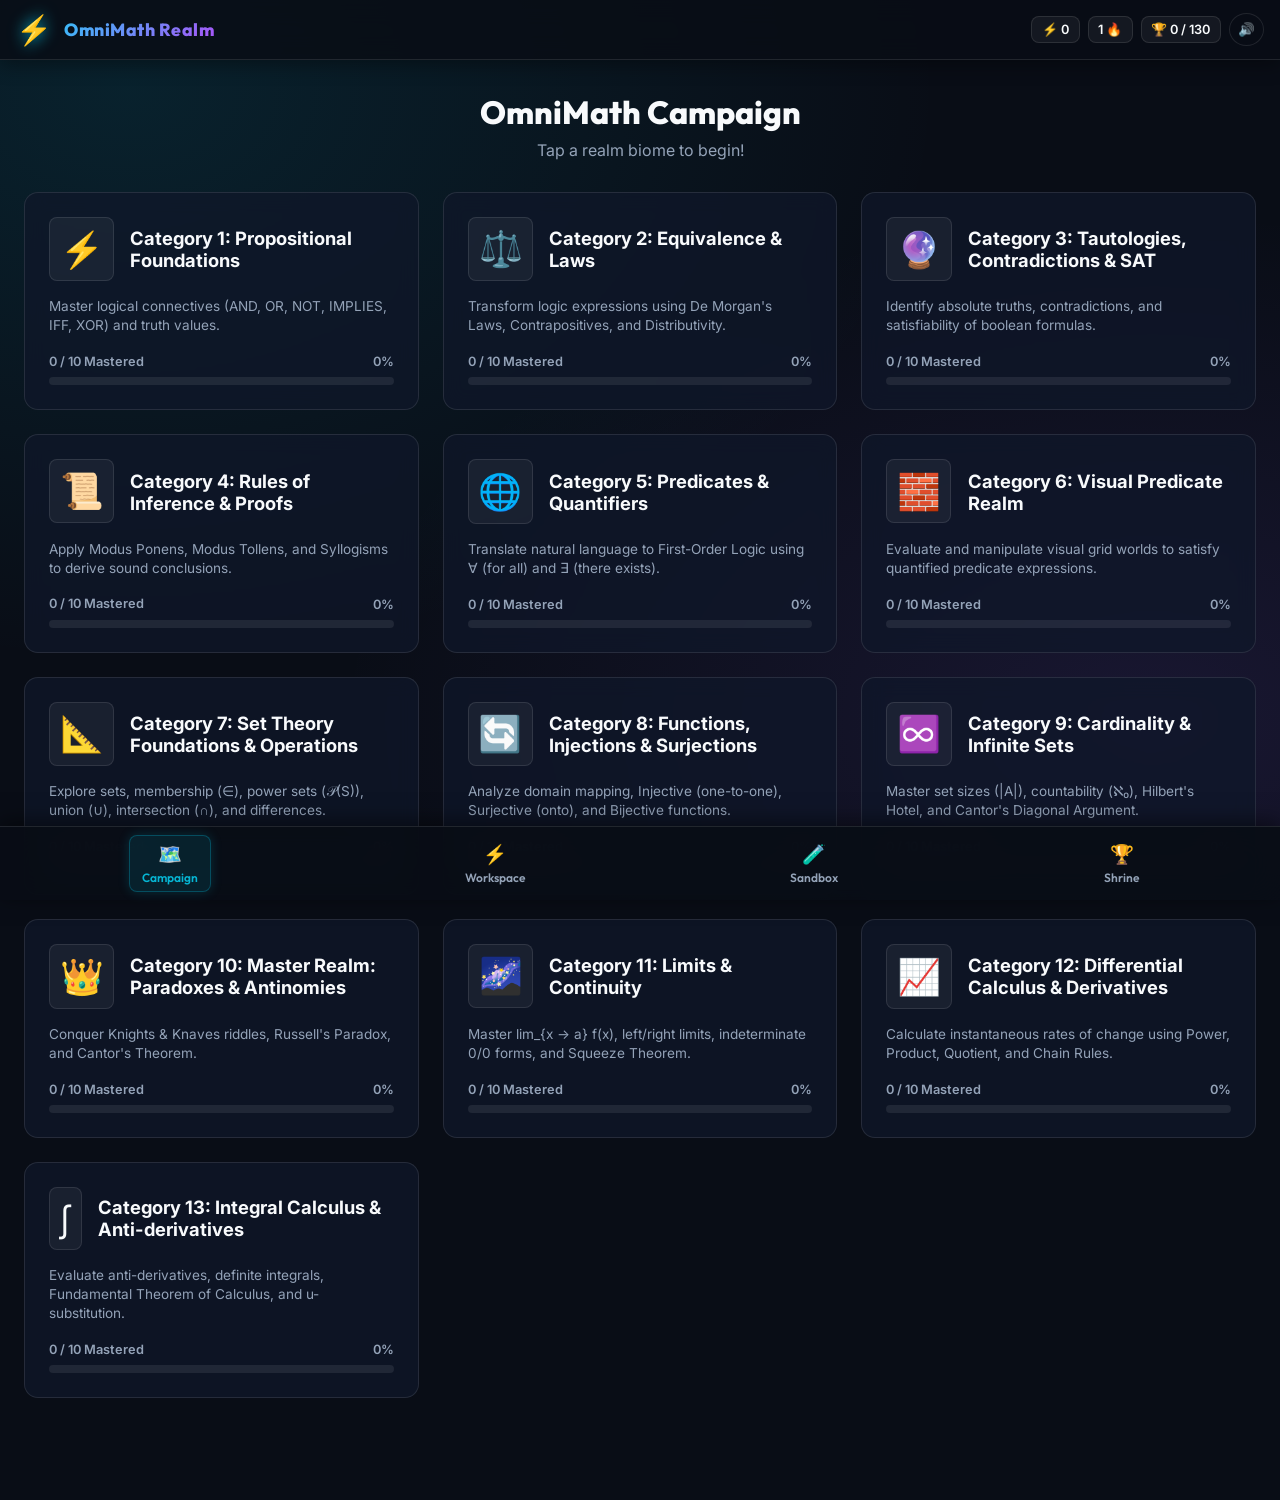
==== commit 1e746a0c: "feat: implement mobile-optimized layout with fixed bottom navigation and horizontal level carousel" ====
--- a/OmniMathRealm.html
+++ b/OmniMathRealm.html
@@ -2,15 +2,12 @@
 <html lang="en">
 <head>
     <meta charset="UTF-8">
-    <meta name="viewport" content="width=device-width, initial-scale=1.0">
-    <title>OmniMath Realm - eLearning App</title>
-    <meta name="description" content="A super portable offline eLearning application for mastering Propositional & Predicate Logic, Set Theory, Functions & Mappings, Cardinality & Infinities, and Calculus (Limits, Derivatives, Integrals). Shareable with zero prerequisites.">
-    
-    <!-- Google Fonts -->
+    <meta name="viewport" content="width=device-width, initial-scale=1.0, maximum-scale=1.0, user-scalable=no">
+    <title>OmniMath Realm Mobile</title>
+    <meta name="description" content="Mobile-optimized touchscreen eLearning application for OmniMath Realm. Featuring fixed bottom app navigation, horizontal level carousel, and 48px touch targets.">
     <link rel="preconnect" href="https://fonts.googleapis.com">
     <link rel="preconnect" href="https://fonts.gstatic.com" crossorigin>
     <link href="https://fonts.googleapis.com/css2?family=Inter:wght@400;500;600;700&family=JetBrains+Mono:wght@500;700&family=Outfit:wght@600;700;800&display=swap" rel="stylesheet">
-    
     <style>
 /* ==========================================================================
    Prop & Preds Logic Lair - Deep Dark Cyber Gothic Design System
@@ -803,73 +800,195 @@
     to { opacity: 1; transform: translateY(0); }
 }
 
+/* 3Blue1Brown / Manim Style Visual Intuition Card */
+.manim-card {
+    transition: all 0.3s ease;
+}
+
+.manim-card:hover {
+    box-shadow: 0 0 30px rgba(6, 182, 212, 0.25) !important;
+}
+
+.manim-x-slider, .riemann-n-slider {
+    height: 6px;
+    border-radius: 3px;
+    background: rgba(255, 255, 255, 0.1);
+    outline: none;
+}
+
+/* ==========================================================================
+   Mobile-Optimized Layout Styles (.mobile-app-layout)
+   ========================================================================== */
+body.mobile-app-layout {
+    padding-bottom: 70px;
+}
+
+body.mobile-app-layout .app-header {
+    padding: 0.75rem 1rem;
+}
+
+body.mobile-app-layout .logo-text h1 {
+    font-size: 1.1rem;
+}
+
+body.mobile-app-layout .logo-text p {
+    display: none;
+}
+
+body.mobile-app-layout .header-stats {
+    gap: 0.5rem;
+}
+
+body.mobile-app-layout .stat-pill {
+    padding: 0.3rem 0.6rem;
+    font-size: 0.8rem;
+}
+
+/* Fixed Bottom Mobile Navigation Bar */
+.mobile-bottom-nav {
+    position: fixed;
+    bottom: 0;
+    left: 0;
+    right: 0;
+    z-index: 200;
+    background: rgba(9, 13, 22, 0.95);
+    backdrop-filter: blur(16px);
+    border-top: 1px solid var(--border-color);
+    display: flex;
+    justify-content: space-around;
+    align-items: center;
+    padding: 0.5rem;
+    box-shadow: 0 -4px 20px rgba(0, 0, 0, 0.5);
+}
+
+.mobile-bottom-nav .nav-tab-btn {
+    flex-direction: column;
+    gap: 0.2rem;
+    padding: 0.4rem 0.75rem;
+    font-size: 0.75rem;
+}
+
+.mobile-bottom-nav .nav-tab-btn span {
+    font-size: 1.2rem;
+}
+
+/* Mobile Horizontal Level Chip Carousel */
+.mobile-level-carousel {
+    display: flex;
+    gap: 0.5rem;
+    overflow-x: auto;
+    padding: 0.5rem 0.25rem;
+    margin-bottom: 1rem;
+    -webkit-overflow-scrolling: touch;
+    scrollbar-width: none;
+}
+
+.mobile-level-carousel::-webkit-scrollbar {
+    display: none;
+}
+
+.mobile-level-chip {
+    flex: 0 0 auto;
+    background: rgba(15, 23, 42, 0.8);
+    border: 1px solid var(--border-color);
+    color: var(--text-muted);
+    font-family: var(--font-heading);
+    font-weight: 700;
+    font-size: 0.85rem;
+    padding: 0.5rem 0.9rem;
+    border-radius: 20px;
+    cursor: pointer;
+    white-space: nowrap;
+    display: flex;
+    align-items: center;
+    gap: 0.4rem;
+}
+
+.mobile-level-chip.active {
+    background: var(--primary);
+    color: #090d16;
+    border-color: var(--primary);
+    box-shadow: 0 0 10px var(--border-glow);
+}
+
+.mobile-level-chip.completed {
+    border-color: var(--success);
+}
+
+/* Mobile Touch Target Enforcements */
+body.mobile-app-layout .option-btn {
+    min-height: 48px;
+    font-size: 1rem;
+    padding: 0.75rem 1rem;
+}
+
+body.mobile-app-layout .btn {
+    min-height: 48px;
+    padding: 0.75rem 1.25rem;
+}
+
+
+
 
 
     </style>
 </head>
-<body>
-    <!-- Header / App Bar -->
+<body class="mobile-app-layout">
     <header class="app-header">
         <div class="logo-container">
             <div class="logo-icon">⚡</div>
             <div class="logo-text">
                 <h1>OmniMath Realm</h1>
-                <p>Master Logic, Sets, Infinities & Calculus</p>
             </div>
         </div>
 
         <div class="header-stats">
-            <div class="stat-pill" title="Total Experience Points">
-                <span class="icon">⚡</span>
-                <span id="stat-xp-val">0</span> XP
+            <div class="stat-pill">
+                <span>⚡ <span id="stat-xp-val">0</span></span>
             </div>
-            <div class="stat-pill" title="Current Daily Streak">
+            <div class="stat-pill">
                 <span id="stat-streak-val">1 🔥</span>
             </div>
-            <div class="stat-pill" title="Challenges Solved">
-                <span class="icon">🏆</span>
-                <span id="stat-completed-val">0 / 130</span>
+            <div class="stat-pill">
+                <span>🏆 <span id="stat-completed-val">0/130</span></span>
             </div>
-            <button class="sound-toggle-btn" id="btn-sound-toggle" title="Toggle Sound Effects">🔊</button>
+            <button class="sound-toggle-btn" id="btn-sound-toggle">🔊</button>
         </div>
     </header>
 
-    <!-- Navigation Bar -->
-    <nav class="nav-bar">
-        <button class="nav-tab-btn active" data-view="campaign">🗺️ Campaign Map</button>
-        <button class="nav-tab-btn" data-view="workspace">⚡ Workspace</button>
-        <button class="nav-tab-btn" data-view="sandbox">🧪 Multi-Tool Sandbox</button>
-        <button class="nav-tab-btn" data-view="stats">🏆 Realm Shrine</button>
-    </nav>
-
-    <!-- Main Container -->
     <main class="main-container">
-        <!-- VIEW 1: CAMPAIGN MAP -->
         <section id="view-campaign" class="view-panel active">
             <div class="campaign-header">
-                <h2>OmniMath Mathematics & Logic Campaign</h2>
-                <p>Conquer 13 biomes spanning Propositional Logic, Predicates, Set Theory, Mappings, Infinite Cardinalities, Limits, Derivatives, and Integrals!</p>
+                <h2>OmniMath Campaign</h2>
+                <p>Tap a realm biome to begin!</p>
             </div>
             <div class="categories-grid"></div>
         </section>
 
-        <!-- VIEW 2: WORKSPACE -->
         <section id="view-workspace" class="view-panel">
-            <div class="workspace-layout">
-                <aside class="challenge-sidebar">
-                    <h3>Curriculum Levels</h3>
-                    <div class="challenge-list"></div>
-                </aside>
-                <div class="challenge-main-area"></div>
-            </div>
+            <div class="mobile-level-carousel"></div>
+            <div class="challenge-main-area"></div>
         </section>
 
-        <!-- VIEW 3: SANDBOX -->
         <section id="view-sandbox" class="view-panel"></section>
-
-        <!-- VIEW 4: STATS & SHRINE -->
         <section id="view-stats" class="view-panel"></section>
     </main>
+
+    <!-- Fixed Bottom Mobile Navigation Bar -->
+    <nav class="mobile-bottom-nav">
+        <button class="nav-tab-btn active" data-view="campaign">
+            <span>🗺️</span> Campaign
+        </button>
+        <button class="nav-tab-btn" data-view="workspace">
+            <span>⚡</span> Workspace
+        </button>
+        <button class="nav-tab-btn" data-view="sandbox">
+            <span>🧪</span> Sandbox
+        </button>
+        <button class="nav-tab-btn" data-view="stats">
+            <span>🏆</span> Shrine
+        </button>
+    </nav>
 
     <script>
 /* --- MODULE: logic-parser.js --- */
@@ -3613,6 +3732,399 @@
     }
 }
 
+/* --- MODULE: visual-intuition.js --- */
+/**
+ * Visual Intuition Engine for OmniMath Realm
+ * 3Blue1Brown (Manim) & Brilliant.org inspired interactive SVG/Canvas math graphics
+ */
+
+class VisualIntuitionEngine {
+    /**
+     * Render Interactive Tangent Line & Derivative Slope Graph (Manim Style)
+     */
+    static renderTangentGraph(container, fnType = 'x_squared', initialX = 1.5) {
+        if (!container) return;
+
+        container.innerHTML = `
+            <div class="manim-card" style="background: #0d1117; border: 1px solid rgba(6, 182, 212, 0.4); border-radius: 12px; padding: 1rem; color: #f8fafc; box-shadow: 0 0 25px rgba(6, 182, 212, 0.15);">
+                <div style="display: flex; justify-content: space-between; align-items: center; margin-bottom: 0.5rem;">
+                    <div style="font-weight: 700; color: #38bdf8; font-family: var(--font-heading); display: flex; align-items: center; gap: 0.5rem;">
+                        <span>📈 Manim Visual Intuition: Instantaneous Rate of Change</span>
+                    </div>
+                    <span class="manim-readout" style="background: rgba(132, 204, 22, 0.2); color: #a3e635; border: 1px solid #84cc16; padding: 0.2rem 0.6rem; border-radius: 6px; font-family: var(--font-code); font-size: 0.85rem; font-weight: 700;">f'(x) = Slope</span>
+                </div>
+
+                <div style="position: relative; width: 100%; height: 220px;">
+                    <canvas class="manim-canvas" style="width: 100%; height: 100%; display: block; border-radius: 8px; background: #06090e; border: 1px solid rgba(255, 255, 255, 0.08);"></canvas>
+                </div>
+
+                <div style="margin-top: 0.75rem; display: flex; align-items: center; gap: 1rem; flex-wrap: wrap;">
+                    <label style="font-size: 0.85rem; color: #94a3b8; font-weight: 600;">Slide Position x:</label>
+                    <input type="range" class="manim-x-slider" min="-3" max="3" step="0.05" value="${initialX}" style="flex: 1; accent-color: #84cc16; cursor: pointer;">
+                    <div class="manim-val-display" style="font-family: var(--font-code); font-weight: 700; color: #f8fafc; min-width: 140px; text-align: right;"></div>
+                </div>
+            </div>
+        `;
+
+        const canvas = container.querySelector('.manim-canvas');
+        const slider = container.querySelector('.manim-x-slider');
+        const valDisplay = container.querySelector('.manim-val-display');
+
+        const draw = () => {
+            if (!canvas) return;
+            const ctx = canvas.getContext('2d');
+            const dpr = window.devicePixelRatio || 1;
+            const rect = canvas.getBoundingClientRect();
+            
+            canvas.width = rect.width * dpr;
+            canvas.height = rect.height * dpr;
+            ctx.scale(dpr, dpr);
+
+            const width = rect.width;
+            const height = rect.height;
+
+            // Clear background
+            ctx.fillStyle = '#06090e';
+            ctx.fillRect(0, 0, width, height);
+
+            // Coordinate origin
+            const originX = width / 2;
+            const originY = height / 2 + 30;
+            const scaleX = width / 8;
+            const scaleY = height / 8;
+
+            // Grid lines
+            ctx.strokeStyle = 'rgba(255, 255, 255, 0.06)';
+            ctx.lineWidth = 1;
+            for (let x = -4; x <= 4; x += 1) {
+                const cx = originX + x * scaleX;
+                ctx.beginPath();
+                ctx.moveTo(cx, 0);
+                ctx.lineTo(cx, height);
+                ctx.stroke();
+            }
+            for (let y = -4; y <= 4; y += 1) {
+                const cy = originY - y * scaleY;
+                ctx.beginPath();
+                ctx.moveTo(0, cy);
+                ctx.lineTo(width, cy);
+                ctx.stroke();
+            }
+
+            // Axes
+            ctx.strokeStyle = 'rgba(255, 255, 255, 0.25)';
+            ctx.lineWidth = 1.5;
+            ctx.beginPath();
+            ctx.moveTo(0, originY);
+            ctx.lineTo(width, originY);
+            ctx.moveTo(originX, 0);
+            ctx.lineTo(originX, height);
+            ctx.stroke();
+
+            // Function evaluator: f(x) = x^2 / 2
+            const f = (x) => {
+                if (fnType === 'sin') return Math.sin(x) * 1.5;
+                if (fnType === 'cubic') return 0.2 * (x * x * x) - x;
+                return 0.5 * x * x;
+            };
+
+            const df = (x) => {
+                if (fnType === 'sin') return Math.cos(x) * 1.5;
+                if (fnType === 'cubic') return 0.6 * (x * x) - 1;
+                return x;
+            };
+
+            // Draw Curve (Glowing Cyan)
+            ctx.shadowBlur = 10;
+            ctx.shadowColor = '#06b6d4';
+            ctx.strokeStyle = '#38bdf8';
+            ctx.lineWidth = 3;
+            ctx.beginPath();
+            let first = true;
+            for (let px = -4; px <= 4; px += 0.05) {
+                const py = f(px);
+                const cx = originX + px * scaleX;
+                const cy = originY - py * scaleY;
+                if (first) { ctx.moveTo(cx, cy); first = false; }
+                else { ctx.lineTo(cx, cy); }
+            }
+            ctx.stroke();
+            ctx.shadowBlur = 0;
+
+            // Target X position from slider
+            const curX = parseFloat(slider.value);
+            const curY = f(curX);
+            const slope = df(curX);
+
+            const ptX = originX + curX * scaleX;
+            const ptY = originY - curY * scaleY;
+
+            // Draw Tangent Line (Glowing Lime)
+            ctx.shadowBlur = 12;
+            ctx.shadowColor = '#84cc16';
+            ctx.strokeStyle = '#a3e635';
+            ctx.lineWidth = 2.5;
+
+            const tLen = 2.5;
+            const x1 = curX - tLen;
+            const y1 = curY - slope * tLen;
+            const x2 = curX + tLen;
+            const y2 = curY + slope * tLen;
+
+            ctx.beginPath();
+            ctx.moveTo(originX + x1 * scaleX, originY - y1 * scaleY);
+            ctx.lineTo(originX + x2 * scaleX, originY - y2 * scaleY);
+            ctx.stroke();
+            ctx.shadowBlur = 0;
+
+            // Point on Curve
+            ctx.fillStyle = '#fde047';
+            ctx.shadowBlur = 15;
+            ctx.shadowColor = '#f59e0b';
+            ctx.beginPath();
+            ctx.arc(ptX, ptY, 6, 0, Math.PI * 2);
+            ctx.fill();
+            ctx.shadowBlur = 0;
+
+            // Update readout
+            valDisplay.innerHTML = `x = ${curX.toFixed(2)} | <span style="color: #a3e635;">m = ${slope.toFixed(2)}</span>`;
+        };
+
+        slider.addEventListener('input', draw);
+        window.addEventListener('resize', draw);
+        setTimeout(draw, 50);
+    }
+
+    /**
+     * Render Interactive Riemann Sum Area Accumulator (3Blue1Brown Style)
+     */
+    static renderRiemannArea(container, a = 0, b = 3, initialN = 8) {
+        if (!container) return;
+
+        container.innerHTML = `
+            <div class="manim-card" style="background: #0d1117; border: 1px solid rgba(99, 102, 241, 0.4); border-radius: 12px; padding: 1rem; color: #f8fafc; box-shadow: 0 0 25px rgba(99, 102, 241, 0.15);">
+                <div style="display: flex; justify-content: space-between; align-items: center; margin-bottom: 0.5rem;">
+                    <div style="font-weight: 700; color: #818cf8; font-family: var(--font-heading);">
+                        <span>∫ Manim Visual Intuition: Riemann Area Accumulation (dx → 0)</span>
+                    </div>
+                    <span class="riemann-readout" style="background: rgba(99, 102, 241, 0.2); color: #a5b4fc; border: 1px solid #6366f1; padding: 0.2rem 0.6rem; border-radius: 6px; font-family: var(--font-code); font-size: 0.85rem; font-weight: 700;">∫ f(x) dx</span>
+                </div>
+
+                <div style="position: relative; width: 100%; height: 220px;">
+                    <canvas class="riemann-canvas" style="width: 100%; height: 100%; display: block; border-radius: 8px; background: #06090e; border: 1px solid rgba(255, 255, 255, 0.08);"></canvas>
+                </div>
+
+                <div style="margin-top: 0.75rem; display: flex; align-items: center; gap: 1rem; flex-wrap: wrap;">
+                    <label style="font-size: 0.85rem; color: #94a3b8; font-weight: 600;">Subdivisions N (dx = Δx):</label>
+                    <input type="range" class="riemann-n-slider" min="2" max="60" step="1" value="${initialN}" style="flex: 1; accent-color: #6366f1; cursor: pointer;">
+                    <div class="riemann-val-display" style="font-family: var(--font-code); font-weight: 700; color: #f8fafc; min-width: 140px; text-align: right;"></div>
+                </div>
+            </div>
+        `;
+
+        const canvas = container.querySelector('.riemann-canvas');
+        const slider = container.querySelector('.riemann-n-slider');
+        const valDisplay = container.querySelector('.riemann-val-display');
+
+        const draw = () => {
+            if (!canvas) return;
+            const ctx = canvas.getContext('2d');
+            const dpr = window.devicePixelRatio || 1;
+            const rect = canvas.getBoundingClientRect();
+            
+            canvas.width = rect.width * dpr;
+            canvas.height = rect.height * dpr;
+            ctx.scale(dpr, dpr);
+
+            const width = rect.width;
+            const height = rect.height;
+
+            ctx.fillStyle = '#06090e';
+            ctx.fillRect(0, 0, width, height);
+
+            const originX = 50;
+            const originY = height - 40;
+            const scaleX = (width - 80) / 4;
+            const scaleY = (height - 60) / 5;
+
+            // f(x) = 0.5 x^2
+            const f = (x) => 0.4 * x * x;
+
+            const N = parseInt(slider.value);
+            const dx = (b - a) / N;
+
+            let approxArea = 0;
+
+            // Draw Riemann Rectangles
+            ctx.fillStyle = 'rgba(99, 102, 241, 0.35)';
+            ctx.strokeStyle = 'rgba(165, 180, 252, 0.6)';
+            ctx.lineWidth = N > 35 ? 0.5 : 1;
+
+            for (let i = 0; i < N; i++) {
+                const xLeft = a + i * dx;
+                const hVal = f(xLeft);
+                approxArea += hVal * dx;
+
+                const rx = originX + xLeft * scaleX;
+                const ry = originY - hVal * scaleY;
+                const rw = dx * scaleX;
+                const rh = hVal * scaleY;
+
+                ctx.fillRect(rx, ry, rw, rh);
+                ctx.strokeRect(rx, ry, rw, rh);
+            }
+
+            // Draw Curve
+            ctx.shadowBlur = 10;
+            ctx.shadowColor = '#6366f1';
+            ctx.strokeStyle = '#818cf8';
+            ctx.lineWidth = 3;
+            ctx.beginPath();
+            let first = true;
+            for (let px = 0; px <= 3.8; px += 0.05) {
+                const py = f(px);
+                const cx = originX + px * scaleX;
+                const cy = originY - py * scaleY;
+                if (first) { ctx.moveTo(cx, cy); first = false; }
+                else { ctx.lineTo(cx, cy); }
+            }
+            ctx.stroke();
+            ctx.shadowBlur = 0;
+
+            // Exact integral of 0.4 x^2 from 0 to 3 = 0.4 * 3^3 / 3 = 3.6
+            const exactArea = 3.6;
+
+            valDisplay.innerHTML = `N = ${N} | Area ≈ <span style="color: #818cf8;">${approxArea.toFixed(3)}</span> (Exact: ${exactArea.toFixed(2)})`;
+        };
+
+        slider.addEventListener('input', draw);
+        window.addEventListener('resize', draw);
+        setTimeout(draw, 50);
+    }
+
+    /**
+     * Render SVG Venn Diagram with Glowing Highlights
+     */
+    static renderVennDiagramSVG(container, setA = ['1', '2', '3', '4'], setB = ['3', '4', '5', '6'], operation = 'union') {
+        if (!container) return;
+
+        const aOnly = setA.filter(x => !setB.includes(x));
+        const bOnly = setB.filter(x => !setA.includes(x));
+        const both = setA.filter(x => setB.includes(x));
+
+        let highlightA = operation === 'union' || operation === 'difference' || operation === 'symmetric_difference';
+        let highlightB = operation === 'union' || operation === 'symmetric_difference';
+        let highlightBoth = operation === 'union' || operation === 'intersection';
+
+        if (operation === 'difference') {
+            highlightA = true;
+            highlightBoth = false;
+            highlightB = false;
+        }
+
+        container.innerHTML = `
+            <div class="manim-card" style="background: #0d1117; border: 1px solid rgba(2, 132, 199, 0.4); border-radius: 12px; padding: 1rem; color: #f8fafc;">
+                <div style="font-weight: 700; color: #38bdf8; margin-bottom: 0.5rem; font-family: var(--font-heading);">
+                    📐 Interactive Venn Diagram Graphic
+                </div>
+
+                <svg viewBox="0 0 400 200" style="width: 100%; height: 180px; filter: drop-shadow(0 0 8px rgba(2, 132, 199, 0.3));">
+                    <!-- Circle A -->
+                    <circle cx="150" cy="100" r="70" 
+                            fill="${highlightA ? 'rgba(6, 182, 212, 0.35)' : 'rgba(255,255,255,0.05)'}" 
+                            stroke="#06b6d4" stroke-width="3" />
+
+                    <!-- Circle B -->
+                    <circle cx="250" cy="100" r="70" 
+                            fill="${highlightB ? 'rgba(168, 85, 247, 0.35)' : 'rgba(255,255,255,0.05)'}" 
+                            stroke="#a855f7" stroke-width="3" />
+
+                    <!-- Labels -->
+                    <text x="110" y="50" fill="#38bdf8" font-weight="700" font-size="16">Set A</text>
+                    <text x="260" y="50" fill="#c084fc" font-weight="700" font-size="16">Set B</text>
+
+                    <!-- Elements in A Only -->
+                    <text x="115" y="105" fill="#f8fafc" font-weight="600" font-size="14" text-anchor="middle">{ ${aOnly.join(', ')} }</text>
+
+                    <!-- Shared Elements A ∩ B -->
+                    <text x="200" y="105" fill="${highlightBoth ? '#fde047' : '#94a3b8'}" font-weight="700" font-size="14" text-anchor="middle">{ ${both.join(', ')} }</text>
+
+                    <!-- Elements in B Only -->
+                    <text x="285" y="105" fill="#f8fafc" font-weight="600" font-size="14" text-anchor="middle">{ ${bOnly.join(', ')} }</text>
+                </svg>
+            </div>
+        `;
+    }
+
+    /**
+     * Render SVG Vector Mapping Graph (Domain -> Codomain Arrow Network)
+     */
+    static renderMappingGraphSVG(container, domain = ['1', '2', '3'], codomain = ['A', 'B', 'C', 'D'], mapping = { '1': 'A', '2': 'B', '3': 'C' }) {
+        if (!container) return;
+
+        let svgHtml = `
+            <div class="manim-card" style="background: #0d1117; border: 1px solid rgba(168, 85, 247, 0.4); border-radius: 12px; padding: 1rem; color: #f8fafc;">
+                <div style="font-weight: 700; color: #c084fc; margin-bottom: 0.5rem; font-family: var(--font-heading);">
+                    🔄 Vector Arrow Mapping Network (f: X → Y)
+                </div>
+
+                <svg viewBox="0 0 400 220" style="width: 100%; height: 200px;">
+                    <defs>
+                        <marker id="arrow" viewBox="0 0 10 10" refX="6" refY="5" markerWidth="6" markerHeight="6" orient="auto-start-reverse">
+                            <path d="M 0 0 L 10 5 L 0 10 z" fill="#a855f7" />
+                        </marker>
+                    </defs>
+
+                    <!-- Domain Oval -->
+                    <rect x="30" y="20" width="100" height="180" rx="30" fill="rgba(6, 182, 212, 0.08)" stroke="#06b6d4" stroke-width="2" />
+                    <text x="80" y="42" fill="#38bdf8" font-weight="700" font-size="14" text-anchor="middle">Domain X</text>
+
+                    <!-- Codomain Oval -->
+                    <rect x="270" y="20" width="100" height="180" rx="30" fill="rgba(168, 85, 247, 0.08)" stroke="#a855f7" stroke-width="2" />
+                    <text x="320" y="42" fill="#c084fc" font-weight="700" font-size="14" text-anchor="middle">Codomain Y</text>
+        `;
+
+        // Domain nodes
+        const domStep = 130 / (domain.length || 1);
+        const domCoords = {};
+        domain.forEach((d, idx) => {
+            const y = 70 + idx * domStep;
+            domCoords[d] = { x: 100, y };
+            svgHtml += `
+                <circle cx="100" cy="${y}" r="14" fill="#090d16" stroke="#38bdf8" stroke-width="2" />
+                <text x="100" y="${y + 5}" fill="#f8fafc" font-weight="700" font-size="13" text-anchor="middle">${d}</text>
+            `;
+        });
+
+        // Codomain nodes
+        const codStep = 130 / (codomain.length || 1);
+        const codCoords = {};
+        codomain.forEach((c, idx) => {
+            const y = 70 + idx * codStep;
+            codCoords[c] = { x: 270, y };
+            svgHtml += `
+                <circle cx="270" cy="${y}" r="14" fill="#090d16" stroke="#c084fc" stroke-width="2" />
+                <text x="270" y="${y + 5}" fill="#f8fafc" font-weight="700" font-size="13" text-anchor="middle">${c}</text>
+            `;
+        });
+
+        // Arrows
+        Object.entries(mapping).forEach(([domVal, codVal]) => {
+            const src = domCoords[domVal];
+            const tgt = codCoords[codVal];
+            if (src && tgt) {
+                svgHtml += `
+                    <line x1="${src.x + 14}" y1="${src.y}" x2="${tgt.x - 14}" y2="${tgt.y}" 
+                          stroke="#a855f7" stroke-width="2.5" marker-end="url(#arrow)" />
+                `;
+            }
+        });
+
+        svgHtml += `</svg></div>`;
+        container.innerHTML = svgHtml;
+    }
+}
+
 /* --- MODULE: sandbox.js --- */
 class SandboxView {
     static init(containerEl) {
@@ -3711,6 +4223,8 @@
                     <button class="btn btn-primary" id="btn-eval-set" style="margin-top: 1rem;">Compute Set Operation</button>
                 </div>
 
+                <div id="set-graphics-container" style="margin-top: 1rem;"></div>
+
                 <div id="set-results" class="results-card hidden">
                     <div id="set-status-box"></div>
                 </div>
@@ -3731,6 +4245,8 @@
                     <button class="btn btn-primary" id="btn-eval-fn" style="margin-top: 1rem;">Analyze Function Properties</button>
                 </div>
 
+                <div id="fn-graphics-container" style="margin-top: 1rem;"></div>
+
                 <div id="fn-results" class="results-card hidden">
                     <div id="fn-status-box"></div>
                 </div>
@@ -3739,44 +4255,16 @@
             <!-- CALCULUS & RATES VISUALIZER TOOL -->
             <div class="sandbox-panel" id="calculus-tool">
                 <div class="input-card">
-                    <label>Polynomial Term <code>c · xⁿ</code> (Enter Coefficient c and Exponent n):</label>
-                    <div style="display: flex; gap: 1rem; margin-top: 0.5rem; flex-wrap: wrap;">
-                        <div style="flex: 1; min-width: 120px;">
-                            <label style="font-size: 0.85rem;">Coefficient (c):</label>
-                            <input type="number" id="calc-coef" value="3" step="any">
-                        </div>
-                        <div style="flex: 1; min-width: 120px;">
-                            <label style="font-size: 0.85rem;">Exponent (n):</label>
-                            <input type="number" id="calc-power" value="2" step="any">
-                        </div>
-                    </div>
-
-                    <label style="margin-top: 1rem;">Select Calculus Analysis:</label>
+                    <label>Select Calculus Manim Graphic Mode:</label>
                     <select id="calc-mode-select" class="form-select">
-                        <option value="derivative">Power Rule Derivative: d/dx [c · xⁿ]</option>
-                        <option value="limit">Limit at Point: lim_{x → a} (c · xⁿ)</option>
-                        <option value="integral">Definite Integral Area: ∫ₐᵇ (c · xⁿ) dx</option>
+                        <option value="derivative">Tangent Line & Slope f'(x) (Manim Graphic)</option>
+                        <option value="integral">Riemann Sum Area Accumulation (dx → 0)</option>
                     </select>
 
-                    <div id="calc-extra-params" style="margin-top: 1rem;">
-                        <div id="calc-param-point">
-                            <label style="font-size: 0.85rem;">Target Point (a):</label>
-                            <input type="number" id="calc-target-x" value="4" step="any">
-                        </div>
-                        <div id="calc-param-bounds" class="hidden" style="display: flex; gap: 1rem;">
-                            <div style="flex: 1;">
-                                <label style="font-size: 0.85rem;">Lower Bound (a):</label>
-                                <input type="number" id="calc-bound-a" value="0" step="any">
-                            </div>
-                            <div style="flex: 1;">
-                                <label style="font-size: 0.85rem;">Upper Bound (b):</label>
-                                <input type="number" id="calc-bound-b" value="3" step="any">
-                            </div>
-                        </div>
-                    </div>
-
-                    <button class="btn btn-primary" id="btn-eval-calc" style="margin-top: 1rem;">Compute Calculus Result</button>
+                    <button class="btn btn-primary" id="btn-eval-calc" style="margin-top: 1rem;">Render Manim Visualizer</button>
                 </div>
+
+                <div id="calc-graphics-container" style="margin-top: 1.5rem;"></div>
 
                 <div id="calc-results" class="results-card hidden">
                     <div id="calc-status-box"></div>
@@ -3834,36 +4322,18 @@
         // Set Theory Visualizer
         const setBtn = containerEl.querySelector('#btn-eval-set');
         setBtn.addEventListener('click', () => this.runSetEval(containerEl));
+        this.runSetEval(containerEl);
 
         // Function Mapping Inspector
         const fnBtn = containerEl.querySelector('#btn-eval-fn');
         fnBtn.addEventListener('click', () => this.runFunctionEval(containerEl));
-
-        // Calculus Visualizer Mode Switch
-        const calcModeSelect = containerEl.querySelector('#calc-mode-select');
-        const paramPoint = containerEl.querySelector('#calc-param-point');
-        const paramBounds = containerEl.querySelector('#calc-param-bounds');
-
-        if (calcModeSelect) {
-            calcModeSelect.addEventListener('change', () => {
-                const mode = calcModeSelect.value;
-                if (mode === 'integral') {
-                    paramPoint.classList.add('hidden');
-                    paramBounds.classList.remove('hidden');
-                } else if (mode === 'limit') {
-                    paramPoint.classList.remove('hidden');
-                    paramBounds.classList.add('hidden');
-                } else {
-                    paramPoint.classList.add('hidden');
-                    paramBounds.classList.add('hidden');
-                }
-            });
-        }
+        this.runFunctionEval(containerEl);
 
         // Calculus Visualizer Compute
         const calcBtn = containerEl.querySelector('#btn-eval-calc');
         if (calcBtn) {
             calcBtn.addEventListener('click', () => this.runCalculusEval(containerEl));
+            this.runCalculusEval(containerEl);
         }
     }
 
@@ -3974,6 +4444,7 @@
         const strA = containerEl.querySelector('#set-input-a').value.trim();
         const strB = containerEl.querySelector('#set-input-b').value.trim();
         const op = containerEl.querySelector('#set-op-select').value;
+        const graphicsContainer = containerEl.querySelector('#set-graphics-container');
         const resultsCard = containerEl.querySelector('#set-results');
         const statusBox = containerEl.querySelector('#set-status-box');
 
@@ -3983,6 +4454,8 @@
         try {
             const resultSet = Evaluator.evaluateSetOperation(op, setA, setB);
             resultsCard.classList.remove('hidden');
+
+            VisualIntuitionEngine.renderVennDiagramSVG(graphicsContainer, setA, setB, op);
 
             const opNames = {
                 union: 'A ∪ B (Union)',
@@ -3991,19 +4464,10 @@
                 symmetric_difference: 'A Δ B (Symmetric Difference)'
             };
 
-            const aOnly = setA.filter(x => !setB.includes(x));
-            const bOnly = setB.filter(x => !setA.includes(x));
-            const both = setA.filter(x => setB.includes(x));
-
             statusBox.className = 'status-box status-success';
             statusBox.innerHTML = `
                 <h3>Result for ${opNames[op] || op}</h3>
                 <p class="set-result-formula">Resulting Set: <code>{ ${resultSet.join(', ')} }</code> (Cardinality = ${resultSet.length})</p>
-                <div class="venn-breakdown" style="margin-top: 1rem; font-size: 0.9rem;">
-                    <div><strong>A Only ({ ${aOnly.join(', ')} })</strong></div>
-                    <div><strong>Shared A ∩ B ({ ${both.join(', ')} })</strong></div>
-                    <div><strong>B Only ({ ${bOnly.join(', ')} })</strong></div>
-                </div>
             `;
         } catch (err) {
             resultsCard.classList.remove('hidden');
@@ -4016,6 +4480,7 @@
         const strDomain = containerEl.querySelector('#fn-domain-input').value.trim();
         const strCodomain = containerEl.querySelector('#fn-codomain-input').value.trim();
         const strMapping = containerEl.querySelector('#fn-mapping-input').value.trim();
+        const graphicsContainer = containerEl.querySelector('#fn-graphics-container');
         const resultsCard = containerEl.querySelector('#fn-results');
         const statusBox = containerEl.querySelector('#fn-status-box');
 
@@ -4036,6 +4501,8 @@
         try {
             const res = Evaluator.checkFunctionProperties(domain, codomain, mapping);
             resultsCard.classList.remove('hidden');
+
+            VisualIntuitionEngine.renderMappingGraphSVG(graphicsContainer, domain, codomain, mapping);
 
             statusBox.className = 'status-box status-success';
             statusBox.innerHTML = `
@@ -4056,47 +4523,16 @@
     }
 
     static runCalculusEval(containerEl) {
-        const coef = parseFloat(containerEl.querySelector('#calc-coef').value) || 0;
-        const power = parseFloat(containerEl.querySelector('#calc-power').value) || 0;
-        const mode = containerEl.querySelector('#calc-mode-select').value;
-        const resultsCard = containerEl.querySelector('#calc-results');
-        const statusBox = containerEl.querySelector('#calc-status-box');
-
-        try {
-            resultsCard.classList.remove('hidden');
-            statusBox.className = 'status-box status-success';
-
-            if (mode === 'derivative') {
-                const res = Evaluator.evaluatePowerRuleDerivative(coef, power);
-                const formulaStr = `${coef}x^${power}`;
-                const derivStr = `${res.coef}x^${res.power}`;
-                statusBox.innerHTML = `
-                    <h3>📈 Power Rule Derivative</h3>
-                    <p>Function: <code>f(x) = ${formulaStr}</code></p>
-                    <p style="margin-top: 0.5rem; font-size: 1.1rem; color: #84cc16;">Derivative: <code>f'(x) = ${derivStr}</code></p>
-                `;
-            } else if (mode === 'limit') {
-                const targetX = parseFloat(containerEl.querySelector('#calc-target-x').value) || 0;
-                const limitVal = Evaluator.evaluatePolynomialLimit(coef, power, targetX);
-                statusBox.innerHTML = `
-                    <h3>🌌 Limit Evaluation</h3>
-                    <p>Formula: <code>lim_{x → ${targetX}} (${coef}x^${power})</code></p>
-                    <p style="margin-top: 0.5rem; font-size: 1.1rem; color: #f59e0b;">Limit Value L = <strong>${limitVal}</strong></p>
-                `;
-            } else if (mode === 'integral') {
-                const a = parseFloat(containerEl.querySelector('#calc-bound-a').value) || 0;
-                const b = parseFloat(containerEl.querySelector('#calc-bound-b').value) || 0;
-                const areaVal = Evaluator.evaluateDefiniteIntegralPowerRule(coef, power, a, b);
-                statusBox.innerHTML = `
-                    <h3>∫ Definite Integral (Net Area)</h3>
-                    <p>Integral: <code>∫_{${a}}^{${b}} (${coef}x^${power}) dx</code></p>
-                    <p style="margin-top: 0.5rem; font-size: 1.1rem; color: #6366f1;">Net Area = <strong>${areaVal.toFixed(4)}</strong></p>
-                `;
-            }
-        } catch (err) {
-            resultsCard.classList.remove('hidden');
-            statusBox.className = 'status-box status-danger';
-            statusBox.innerHTML = `<p>⚠️ ${this.escapeHTML(err.message)}</p>`;
+        const modeSelect = containerEl.querySelector('#calc-mode-select');
+        const mode = modeSelect ? modeSelect.value : 'derivative';
+        const graphicsContainer = containerEl.querySelector('#calc-graphics-container');
+
+        if (!graphicsContainer) return;
+
+        if (mode === 'integral') {
+            VisualIntuitionEngine.renderRiemannArea(graphicsContainer, 0, 3, 8);
+        } else {
+            VisualIntuitionEngine.renderTangentGraph(graphicsContainer, 'x_squared', 1.5);
         }
     }
 }
@@ -4173,8 +4609,8 @@
 
     switchView(viewId) {
         this.navBtns.forEach(b => b.classList.remove('active'));
-        const activeNav = Array.from(this.navBtns).find(b => b.getAttribute('data-view') === viewId);
-        if (activeNav) activeNav.classList.add('active');
+        const activeNav = Array.from(this.navBtns).filter(b => b.getAttribute('data-view') === viewId);
+        activeNav.forEach(n => n.classList.add('active'));
 
         [this.viewCampaign, this.viewWorkspace, this.viewSandbox, this.viewStats].forEach(v => {
             if (v) v.classList.remove('active');
@@ -4283,9 +4719,10 @@
 
         const catChallenges = CHALLENGES.filter(c => c.categoryId === this.currentCategory.id);
         const sidebarList = this.viewWorkspace.querySelector('.challenge-list');
+        const mobileCarousel = this.viewWorkspace.querySelector('.mobile-level-carousel');
         const mainArea = this.viewWorkspace.querySelector('.challenge-main-area');
 
-        // Sidebar List
+        // Sidebar List (Desktop)
         if (sidebarList) {
             sidebarList.innerHTML = '';
             catChallenges.forEach((ch, idx) => {
@@ -4306,6 +4743,30 @@
                 });
 
                 sidebarList.appendChild(btn);
+            });
+        }
+
+        // Horizontal Carousel (Mobile)
+        if (mobileCarousel) {
+            mobileCarousel.innerHTML = '';
+            catChallenges.forEach((ch, idx) => {
+                const isCompleted = this.userState.completedChallenges.includes(ch.id);
+                const isActive = idx === this.currentChallengeIndex;
+
+                const chip = document.createElement('button');
+                chip.className = `mobile-level-chip ${isActive ? 'active' : ''} ${isCompleted ? 'completed' : ''}`;
+                chip.innerHTML = `
+                    <span>#${idx + 1}</span>
+                    <span>${isCompleted ? '✅' : ''}</span>
+                `;
+
+                chip.addEventListener('click', () => {
+                    SoundEffects.playClick();
+                    this.currentChallengeIndex = idx;
+                    this.renderWorkspace();
+                });
+
+                mobileCarousel.appendChild(chip);
             });
         }
 
@@ -4345,6 +4806,12 @@
                     <div style="font-size: 0.95rem; line-height: 1.6; color: var(--text-main);">${ch.learningInfo}</div>
                 </div>
             `;
+        }
+
+        // Add Manim Visual Intuition Container if applicable
+        const hasVisualGraphic = ['cat_limits', 'cat_derivatives', 'cat_integrals', 'cat_set_theory', 'cat_functions'].includes(ch.categoryId);
+        if (hasVisualGraphic) {
+            contentHtml += `<div id="ch-visual-intuition-container" style="margin: 1rem 0;"></div>`;
         }
 
         contentHtml += `<p class="challenge-prompt" style="font-size: 1.1rem; font-weight: 600; margin: 1rem 0;">${ch.prompt}</p>`;
@@ -4392,6 +4859,22 @@
         </div>`;
 
         containerEl.innerHTML = contentHtml;
+
+        // Render Visual Intuition Graphic
+        if (hasVisualGraphic) {
+            const visualBox = containerEl.querySelector('#ch-visual-intuition-container');
+            if (visualBox) {
+                if (ch.categoryId === 'cat_limits' || ch.categoryId === 'cat_derivatives') {
+                    VisualIntuitionEngine.renderTangentGraph(visualBox, 'x_squared', 1.5);
+                } else if (ch.categoryId === 'cat_integrals') {
+                    VisualIntuitionEngine.renderRiemannArea(visualBox, 0, 3, 8);
+                } else if (ch.categoryId === 'cat_set_theory') {
+                    VisualIntuitionEngine.renderVennDiagramSVG(visualBox, ['1', '2', '3', '4'], ['3', '4', '5', '6'], 'intersection');
+                } else if (ch.categoryId === 'cat_functions') {
+                    VisualIntuitionEngine.renderMappingGraphSVG(visualBox, ['1', '2', '3'], ['A', 'B', 'C', 'D'], { '1': 'A', '2': 'B', '3': 'C' });
+                }
+            }
+        }
 
         // Attach On-Screen Keyboard if applicable
         if (ch.type === 'equivalence_input') {
